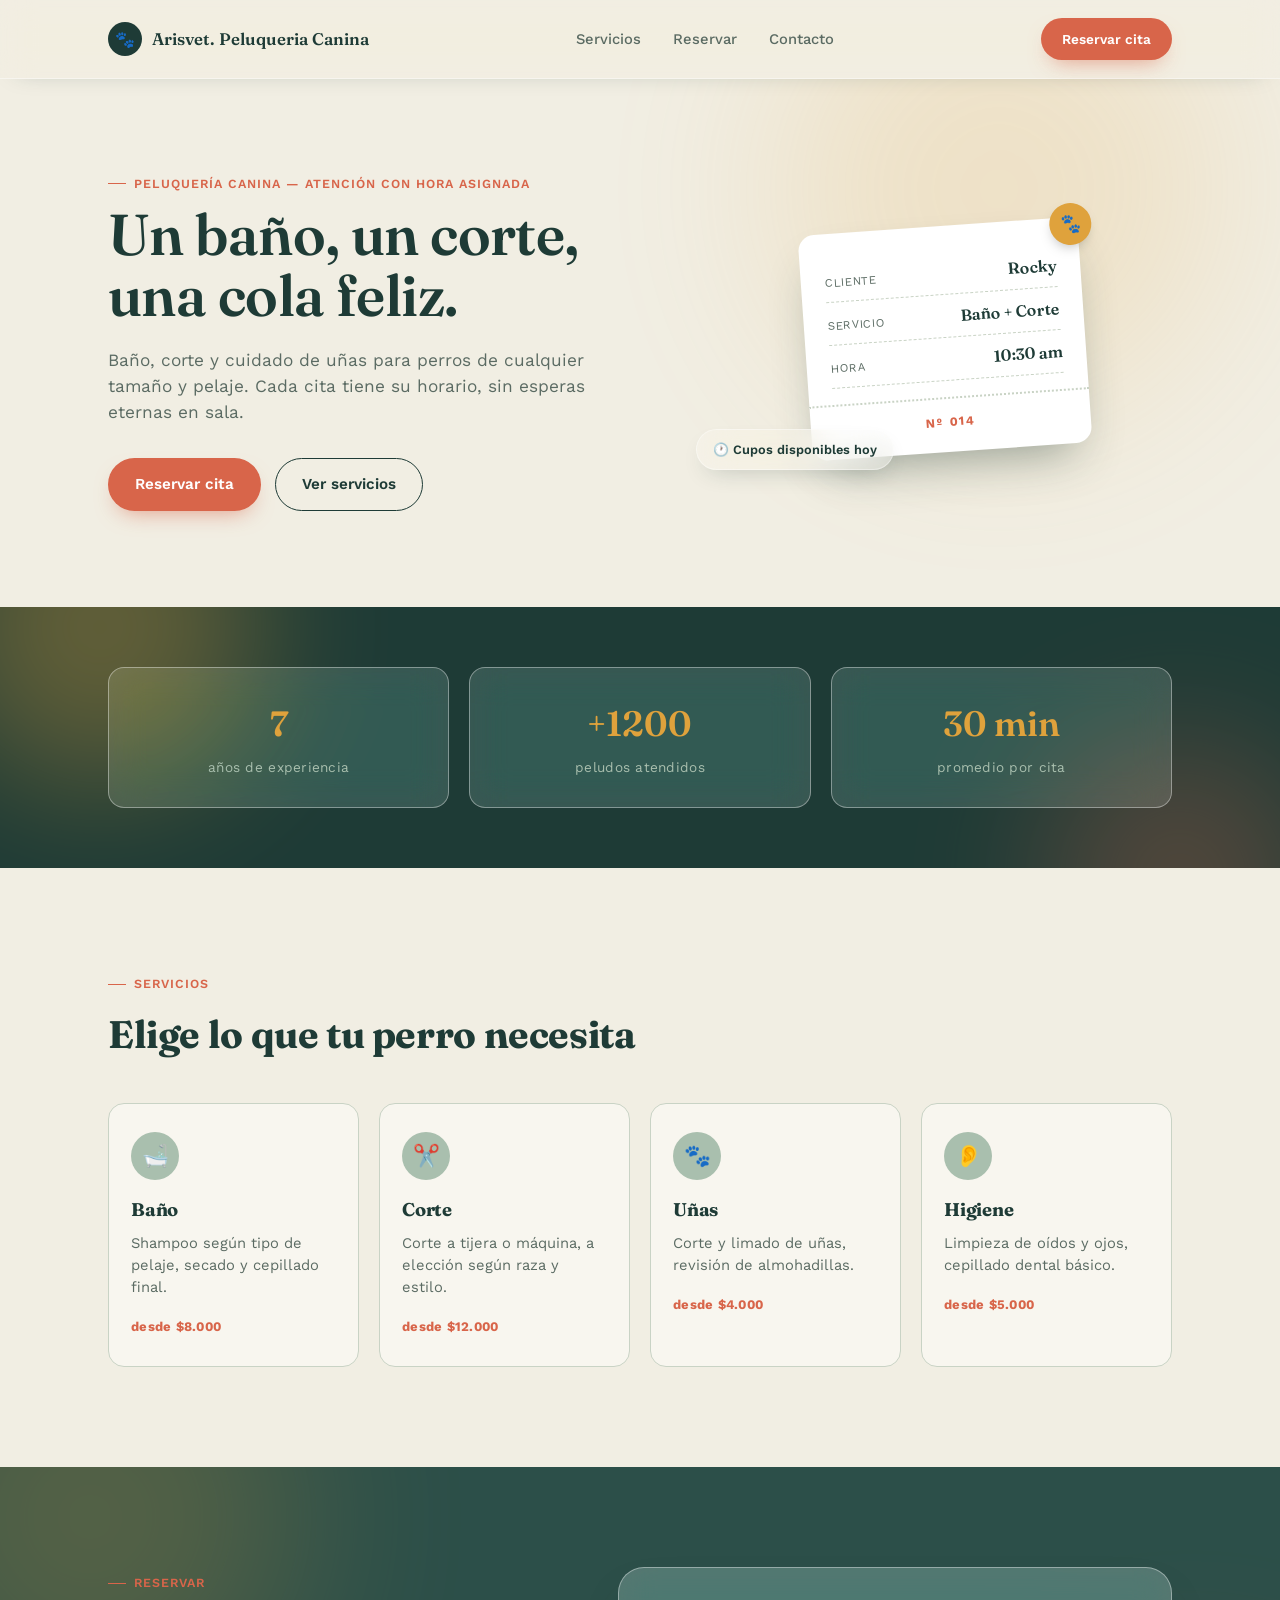
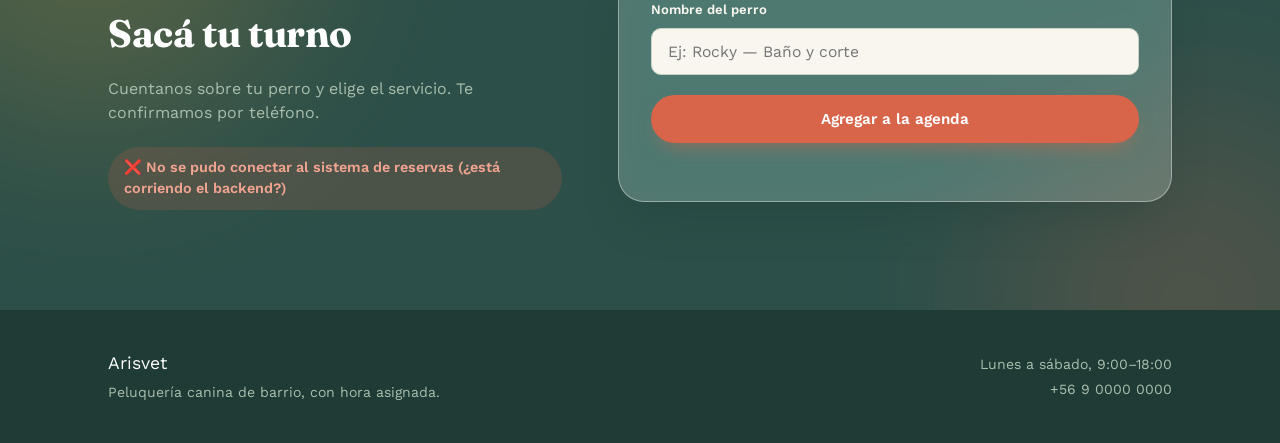
==== frontend/index.html @ 6b0df42b "Rediseño visual con glassmorphism" ====
<!DOCTYPE html>
<html lang="es">
<head>
  <meta charset="UTF-8" />
  <meta name="viewport" content="width=device-width, initial-scale=1.0" />
  <title>Arisvet — Peluquería Canina</title>
  <link rel="preconnect" href="https://fonts.googleapis.com">
  <link rel="preconnect" href="https://fonts.gstatic.com" crossorigin>
  <link href="https://fonts.googleapis.com/css2?family=Fraunces:opsz,wght@9..144,500;9..144,600;9..144,700&family=Work+Sans:wght@400;500;600&display=swap" rel="stylesheet">
  <link rel="stylesheet" href="style.css" />
</head>
<body>

  <header class="site-header">
    <div class="wrap header-inner">
      <a href="#" class="logo">
        <span class="logo-mark">🐾</span>
        <span class="logo-text">Arisvet. Peluqueria Canina</span>
      </a>
      <nav class="nav">
        <a href="#servicios">Servicios</a>
        <a href="#reservar">Reservar</a>
        <a href="#contacto">Contacto</a>
      </nav>
      <a href="#reservar" class="btn btn-primary btn-small">Reservar cita</a>
    </div>
  </header>

  <main>
    <!-- HERO -->
    <section class="hero">
      <div class="wrap hero-inner">
        <div class="hero-copy">
          <p class="eyebrow">Peluquería canina — atención con hora asignada</p>
          <h1>Un baño, un corte,<br>una cola feliz.</h1>
          <p class="hero-lead">
            Baño, corte y cuidado de uñas para perros de cualquier tamaño y pelaje.
            Cada cita tiene su horario, sin esperas eternas en sala.
          </p>
          <div class="hero-actions">
            <a href="#reservar" class="btn btn-primary">Reservar cita</a>
            <a href="#servicios" class="btn btn-ghost">Ver servicios</a>
          </div>
        </div>

        <div class="hero-ticket" aria-hidden="true">
          <div class="ticket">
            <div class="ticket-row">
              <span class="ticket-label">Cliente</span>
              <span class="ticket-value">Rocky</span>
            </div>
            <div class="ticket-row">
              <span class="ticket-label">Servicio</span>
              <span class="ticket-value">Baño + Corte</span>
            </div>
            <div class="ticket-row">
              <span class="ticket-label">Hora</span>
              <span class="ticket-value">10:30 am</span>
            </div>
            <div class="ticket-perf"></div>
            <div class="ticket-stub">Nº 014</div>
          </div>
          <span class="glass-badge">🕐 Cupos disponibles hoy</span>
        </div>
      </div>
    </section>

    <!-- STATS -->
    <section class="stats">
      <div class="wrap stats-grid">
        <div class="stat">
          <span class="stat-num">7</span>
          <span class="stat-label">años de experiencia</span>
        </div>
        <div class="stat">
          <span class="stat-num">+1200</span>
          <span class="stat-label">peludos atendidos</span>
        </div>
        <div class="stat">
          <span class="stat-num">30 min</span>
          <span class="stat-label">promedio por cita</span>
        </div>
      </div>
    </section>

    <!-- SERVICIOS -->
    <section id="servicios" class="servicios">
      <div class="wrap">
        <p class="eyebrow">Servicios</p>
        <h2>Elige lo que tu perro necesita</h2>

        <div class="servicios-grid">
          <article class="servicio-card">
            <span class="servicio-icon">🛁</span>
            <h3>Baño</h3>
            <p>Shampoo según tipo de pelaje, secado y cepillado final.</p>
            <span class="servicio-precio">desde $8.000</span>
          </article>

          <article class="servicio-card">
            <span class="servicio-icon">✂️</span>
            <h3>Corte</h3>
            <p>Corte a tijera o máquina, a elección según raza y estilo.</p>
            <span class="servicio-precio">desde $12.000</span>
          </article>

          <article class="servicio-card">
            <span class="servicio-icon">🐾</span>
            <h3>Uñas</h3>
            <p>Corte y limado de uñas, revisión de almohadillas.</p>
            <span class="servicio-precio">desde $4.000</span>
          </article>

          <article class="servicio-card">
            <span class="servicio-icon">👂</span>
            <h3>Higiene</h3>
            <p>Limpieza de oídos y ojos, cepillado dental básico.</p>
            <span class="servicio-precio">desde $5.000</span>
          </article>
        </div>
      </div>
    </section>

    <!-- RESERVAR -->
    <section id="reservar" class="reservar">
      <div class="wrap reservar-inner">
        <div class="reservar-copy">
          <p class="eyebrow">Reservar</p>
          <h2>Sacá tu turno</h2>
          <p>Cuentanos sobre tu perro y elige el servicio. Te confirmamos por teléfono.</p>
          <p id="estado" class="estado">Verificando conexión con el sistema de reservas...</p>
        </div>

        <div class="reservar-form-card">
          <form id="form-tarea">
            <label>
              Nombre del perro
              <input type="text" id="input-titulo" placeholder="Ej: Rocky — Baño y corte" required />
            </label>
            <button type="submit" class="btn btn-primary">Agregar a la agenda</button>
          </form>

          <ul id="lista-tareas" class="citas-lista"></ul>
        </div>
      </div>
    </section>
  </main>

  <footer id="contacto" class="site-footer">
    <div class="wrap footer-inner">
      <div>
        <span class="logo-text footer-logo">Arisvet</span>
        <p>Peluquería canina de barrio, con hora asignada.</p>
      </div>
      <div class="footer-info">
        <p>Lunes a sábado, 9:00–18:00</p>
        <p>+56 9 0000 0000</p>
      </div>
    </div>
  </footer>

  <script src="script.js"></script>
</body>
</html>
---- frontend/style.css ----
/* =========================================================
   Arisvet — Peluquería Canina
   Sistema de diseño: "el comprobante"
   ========================================================= */

:root {
  --paper: #F1EEE3;
  --paper-soft: #F8F6EF;
  --pine: #1E3B36;
  --pine-soft: #2C4F49;
  --marigold: #DFA23C;
  --coral: #D8654A;
  --sage: #A9BFAE;
  --sage-line: #C9D3C5;
  --ink: #22302B;
  --ink-soft: #5B6B63;
  --white: #FFFFFF;

  --font-display: "Fraunces", serif;
  --font-body: "Work Sans", sans-serif;

  --radius-sm: 10px;
  --radius-md: 16px;
  --radius-lg: 26px;

  --shadow-card: 0 12px 30px -14px rgba(30, 59, 54, 0.28);
  --shadow-ticket: 0 24px 48px -18px rgba(30, 59, 54, 0.45);

  --glass-bg: rgba(255, 255, 255, 0.14);
  --glass-bg-strong: rgba(255, 255, 255, 0.22);
  --glass-border: rgba(255, 255, 255, 0.38);
  --glass-blur: 18px;
}

* { box-sizing: border-box; }

html {
  scroll-behavior: smooth;
}

@media (prefers-reduced-motion: reduce) {
  html { scroll-behavior: auto; }
  *, *::before, *::after {
    animation-duration: 0.01ms !important;
    animation-iteration-count: 1 !important;
    transition-duration: 0.01ms !important;
    scroll-behavior: auto !important;
  }
}

body {
  margin: 0;
  font-family: var(--font-body);
  background: var(--paper);
  color: var(--ink);
  line-height: 1.5;
  -webkit-font-smoothing: antialiased;
}

.wrap {
  width: 100%;
  max-width: 1120px;
  margin: 0 auto;
  padding: 0 28px;
}

h1, h2, h3 {
  font-family: var(--font-display);
  color: var(--pine);
  margin: 0;
  letter-spacing: -0.01em;
}

p { margin: 0; }

a { color: inherit; text-decoration: none; }

.eyebrow {
  display: inline-flex;
  align-items: center;
  gap: 8px;
  font-family: var(--font-body);
  font-size: 0.78rem;
  font-weight: 600;
  letter-spacing: 0.08em;
  text-transform: uppercase;
  color: var(--coral);
  margin: 0 0 12px;
}

.eyebrow::before {
  content: "";
  width: 18px;
  height: 1px;
  background: var(--coral);
  display: inline-block;
}

/* -------------------- Buttons -------------------- */

.btn {
  display: inline-flex;
  align-items: center;
  justify-content: center;
  gap: 8px;
  font-family: var(--font-body);
  font-weight: 600;
  font-size: 0.95rem;
  padding: 14px 26px;
  border-radius: 999px;
  border: 1.5px solid transparent;
  cursor: pointer;
  transition: transform 0.18s ease, box-shadow 0.18s ease, background 0.18s ease, color 0.18s ease;
}

.btn-primary {
  background: var(--coral);
  color: var(--white);
  box-shadow: 0 10px 22px -10px rgba(216, 101, 74, 0.65);
}

.btn-primary:hover {
  transform: translateY(-2px);
  box-shadow: 0 14px 26px -10px rgba(216, 101, 74, 0.75);
}

.btn-ghost {
  background: transparent;
  color: var(--pine);
  border-color: var(--pine);
}

.btn-ghost:hover {
  background: var(--pine);
  color: var(--white);
}

.btn-small {
  padding: 10px 20px;
  font-size: 0.85rem;
}

.btn:focus-visible {
  outline: 3px solid var(--marigold);
  outline-offset: 2px;
}

/* -------------------- Header -------------------- */

.site-header {
  position: sticky;
  top: 0;
  z-index: 50;
  background: rgba(241, 238, 227, 0.58);
  backdrop-filter: blur(16px) saturate(160%);
  -webkit-backdrop-filter: blur(16px) saturate(160%);
  border-bottom: 1px solid rgba(255, 255, 255, 0.45);
  box-shadow: 0 8px 24px -18px rgba(30, 59, 54, 0.35);
}

.header-inner {
  display: flex;
  align-items: center;
  justify-content: space-between;
  gap: 24px;
  padding: 18px 28px;
}

.logo {
  display: flex;
  align-items: center;
  gap: 10px;
  font-family: var(--font-display);
  font-weight: 600;
  font-size: 1.05rem;
  color: var(--pine);
}

.logo-mark {
  display: inline-flex;
  align-items: center;
  justify-content: center;
  width: 34px;
  height: 34px;
  border-radius: 50%;
  background: var(--pine);
  font-size: 1rem;
}

.nav {
  display: flex;
  gap: 32px;
  font-size: 0.92rem;
  font-weight: 500;
  color: var(--ink-soft);
}

.nav a {
  position: relative;
  padding: 4px 0;
  transition: color 0.15s ease;
}

.nav a:hover { color: var(--coral); }

.nav a::after {
  content: "";
  position: absolute;
  left: 0;
  bottom: -2px;
  width: 0;
  height: 2px;
  background: var(--coral);
  transition: width 0.2s ease;
}

.nav a:hover::after { width: 100%; }

@media (max-width: 760px) {
  .nav { display: none; }
}

/* -------------------- Hero -------------------- */

.hero {
  position: relative;
  padding: 88px 0 96px;
  overflow: hidden;
}

.hero::before {
  content: "";
  position: absolute;
  width: 460px;
  height: 460px;
  border-radius: 50%;
  background: var(--marigold);
  opacity: 0.16;
  filter: blur(90px);
  top: -120px;
  right: 4%;
  z-index: 0;
  pointer-events: none;
}

.hero-inner {
  position: relative;
  z-index: 1;
}

.hero-inner {
  display: grid;
  grid-template-columns: 1.1fr 0.9fr;
  align-items: center;
  gap: 56px;
}

.hero-copy h1 {
  font-size: clamp(2.4rem, 4.6vw, 3.6rem);
  line-height: 1.05;
  font-weight: 600;
}

.hero-lead {
  display: block;
  margin: 22px 0 32px;
  font-size: 1.08rem;
  color: var(--ink-soft);
  max-width: 46ch;
}

.hero-actions {
  display: flex;
  gap: 14px;
  flex-wrap: wrap;
}

/* the signature: a claim-check ticket */

.hero-ticket {
  position: relative;
  display: flex;
  justify-content: center;
}

.ticket {
  position: relative;
  width: 280px;
  background: var(--white);
  border-radius: var(--radius-md);
  padding: 26px 24px 20px;
  box-shadow: var(--shadow-ticket);
  transform: rotate(-4deg);
  transition: transform 0.35s ease;
  font-family: var(--font-body);
}

.hero-ticket:hover .ticket {
  transform: rotate(-1deg) translateY(-4px);
}

.ticket::before {
  content: "🐾";
  position: absolute;
  top: -14px;
  right: -14px;
  width: 42px;
  height: 42px;
  border-radius: 50%;
  background: var(--marigold);
  display: flex;
  align-items: center;
  justify-content: center;
  font-size: 1.1rem;
  box-shadow: 0 6px 14px -6px rgba(0,0,0,0.35);
  transform: rotate(12deg);
}

.ticket-row {
  display: flex;
  justify-content: space-between;
  align-items: baseline;
  padding: 9px 0;
  border-bottom: 1px dashed var(--sage-line);
}

.ticket-row:last-of-type { border-bottom: none; }

.ticket-label {
  font-size: 0.72rem;
  text-transform: uppercase;
  letter-spacing: 0.06em;
  color: var(--ink-soft);
}

.ticket-value {
  font-family: var(--font-display);
  font-weight: 600;
  color: var(--pine);
  font-size: 1rem;
}

.ticket-perf {
  height: 0;
  border-bottom: 2px dotted var(--sage-line);
  margin: 16px -24px 14px;
}

.ticket-stub {
  text-align: center;
  font-size: 0.78rem;
  letter-spacing: 0.14em;
  color: var(--coral);
  font-weight: 700;
}

.glass-badge {
  position: absolute;
  bottom: -18px;
  left: -22px;
  display: inline-flex;
  align-items: center;
  gap: 8px;
  padding: 10px 16px;
  border-radius: 999px;
  background: var(--glass-bg-strong);
  border: 1px solid var(--glass-border);
  backdrop-filter: blur(var(--glass-blur)) saturate(160%);
  -webkit-backdrop-filter: blur(var(--glass-blur)) saturate(160%);
  box-shadow: 0 10px 24px -12px rgba(30, 59, 54, 0.3);
  font-size: 0.8rem;
  font-weight: 600;
  color: var(--pine);
}

@media (max-width: 860px) {
  .hero-inner { grid-template-columns: 1fr; }
  .hero-ticket { margin-top: 12px; }
  .glass-badge { left: 12px; }
}

/* -------------------- Stats band -------------------- */

.stats {
  position: relative;
  background: var(--pine);
  padding: 60px 0;
  overflow: hidden;
}

.stats::before,
.stats::after {
  content: "";
  position: absolute;
  border-radius: 50%;
  filter: blur(70px);
  z-index: 0;
  pointer-events: none;
}

.stats::before {
  width: 320px;
  height: 320px;
  background: var(--marigold);
  opacity: 0.35;
  top: -140px;
  left: -60px;
}

.stats::after {
  width: 280px;
  height: 280px;
  background: var(--coral);
  opacity: 0.28;
  bottom: -150px;
  right: -40px;
}

.stats-grid {
  position: relative;
  z-index: 1;
  display: grid;
  grid-template-columns: repeat(3, 1fr);
  gap: 20px;
  text-align: center;
}

.stat {
  background: var(--glass-bg);
  border: 1px solid var(--glass-border);
  border-radius: var(--radius-md);
  padding: 30px 20px;
  backdrop-filter: blur(var(--glass-blur)) saturate(160%);
  -webkit-backdrop-filter: blur(var(--glass-blur)) saturate(160%);
  transition: transform 0.2s ease, background 0.2s ease;
}

.stat:hover {
  transform: translateY(-4px);
  background: var(--glass-bg-strong);
}

.stat-num {
  display: block;
  font-family: var(--font-display);
  font-size: 2.2rem;
  font-weight: 600;
  color: var(--marigold);
}

.stat-label {
  display: block;
  margin-top: 6px;
  font-size: 0.85rem;
  color: var(--sage);
  letter-spacing: 0.02em;
}

@media (max-width: 640px) {
  .stats-grid { grid-template-columns: 1fr; gap: 28px; }
}

/* -------------------- Servicios -------------------- */

.servicios {
  padding: 100px 0;
}

.servicios h2 {
  font-size: clamp(1.9rem, 3vw, 2.5rem);
  margin-bottom: 40px;
  max-width: 20ch;
}

.servicios-grid {
  display: grid;
  grid-template-columns: repeat(4, 1fr);
  gap: 20px;
}

.servicio-card {
  background: var(--paper-soft);
  border: 1px solid var(--sage-line);
  border-radius: var(--radius-md);
  padding: 28px 22px;
  transition: transform 0.2s ease, box-shadow 0.2s ease, border-color 0.2s ease;
}

.servicio-card:hover {
  transform: translateY(-6px);
  box-shadow: var(--shadow-card);
  border-color: var(--marigold);
}

.servicio-icon {
  display: inline-flex;
  align-items: center;
  justify-content: center;
  width: 48px;
  height: 48px;
  border-radius: 50%;
  background: var(--sage);
  font-size: 1.35rem;
  margin-bottom: 16px;
}

.servicio-card h3 {
  font-size: 1.15rem;
  margin-bottom: 8px;
}

.servicio-card p {
  color: var(--ink-soft);
  font-size: 0.92rem;
  margin-bottom: 16px;
}

.servicio-precio {
  display: inline-block;
  font-size: 0.82rem;
  font-weight: 700;
  color: var(--coral);
  letter-spacing: 0.02em;
}

@media (max-width: 900px) {
  .servicios-grid { grid-template-columns: repeat(2, 1fr); }
}

@media (max-width: 560px) {
  .servicios-grid { grid-template-columns: 1fr; }
}

/* -------------------- Reservar -------------------- */

.reservar {
  position: relative;
  background: var(--pine-soft);
  padding: 100px 0;
  color: var(--paper-soft);
  overflow: hidden;
}

.reservar::before,
.reservar::after {
  content: "";
  position: absolute;
  border-radius: 50%;
  filter: blur(90px);
  z-index: 0;
  pointer-events: none;
}

.reservar::before {
  width: 420px;
  height: 420px;
  background: var(--marigold);
  opacity: 0.22;
  top: -160px;
  left: -120px;
}

.reservar::after {
  width: 380px;
  height: 380px;
  background: var(--coral);
  opacity: 0.2;
  bottom: -180px;
  right: -100px;
}

.reservar-inner {
  position: relative;
  z-index: 1;
  display: grid;
  grid-template-columns: 0.9fr 1.1fr;
  gap: 56px;
  align-items: start;
}

.reservar h2 {
  color: var(--white);
  font-size: clamp(1.9rem, 3vw, 2.5rem);
  margin-bottom: 14px;
}

.reservar-copy p:not(.eyebrow):not(.estado) {
  color: var(--sage);
  max-width: 40ch;
  margin-bottom: 22px;
}

.estado {
  display: inline-flex;
  align-items: center;
  gap: 8px;
  font-size: 0.9rem;
  font-weight: 600;
  padding: 10px 16px;
  border-radius: 999px;
  background: rgba(255, 255, 255, 0.08);
  color: var(--sage);
}

.estado.ok {
  background: rgba(223, 162, 60, 0.16);
  color: var(--marigold);
}

.estado.error {
  background: rgba(216, 101, 74, 0.18);
  color: #F0A38F;
}

.reservar-form-card {
  background: var(--glass-bg-strong);
  border: 1px solid var(--glass-border);
  border-radius: var(--radius-lg);
  padding: 32px;
  box-shadow: var(--shadow-ticket);
  color: var(--white);
  backdrop-filter: blur(var(--glass-blur)) saturate(160%);
  -webkit-backdrop-filter: blur(var(--glass-blur)) saturate(160%);
}

@supports not ((backdrop-filter: blur(1px)) or (-webkit-backdrop-filter: blur(1px))) {
  .reservar-form-card {
    background: var(--pine-soft);
  }
}

#form-tarea label {
  display: block;
  font-size: 0.82rem;
  font-weight: 600;
  color: var(--paper-soft);
  margin-bottom: 20px;
}

#form-tarea input {
  display: block;
  width: 100%;
  margin-top: 8px;
  padding: 13px 16px;
  font-family: var(--font-body);
  font-size: 0.98rem;
  border: 1.5px solid var(--sage-line);
  border-radius: var(--radius-sm);
  background: var(--paper-soft);
  color: var(--ink);
  transition: border-color 0.15s ease, box-shadow 0.15s ease;
}

#form-tarea input:focus {
  outline: none;
  border-color: var(--marigold);
  box-shadow: 0 0 0 4px rgba(223, 162, 60, 0.18);
}

#form-tarea .btn {
  width: 100%;
}

.citas-lista {
  list-style: none;
  margin: 26px 0 0;
  padding: 0;
  display: flex;
  flex-direction: column;
  gap: 10px;
}

.citas-lista li {
  display: flex;
  align-items: center;
  justify-content: space-between;
  gap: 12px;
  padding: 12px 16px;
  background: var(--paper-soft);
  border: 1px dashed var(--sage-line);
  border-radius: var(--radius-sm);
  font-size: 0.92rem;
}

.citas-lista button {
  border: none;
  background: transparent;
  color: var(--coral);
  font-weight: 600;
  font-size: 0.82rem;
  cursor: pointer;
  padding: 6px 10px;
  border-radius: 999px;
  transition: background 0.15s ease;
}

.citas-lista button:hover {
  background: rgba(216, 101, 74, 0.12);
}

@media (max-width: 860px) {
  .reservar-inner { grid-template-columns: 1fr; }
}

/* -------------------- Footer -------------------- */

.site-footer {
  background: var(--pine);
  color: var(--sage);
  padding: 40px 0;
}

.footer-inner {
  display: flex;
  justify-content: space-between;
  align-items: flex-start;
  gap: 24px;
  flex-wrap: wrap;
}

.footer-logo {
  color: var(--white);
  font-size: 1.1rem;
  display: block;
  margin-bottom: 6px;
}

.footer-inner p { margin-top: 4px; font-size: 0.88rem; }

.footer-info { text-align: right; }

@media (max-width: 560px) {
  .footer-info { text-align: left; }
}
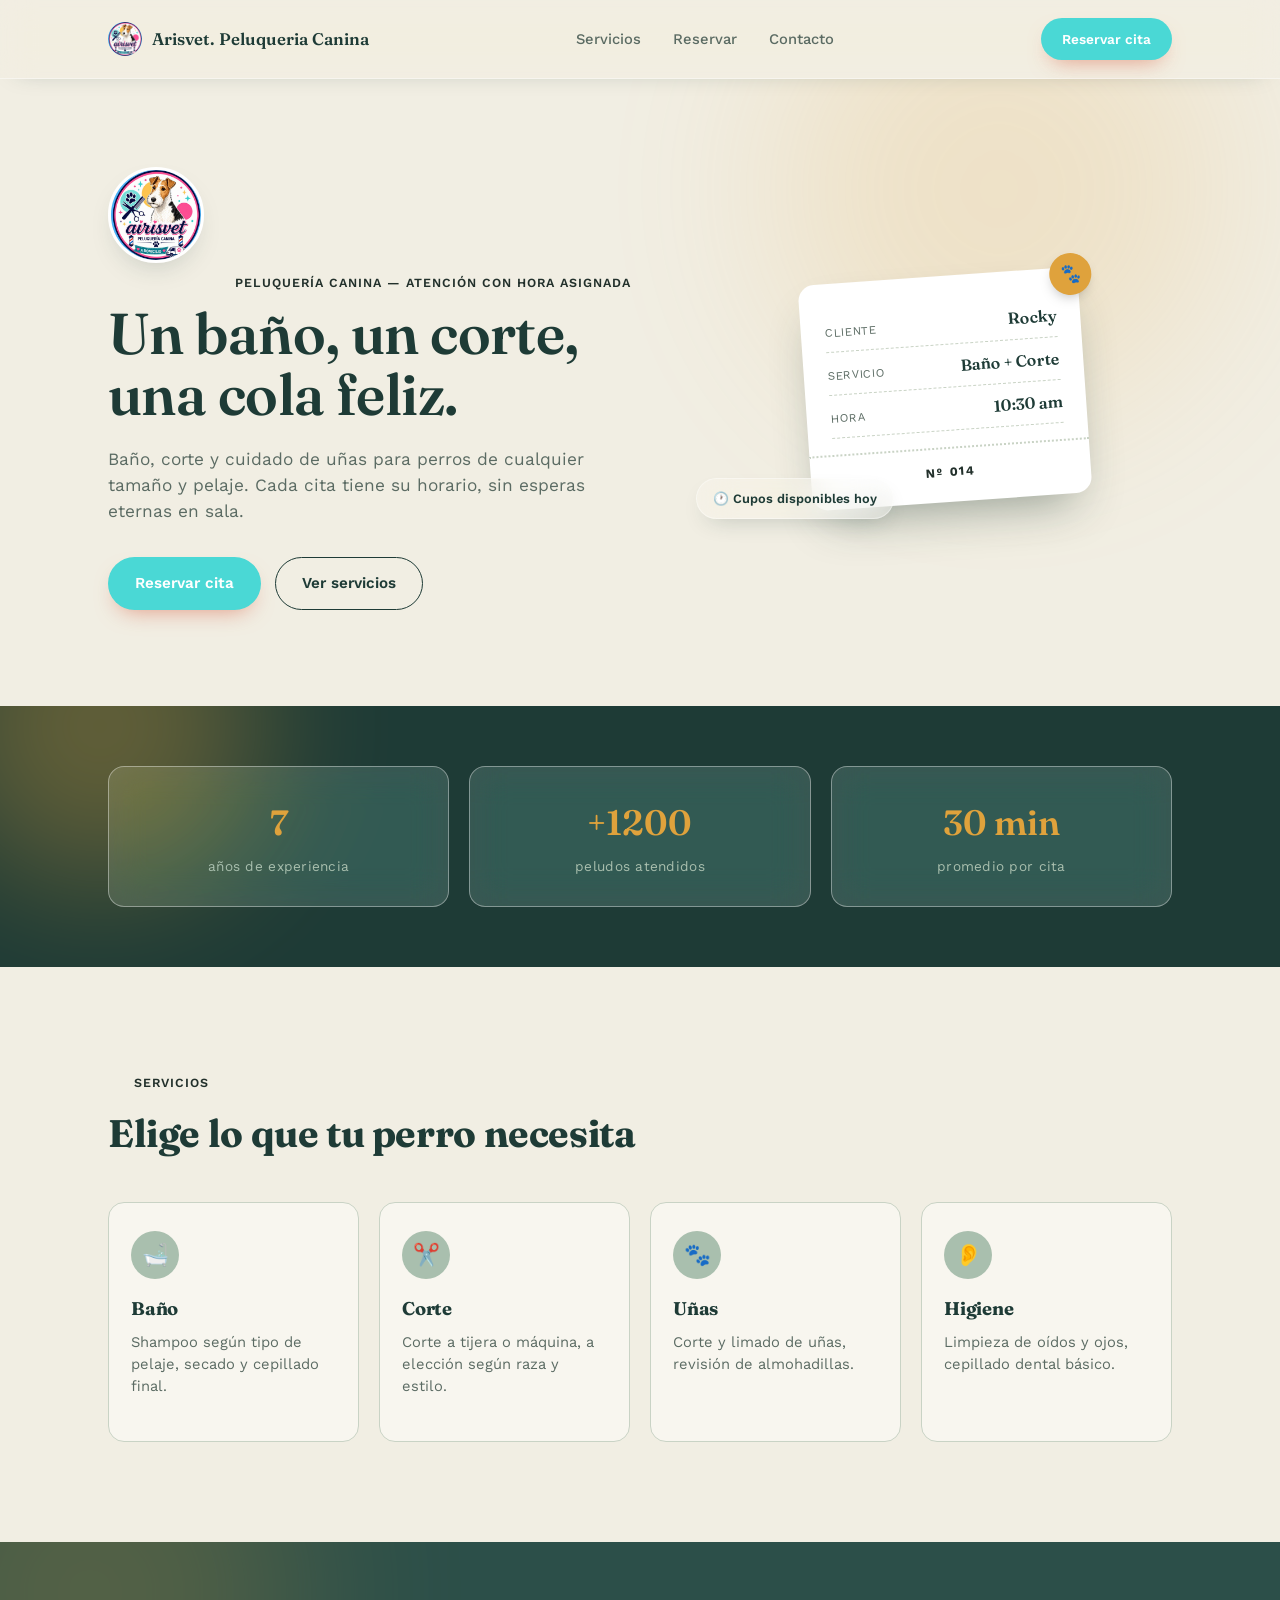
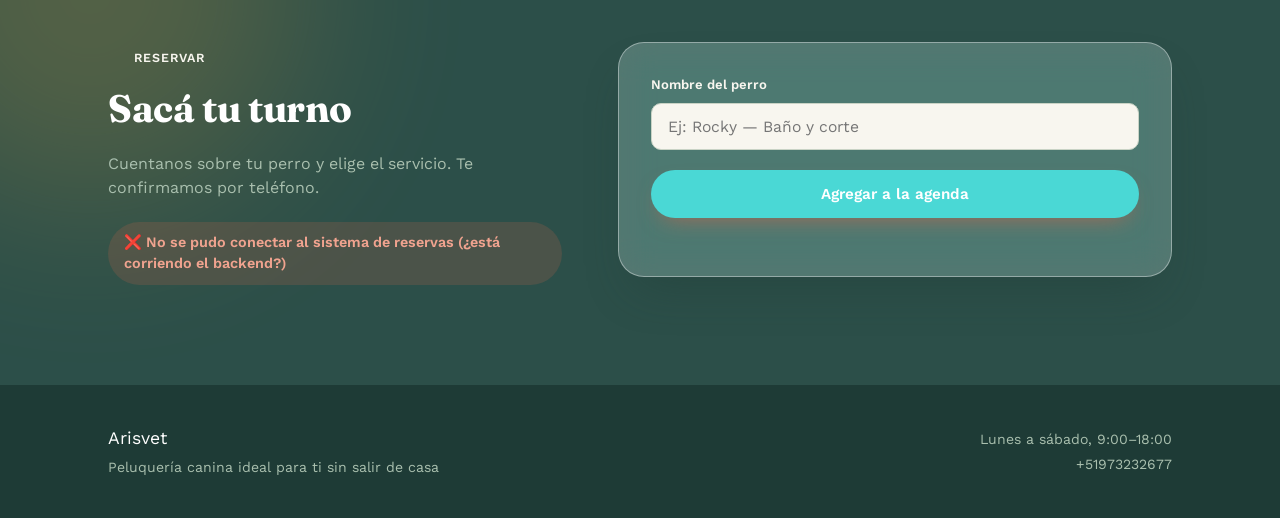
==== commit 3ac4b1c3: "logo" ====
--- a/frontend/index.html
+++ b/frontend/index.html
@@ -14,7 +14,7 @@
   <header class="site-header">
     <div class="wrap header-inner">
       <a href="#" class="logo">
-        <span class="logo-mark">🐾</span>
+        <img src="img/logo-arisvet.jpg.jpg" alt="Arisvet" class="logo-mark-img">
         <span class="logo-text">Arisvet. Peluqueria Canina</span>
       </a>
       <nav class="nav">
@@ -31,6 +31,7 @@
     <section class="hero">
       <div class="wrap hero-inner">
         <div class="hero-copy">
+          <img src="img/logo-arisvet.jpg.jpg" alt="Arisvet Peluquería Canina" class="hero-logo">
           <p class="eyebrow">Peluquería canina — atención con hora asignada</p>
           <h1>Un baño, un corte,<br>una cola feliz.</h1>
           <p class="hero-lead">
@@ -94,28 +95,28 @@
             <span class="servicio-icon">🛁</span>
             <h3>Baño</h3>
             <p>Shampoo según tipo de pelaje, secado y cepillado final.</p>
-            <span class="servicio-precio">desde $8.000</span>
+            
           </article>
 
           <article class="servicio-card">
             <span class="servicio-icon">✂️</span>
             <h3>Corte</h3>
             <p>Corte a tijera o máquina, a elección según raza y estilo.</p>
-            <span class="servicio-precio">desde $12.000</span>
+           
           </article>
 
           <article class="servicio-card">
             <span class="servicio-icon">🐾</span>
             <h3>Uñas</h3>
             <p>Corte y limado de uñas, revisión de almohadillas.</p>
-            <span class="servicio-precio">desde $4.000</span>
+            
           </article>
 
           <article class="servicio-card">
             <span class="servicio-icon">👂</span>
             <h3>Higiene</h3>
             <p>Limpieza de oídos y ojos, cepillado dental básico.</p>
-            <span class="servicio-precio">desde $5.000</span>
+           
           </article>
         </div>
       </div>
@@ -150,11 +151,11 @@
     <div class="wrap footer-inner">
       <div>
         <span class="logo-text footer-logo">Arisvet</span>
-        <p>Peluquería canina de barrio, con hora asignada.</p>
+        <p>Peluquería canina ideal para ti sin salir de casa </p>
       </div>
       <div class="footer-info">
         <p>Lunes a sábado, 9:00–18:00</p>
-        <p>+56 9 0000 0000</p>
+        <p>+51973232677</p>
       </div>
     </div>
   </footer>
--- a/frontend/style.css
+++ b/frontend/style.css
@@ -9,7 +9,7 @@
   --pine: #1E3B36;
   --pine-soft: #2C4F49;
   --marigold: #DFA23C;
-  --coral: #D8654A;
+  --hex: #4ad8d5;
   --sage: #A9BFAE;
   --sage-line: #C9D3C5;
   --ink: #22302B;
@@ -114,7 +114,7 @@
 }
 
 .btn-primary {
-  background: var(--coral);
+  background: var(--hex);
   color: var(--white);
   box-shadow: 0 10px 22px -10px rgba(216, 101, 74, 0.65);
 }
@@ -676,7 +676,7 @@
   justify-content: space-between;
   gap: 12px;
   padding: 12px 16px;
-  background: var(--paper-soft);
+  background: var(--hex);
   border: 1px dashed var(--sage-line);
   border-radius: var(--radius-sm);
   font-size: 0.92rem;
@@ -731,4 +731,29 @@
 
 @media (max-width: 560px) {
   .footer-info { text-align: left; }
+}
+/* -------------------- Logo (navbar + hero) -------------------- */
+
+.logo-mark-img {
+  width: 34px;
+  height: 34px;
+  object-fit: cover;
+  border-radius: 50%;
+}
+
+.hero-logo {
+  width: 96px;
+  height: 96px;
+  object-fit: cover;
+  border-radius: 50%;
+  border: 3px solid var(--white);
+  box-shadow: var(--shadow-card);
+  margin-bottom: 20px;
+}
+
+@media (max-width: 860px) {
+  .hero-logo {
+    width: 76px;
+    height: 76px;
+  }
 }
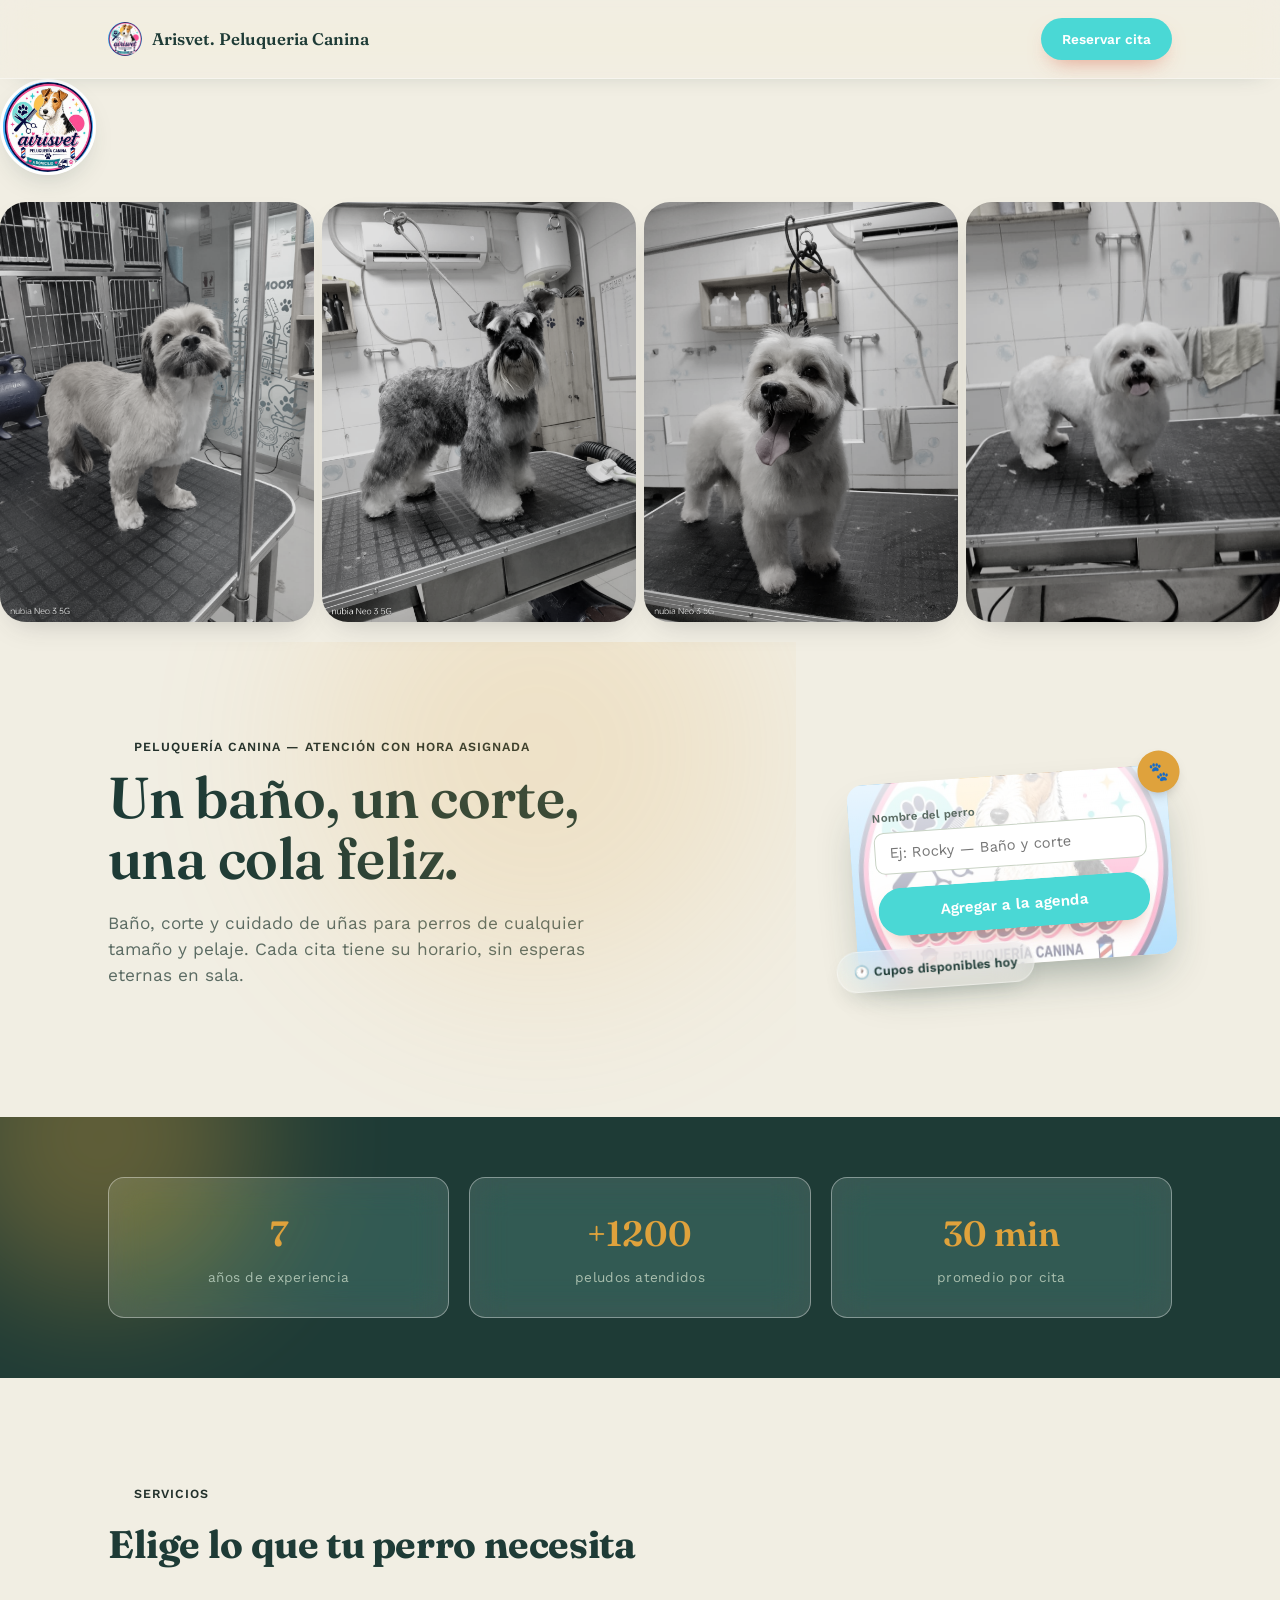
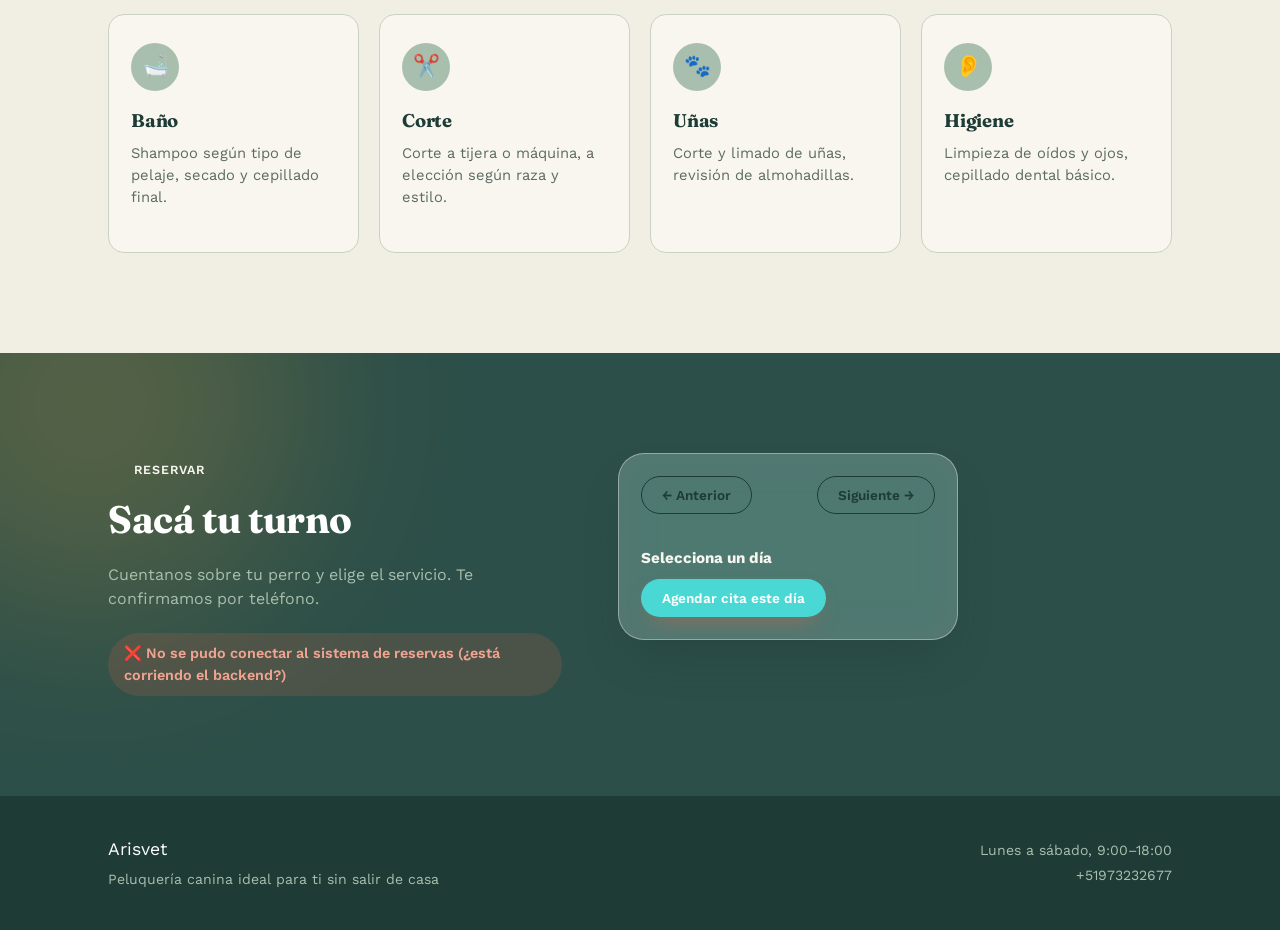
==== commit 1422758e: "arregle las imagenes" ====
--- a/frontend/index.html
+++ b/frontend/index.html
@@ -1,14 +1,18 @@
 <!DOCTYPE html>
 <html lang="es">
+
 <head>
   <meta charset="UTF-8" />
   <meta name="viewport" content="width=device-width, initial-scale=1.0" />
   <title>Arisvet — Peluquería Canina</title>
   <link rel="preconnect" href="https://fonts.googleapis.com">
   <link rel="preconnect" href="https://fonts.gstatic.com" crossorigin>
-  <link href="https://fonts.googleapis.com/css2?family=Fraunces:opsz,wght@9..144,500;9..144,600;9..144,700&family=Work+Sans:wght@400;500;600&display=swap" rel="stylesheet">
+  <link
+    href="https://fonts.googleapis.com/css2?family=Fraunces:opsz,wght@9..144,500;9..144,600;9..144,700&family=Work+Sans:wght@400;500;600&display=swap"
+    rel="stylesheet">
   <link rel="stylesheet" href="style.css" />
 </head>
+
 <body>
 
   <header class="site-header">
@@ -17,51 +21,53 @@
         <img src="img/logo-arisvet.jpg.jpg" alt="Arisvet" class="logo-mark-img">
         <span class="logo-text">Arisvet. Peluqueria Canina</span>
       </a>
-      <nav class="nav">
-        <a href="#servicios">Servicios</a>
-        <a href="#reservar">Reservar</a>
-        <a href="#contacto">Contacto</a>
-      </nav>
+
       <a href="#reservar" class="btn btn-primary btn-small">Reservar cita</a>
     </div>
   </header>
 
   <main>
+
+    <img src="img/logo-arisvet.jpg.jpg" alt="Arisvet Peluquería Canina" class="hero-logo">
+    <div class="hero-mini-galeria" aria-label="A">
+      <div class="mini-card gc1"></div>
+      <div class="mini-card gc2"></div>
+      <div class="mini-card gc3"></div>
+      <div class="mini-card gc4"></div>
+    </div>
+
     <!-- HERO -->
-    <section class="hero">
-      <div class="wrap hero-inner">
-        <div class="hero-copy">
-          <img src="img/logo-arisvet.jpg.jpg" alt="Arisvet Peluquería Canina" class="hero-logo">
+    <div class="wrap hero-inner">
+      <div class="hero-copy">
+        <div class="hero-logo-row"></div>
+        <section class="hero">
+
           <p class="eyebrow">Peluquería canina — atención con hora asignada</p>
           <h1>Un baño, un corte,<br>una cola feliz.</h1>
           <p class="hero-lead">
             Baño, corte y cuidado de uñas para perros de cualquier tamaño y pelaje.
             Cada cita tiene su horario, sin esperas eternas en sala.
           </p>
-          <div class="hero-actions">
-            <a href="#reservar" class="btn btn-primary">Reservar cita</a>
-            <a href="#servicios" class="btn btn-ghost">Ver servicios</a>
+          <div class="hero-actions"></div>
+        </div>
+
+        <div class="hero-ticket" aria-hidden="true">
+          <div class="hero-ticket">
+            <div class="ticket">
+              <span class="glass-badge">🕐 Cupos disponibles hoy</span>
+              <div class="ticket-row">
+                <form id="form-tarea">
+                  <label>
+                    Nombre del perro
+                    <input type="text" id="input-titulo" placeholder="Ej: Rocky — Baño y corte" required />
+                  </label>
+                  <button type="submit" class="btn btn-primary">Agregar a la agenda</button>
+                </form>
+                <ul id="lista-tareas" class="citas-lista"></ul>
+              </div>
+            </div>
           </div>
-        </div>
-
-        <div class="hero-ticket" aria-hidden="true">
-          <div class="ticket">
-            <div class="ticket-row">
-              <span class="ticket-label">Cliente</span>
-              <span class="ticket-value">Rocky</span>
-            </div>
-            <div class="ticket-row">
-              <span class="ticket-label">Servicio</span>
-              <span class="ticket-value">Baño + Corte</span>
-            </div>
-            <div class="ticket-row">
-              <span class="ticket-label">Hora</span>
-              <span class="ticket-value">10:30 am</span>
-            </div>
-            <div class="ticket-perf"></div>
-            <div class="ticket-stub">Nº 014</div>
-          </div>
-          <span class="glass-badge">🕐 Cupos disponibles hoy</span>
+
         </div>
       </div>
     </section>
@@ -95,36 +101,33 @@
             <span class="servicio-icon">🛁</span>
             <h3>Baño</h3>
             <p>Shampoo según tipo de pelaje, secado y cepillado final.</p>
-            
           </article>
 
           <article class="servicio-card">
             <span class="servicio-icon">✂️</span>
             <h3>Corte</h3>
             <p>Corte a tijera o máquina, a elección según raza y estilo.</p>
-           
           </article>
 
           <article class="servicio-card">
             <span class="servicio-icon">🐾</span>
             <h3>Uñas</h3>
             <p>Corte y limado de uñas, revisión de almohadillas.</p>
-            
           </article>
 
           <article class="servicio-card">
             <span class="servicio-icon">👂</span>
             <h3>Higiene</h3>
             <p>Limpieza de oídos y ojos, cepillado dental básico.</p>
-           
-          </article>
-        </div>
-      </div>
-    </section>
-
-    <!-- RESERVAR -->
+          </article>
+        </div>
+      </div>
+    </section>
+
+    <!-- RESERVAR + CALENDARIO -->
     <section id="reservar" class="reservar">
       <div class="wrap reservar-inner">
+
         <div class="reservar-copy">
           <p class="eyebrow">Reservar</p>
           <h2>Sacá tu turno</h2>
@@ -132,20 +135,29 @@
           <p id="estado" class="estado">Verificando conexión con el sistema de reservas...</p>
         </div>
 
-        <div class="reservar-form-card">
-          <form id="form-tarea">
-            <label>
-              Nombre del perro
-              <input type="text" id="input-titulo" placeholder="Ej: Rocky — Baño y corte" required />
-            </label>
-            <button type="submit" class="btn btn-primary">Agregar a la agenda</button>
-          </form>
-
-          <ul id="lista-tareas" class="citas-lista"></ul>
-        </div>
-      </div>
-    </section>
+        <div class="reservar-form-card calendario-card">
+          <div class="calendario-nav">
+            <button type="button" id="mes-anterior" class="btn btn-ghost btn-small">&larr; Anterior</button>
+            <span id="mes-actual" class="mes-actual"></span>
+            <button type="button" id="mes-siguiente" class="btn btn-ghost btn-small">Siguiente &rarr;</button>
+          </div>
+
+          <div class="calendario-grid" id="calendario-grid"></div>
+
+          <div class="citas-dia-panel">
+            <h4 id="citas-dia-titulo">Selecciona un día</h4>
+            <ul id="citas-dia-lista" class="perfiles-lista"></ul>
+            <button type="button" id="btn-agendar-dia" class="btn btn-primary btn-small hidden">
+              Agendar cita este día
+            </button>
+          </div>
+        </div>
+
+      </div>
+    </section>
+
   </main>
+
 
   <footer id="contacto" class="site-footer">
     <div class="wrap footer-inner">
@@ -160,6 +172,64 @@
     </div>
   </footer>
 
+  <div id="panel-overlay" class="panel-overlay hidden">
+    <div class="panel-perfil">
+      <button type="button" id="btn-cerrar-panel" class="btn-cerrar" aria-label="Cerrar">&times;</button>
+      <h3>Perfil de la mascota</h3>
+      <form id="form-perfil">
+        <input type="hidden" id="perfil-id" value="">
+        <label>Nombre del perro
+          <input type="text" id="perfil-perro" required>
+        </label>
+        <label>Raza
+          <input type="text" id="perfil-raza" placeholder="Ej: Golden Retriever">
+        </label>
+        <label>Tamaño
+          <select id="perfil-tamano">
+            <option value="Pequeño">Pequeño</option>
+            <option value="Mediano">Mediano</option>
+            <option value="Grande">Grande</option>
+          </select>
+        </label>
+        <label>Nombre del dueño
+          <input type="text" id="perfil-dueno" required>
+        </label>
+        <label>Teléfono del dueño
+          <input type="tel" id="perfil-telefono" placeholder="+56 9 1234 5678">
+        </label>
+        <fieldset class="servicios-fieldset">
+          <legend>Servicios</legend>
+          <label class="check-label">
+            <input type="checkbox" name="perfil-servicio" value="Baño"> Baño
+          </label>
+          <label class="check-label">
+            <input type="checkbox" name="perfil-servicio" value="Corte"> Corte
+          </label>
+          <label class="check-label">
+            <input type="checkbox" name="perfil-servicio" value="Uñas"> Uñas
+          </label>
+          <label class="check-label">
+            <input type="checkbox" name="perfil-servicio" value="Higiene"> Higiene
+          </label>
+        </fieldset>
+        <label>Fecha
+          <input type="date" id="perfil-fecha" required>
+        </label>
+        <label>Hora
+          <input type="time" id="perfil-hora" required>
+        </label>
+
+        <button type="submit" class="btn btn-primary" id="btn-guardar-perfil">Guardar perfil</button>
+      </form>
+
+      <hr class="panel-divider">
+
+      <h4>Perfiles guardados</h4>
+      <ul id="lista-perfiles" class="perfiles-lista"></ul>
+    </div>
+  </div>
+
   <script src="script.js"></script>
 </body>
+
 </html>
--- a/frontend/style.css
+++ b/frontend/style.css
@@ -84,7 +84,6 @@
   font-weight: 600;
   letter-spacing: 0.08em;
   text-transform: uppercase;
-  color: var(--coral);
   margin: 0 0 12px;
 }
 
@@ -92,7 +91,6 @@
   content: "";
   width: 18px;
   height: 1px;
-  background: var(--coral);
   display: inline-block;
 }
 
@@ -201,8 +199,6 @@
   transition: color 0.15s ease;
 }
 
-.nav a:hover { color: var(--coral); }
-
 .nav a::after {
   content: "";
   position: absolute;
@@ -210,7 +206,6 @@
   bottom: -2px;
   width: 0;
   height: 2px;
-  background: var(--coral);
   transition: width 0.2s ease;
 }
 
@@ -250,7 +245,7 @@
 
 .hero-inner {
   display: grid;
-  grid-template-columns: 1.1fr 0.9fr;
+  grid-template-columns: 7fr 3fr;
   align-items: center;
   gap: 56px;
 }
@@ -282,11 +277,14 @@
   display: flex;
   justify-content: center;
 }
-
 .ticket {
   position: relative;
-  width: 280px;
-  background: var(--white);
+  width: 320px;
+  background:
+    linear-gradient(rgba(255, 255, 255, 0.88), rgba(255, 255, 255, 0.6)),
+    url('img/logo-arisvet.jpg.jpg');
+  background-size: cover;
+  background-position: center;
   border-radius: var(--radius-md);
   padding: 26px 24px 20px;
   box-shadow: var(--shadow-ticket);
@@ -350,7 +348,6 @@
   text-align: center;
   font-size: 0.78rem;
   letter-spacing: 0.14em;
-  color: var(--coral);
   font-weight: 700;
 }
 
@@ -410,7 +407,6 @@
 .stats::after {
   width: 280px;
   height: 280px;
-  background: var(--coral);
   opacity: 0.28;
   bottom: -150px;
   right: -40px;
@@ -519,7 +515,6 @@
   display: inline-block;
   font-size: 0.82rem;
   font-weight: 700;
-  color: var(--coral);
   letter-spacing: 0.02em;
 }
 
@@ -529,6 +524,78 @@
 
 @media (max-width: 560px) {
   .servicios-grid { grid-template-columns: 1fr; }
+}
+
+/* -------------------- Mini-galería junto al logo (Hero) -------------------- */
+
+.hero-logo-row {
+  display: flex;
+  align-items: flex-start;
+  gap: 18px;
+  margin-bottom: 20px;
+}
+
+.hero-logo-row .hero-logo {
+  margin-bottom: 0;
+  flex-shrink: 0;
+}
+
+.hero-mini-galeria {
+  display: flex;
+  gap: 8px;
+  height: 420px;
+  flex: 1;
+  min-width: 0;
+}
+
+.mini-card {
+  position: relative;
+  flex: 1;
+  min-width: 0;
+  border-radius: var(--radius-lg);
+  overflow: hidden;
+  cursor: pointer;
+  background-color: var(--pine);
+  background-size: cover;
+  background-position: center;
+  box-shadow: var(--shadow-card);
+  filter: grayscale(85%) brightness(0.88);
+  transition: flex 0.7s cubic-bezier(.25, 1, .5, 1),
+              filter 0.7s cubic-bezier(.25, 1, .5, 1);
+}
+
+.mini-card:hover,
+.mini-card.activa {
+  flex: 3;
+  filter: grayscale(0%) brightness(1);
+}
+
+/* Reemplazá estas URLs por las fotos reales de los perros atendidos.
+   Podés usar rutas relativas, ej: url('img/galeria/1.jpg') */
+.gc1 { background-image: url('img/esta-sirve2.jpg'); }
+.gc2 { background-image: url('img/esta-sirve.jpg'); }
+.gc3 { background-image: url('img/IMG-20251102-WA0000.jpg'); }
+.gc4 { background-image: url('img/remplazo.jpg'); }
+
+
+@media (max-width: 640px) {
+  .hero-logo-row {
+    flex-direction: column;
+  }
+  .hero-mini-galeria {
+    flex-direction: column;
+    height: auto;
+    width: 100%;
+  }
+  .mini-card {
+    height: 90px;
+    flex: none;
+  }
+  .mini-card:hover,
+  .mini-card.activa {
+    height: 260px;
+    flex: none;
+  }
 }
 
 /* -------------------- Reservar -------------------- */
@@ -563,7 +630,6 @@
 .reservar::after {
   width: 380px;
   height: 380px;
-  background: var(--coral);
   opacity: 0.2;
   bottom: -180px;
   right: -100px;
@@ -685,7 +751,6 @@
 .citas-lista button {
   border: none;
   background: transparent;
-  color: var(--coral);
   font-weight: 600;
   font-size: 0.82rem;
   cursor: pointer;
@@ -756,4 +821,311 @@
     width: 76px;
     height: 76px;
   }
+}
+/* -------------------- Form dentro del ticket -------------------- */
+
+.hero-ticket .ticket-row {
+  display: block;
+  border-bottom: none;
+  padding: 0;
+}
+
+.ticket #form-tarea label {
+  display: block;
+  font-size: 0.72rem;
+  font-weight: 600;
+  color: var(--ink-soft);
+  margin-bottom: 14px;
+}
+
+.ticket #form-tarea input {
+  display: block;
+  width: 100%;
+  margin-top: 6px;
+  padding: 11px 14px;
+  font-family: var(--font-body);
+  font-size: 0.92rem;
+  border: 1.5px solid var(--sage-line);
+  border-radius: var(--radius-sm);
+  background: var(--white);
+  color: var(--ink);
+  transition: border-color 0.15s ease, box-shadow 0.15s ease;
+}
+
+.ticket #form-tarea input:focus {
+  outline: none;
+  border-color: var(--marigold);
+  box-shadow: 0 0 0 4px rgba(223, 162, 60, 0.18);
+}
+
+.ticket #form-tarea .btn {
+  width: 100%;
+}
+
+.ticket .citas-lista {
+  list-style: none;
+  margin: 16px 0 0;
+  padding: 0;
+  display: flex;
+  flex-direction: column;
+  gap: 8px;
+}
+
+.ticket .citas-lista li {
+  display: flex;
+  align-items: center;
+  justify-content: space-between;
+  gap: 10px;
+  padding: 10px 12px;
+  background: var(--paper-soft);
+  border: 1px dashed var(--sage-line);
+  border-radius: var(--radius-sm);
+  font-size: 0.85rem;
+  color: var(--ink);
+}
+/* -------------------- Panel de perfiles -------------------- */
+
+.panel-overlay {
+  position: fixed;
+  inset: 0;
+  background: rgba(30, 59, 54, 0.55);
+  display: flex;
+  align-items: center;
+  justify-content: center;
+  z-index: 100;
+  padding: 20px;
+}
+
+.panel-overlay.hidden {
+  display: none;
+}
+
+.panel-perfil {
+  position: relative;
+  width: 100%;
+  max-width: 420px;
+  max-height: 85vh;
+  overflow-y: auto;
+  background: var(--paper-soft);
+  border-radius: var(--radius-lg);
+  padding: 32px 28px;
+  box-shadow: var(--shadow-ticket);
+}
+
+.btn-cerrar {
+  position: absolute;
+  top: 16px;
+  right: 16px;
+  background: transparent;
+  border: none;
+  font-size: 1.4rem;
+  line-height: 1;
+  color: var(--ink-soft);
+  cursor: pointer;
+}
+
+.panel-perfil h3 {
+  margin-bottom: 18px;
+}
+
+#form-perfil label {
+  display: block;
+  font-size: 0.78rem;
+  font-weight: 600;
+  color: var(--ink-soft);
+  margin-bottom: 14px;
+}
+
+#form-perfil input,
+#form-perfil select {
+  display: block;
+  width: 100%;
+  margin-top: 6px;
+  padding: 11px 14px;
+  font-family: var(--font-body);
+  font-size: 0.92rem;
+  border: 1.5px solid var(--sage-line);
+  border-radius: var(--radius-sm);
+  background: var(--white);
+  color: var(--ink);
+}
+
+#form-perfil input:focus,
+#form-perfil select:focus {
+  outline: none;
+  border-color: var(--marigold);
+  box-shadow: 0 0 0 4px rgba(223, 162, 60, 0.18);
+}
+
+#form-perfil .btn {
+  width: 100%;
+  margin-top: 6px;
+}
+
+.panel-divider {
+  border: none;
+  border-top: 1px dashed var(--sage-line);
+  margin: 26px 0 18px;
+}
+
+.perfiles-lista {
+  list-style: none;
+  margin: 0;
+  padding: 0;
+  display: flex;
+  flex-direction: column;
+  gap: 10px;
+}
+
+.perfiles-lista li {
+  display: flex;
+  align-items: center;
+  justify-content: space-between;
+  gap: 10px;
+  padding: 12px 14px;
+  background: var(--white);
+  border: 1px dashed var(--sage-line);
+  border-radius: var(--radius-sm);
+  font-size: 0.85rem;
+  color: var(--ink);
+}
+
+.perfiles-lista .acciones {
+  display: flex;
+  gap: 6px;
+  flex-shrink: 0;
+}
+
+.perfiles-lista button {
+  border: none;
+  background: transparent;
+  font-weight: 600;
+  font-size: 0.78rem;
+  cursor: pointer;
+  padding: 5px 9px;
+  border-radius: 999px;
+}
+
+.perfiles-lista button:first-child {
+  color: var(--pine);
+}
+
+.perfiles-lista button:last-child {
+  color: var(--marigold);
+}
+
+.perfiles-lista button:hover {
+  background: rgba(30, 59, 54, 0.08);
+}
+/* -------------------- Calendario -------------------- */
+/* -------------------- Calendario -------------------- */
+
+.calendario {
+  padding: 40px 0;
+}
+
+.calendario .wrap {
+  max-width: 380px;
+}
+
+.calendario h2 {
+  font-size: clamp(1.5rem, 2.4vw, 1.9rem);
+  margin-bottom: 18px;
+}
+
+.calendario-nav {
+  display: flex;
+  align-items: center;
+  justify-content: space-between;
+  margin-bottom: 12px;
+}
+
+.mes-actual {
+  font-family: var(--font-display);
+  font-weight: 600;
+  font-size: 0.85rem;
+  color: var(--pine);
+}
+
+.calendario-grid {
+  display: grid;
+  grid-template-columns: repeat(7, 1fr);
+  gap: 3px;
+  margin-bottom: 16px;
+}
+
+.dia-cabecera {
+  text-align: center;
+  font-size: 0.62rem;
+  font-weight: 600;
+  color: var(--ink-soft);
+  padding-bottom: 3px;
+}
+
+.dia-celda {
+  position: relative;
+  aspect-ratio: 1;
+  max-height: 28px;
+  border: 1px solid var(--sage-line);
+  border-radius: 6px;
+  background: var(--paper-soft);
+  cursor: pointer;
+  font-family: var(--font-body);
+  font-size: 0.64rem;
+  color: var(--ink);
+  display: flex;
+  align-items: center;
+  justify-content: center;
+  transition: border-color 0.15s ease, background 0.15s ease;
+}
+
+.dia-celda:hover {
+  border-color: var(--marigold);
+}
+
+.dia-celda.seleccionado {
+  background: var(--pine);
+  color: var(--white);
+  border-color: var(--pine);
+}
+
+.dia-punto {
+  position: absolute;
+  bottom: 1px;
+  right: 1px;
+  min-width: 10px;
+  height: 10px;
+  padding: 0 2px;
+  border-radius: 999px;
+  background: var(--marigold);
+  color: var(--white);
+  font-size: 0.46rem;
+  font-weight: 700;
+  display: flex;
+  align-items: center;
+  justify-content: center;
+}
+
+.citas-dia-panel h4 {
+  font-size: 0.95rem;
+  margin-bottom: 10px;
+}
+/* -------------------- Reservar + Calendario (fusión) -------------------- */
+
+.calendario-card {
+  color: var(--ink);
+  max-width: 340px;
+  padding: 22px;
+}
+
+.calendario-card .mes-actual {
+  color: var(--pine);
+}
+
+.calendario-card .citas-dia-panel h4 {
+  color: var(--paper-soft);
+}
+
+.calendario-card .perfiles-lista li {
+  color: var(--ink);
 }
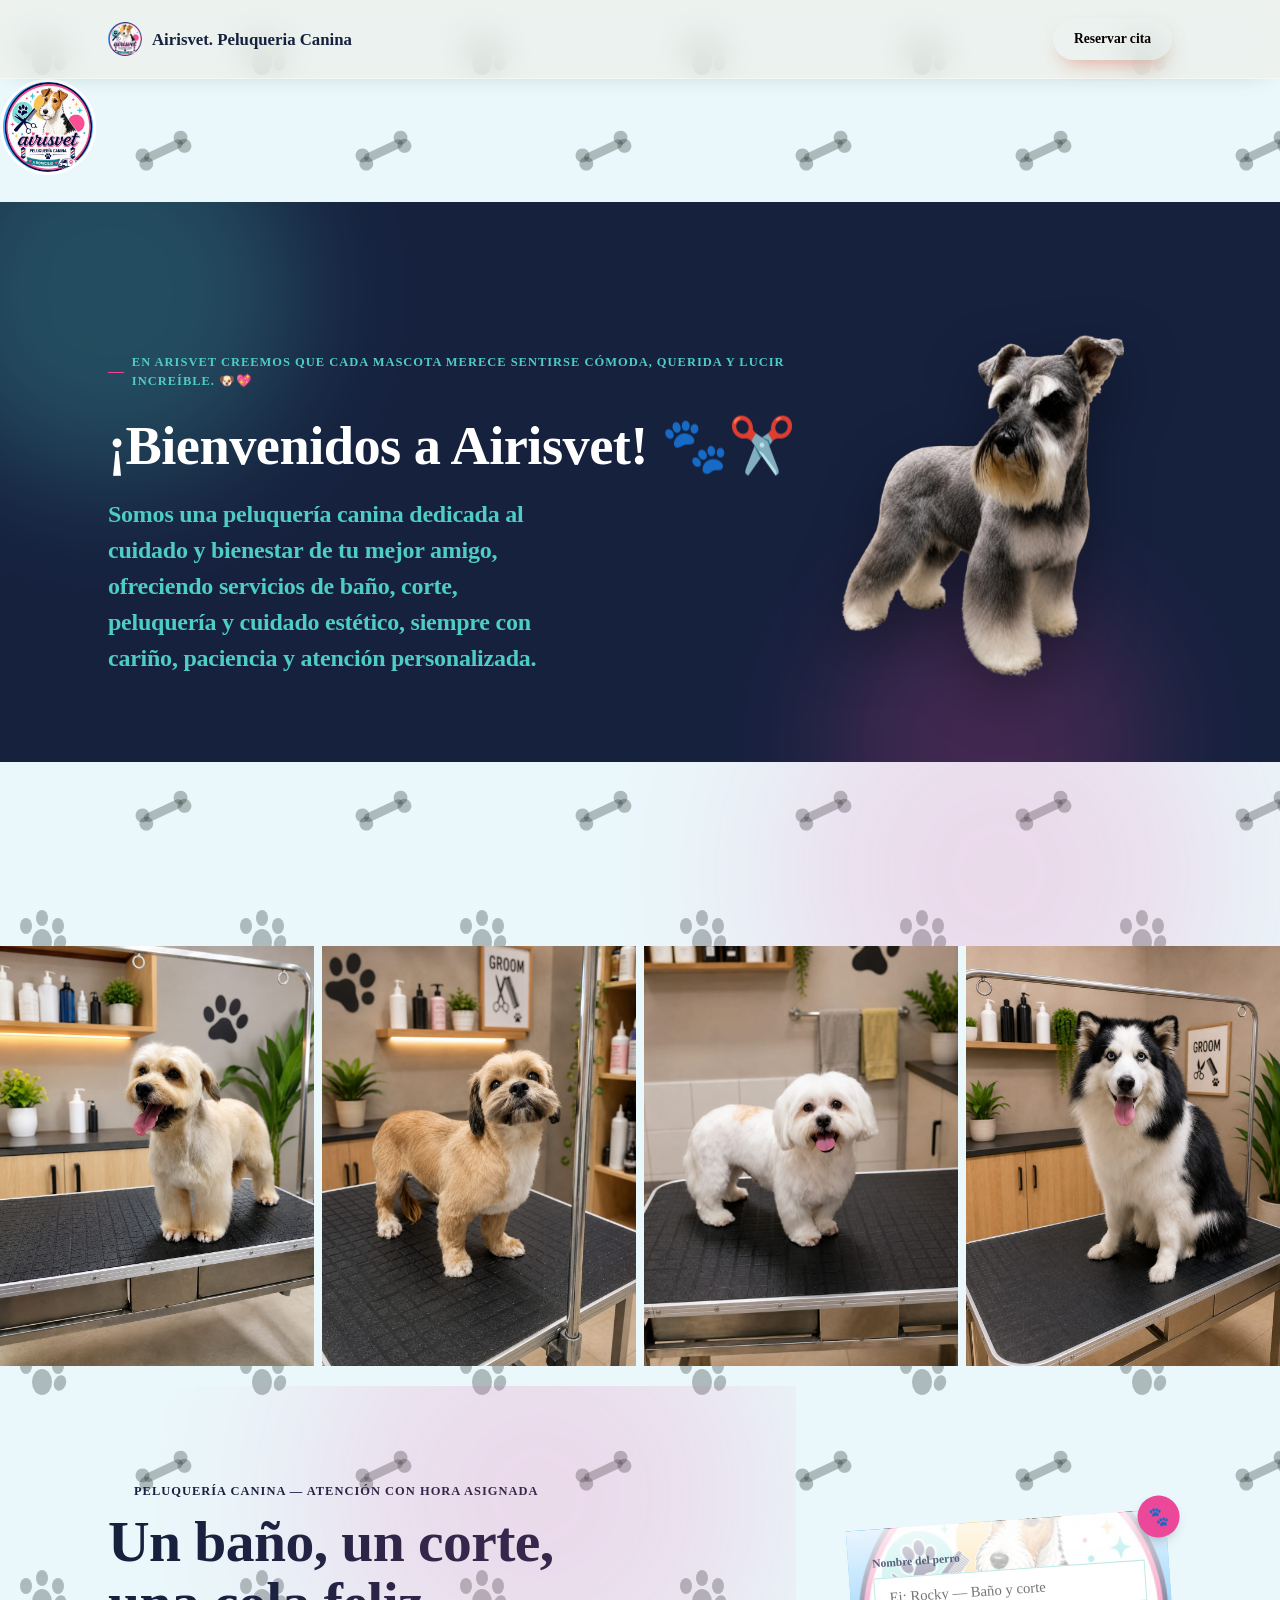
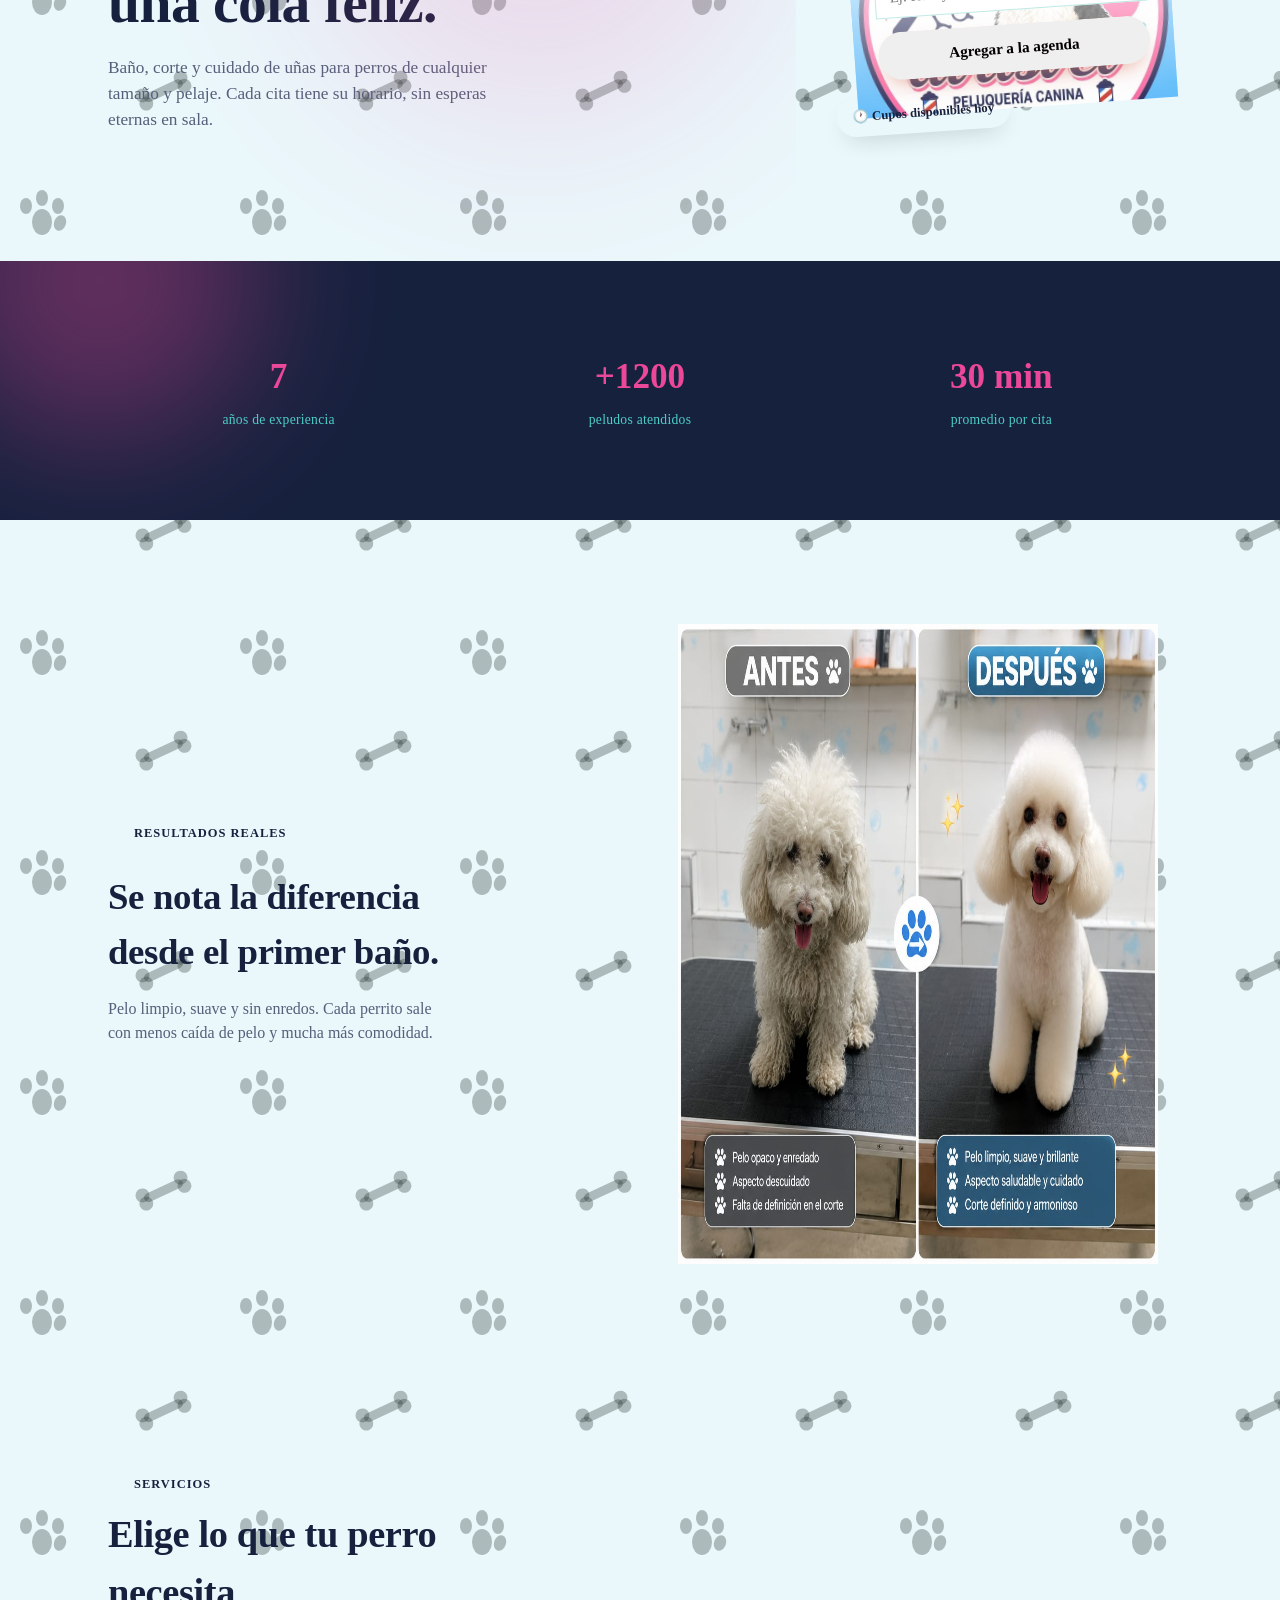
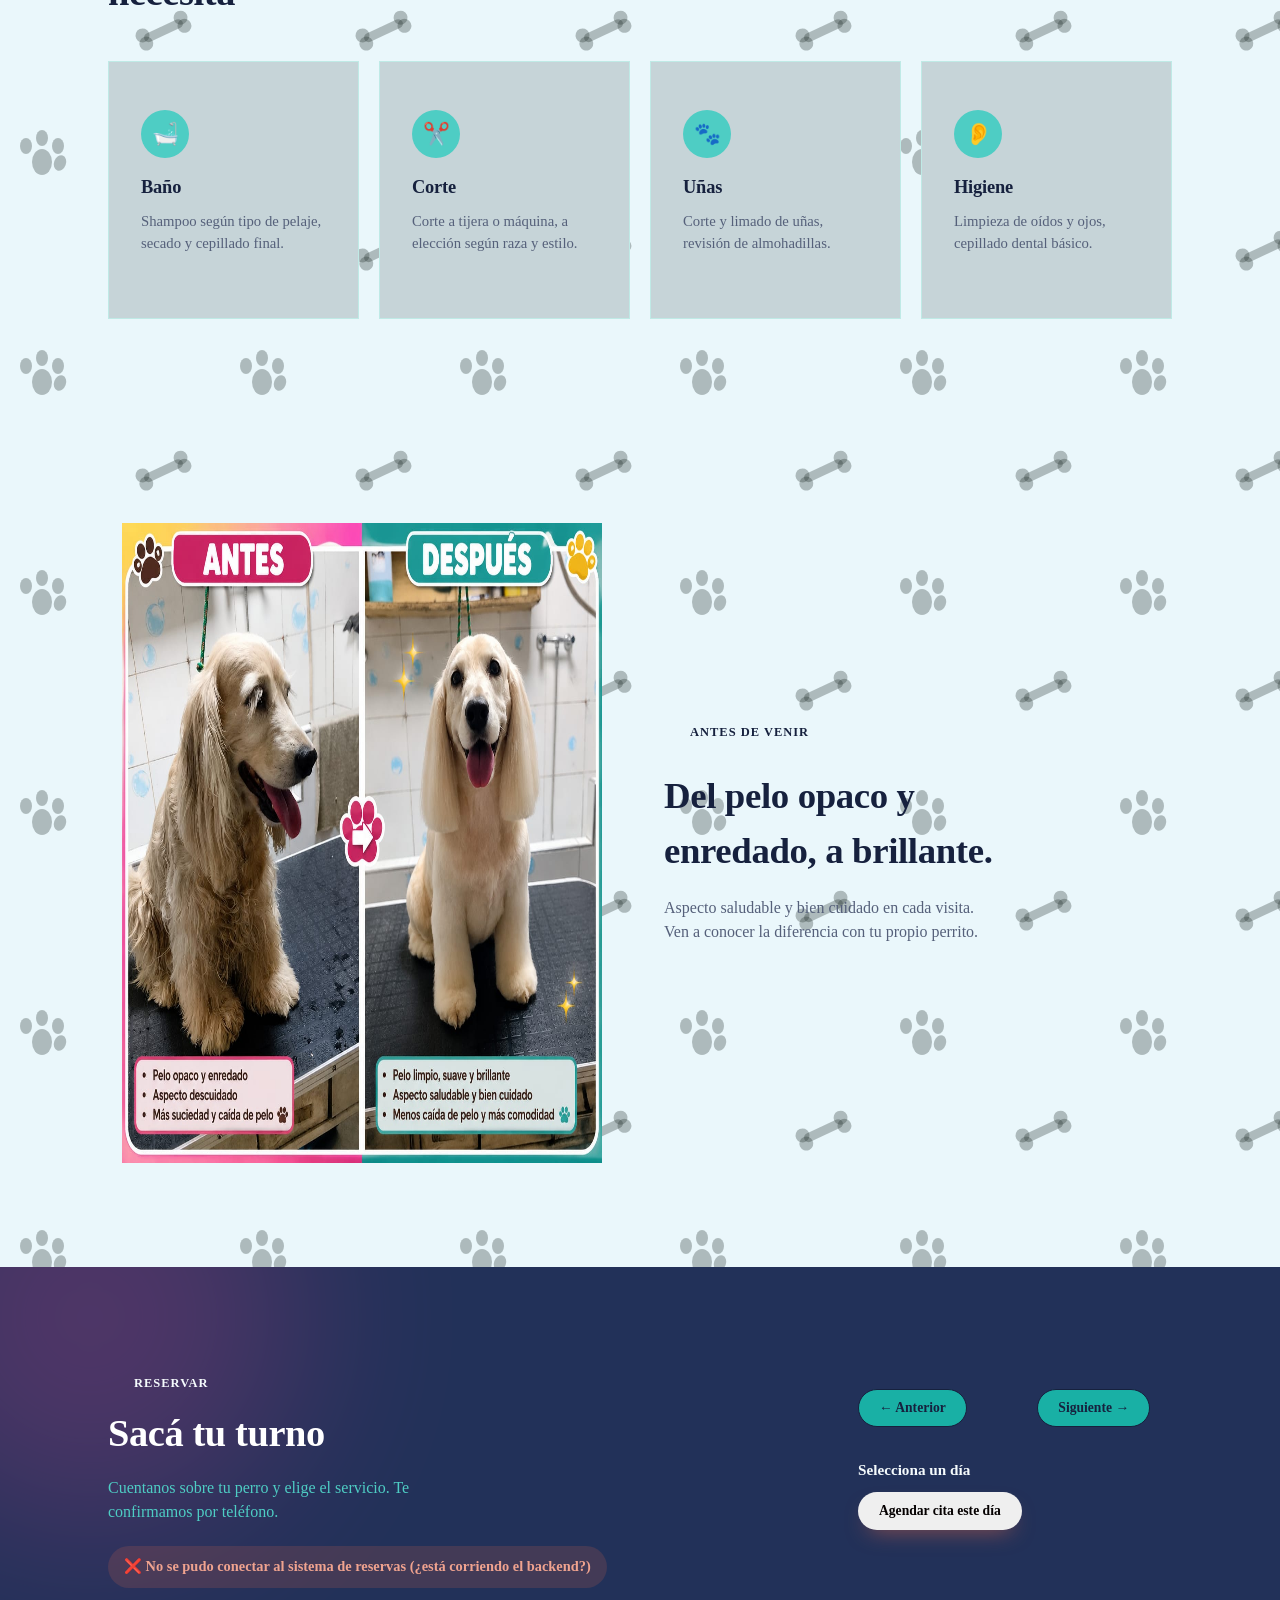
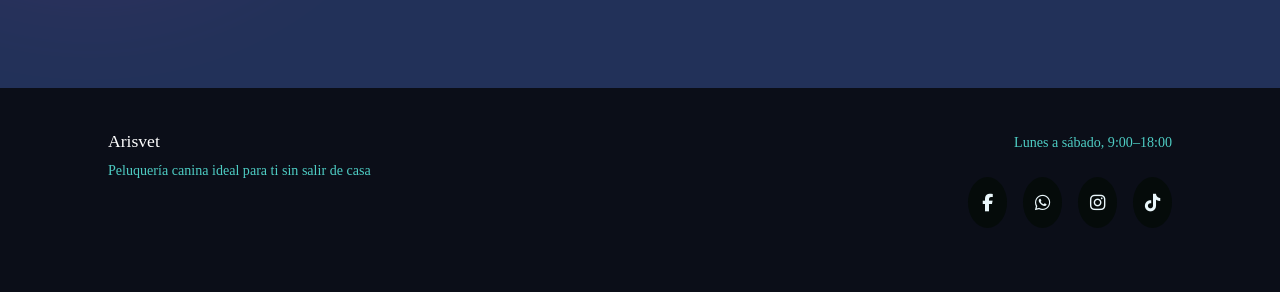
==== commit 600b2b49: "Actualiza frontend y agrega imágenes de galería" ====
--- a/frontend/index.html
+++ b/frontend/index.html
@@ -4,8 +4,9 @@
 <head>
   <meta charset="UTF-8" />
   <meta name="viewport" content="width=device-width, initial-scale=1.0" />
-  <title>Arisvet — Peluquería Canina</title>
+  <title>Airisvet — Peluquería Canina</title>
   <link rel="preconnect" href="https://fonts.googleapis.com">
+  <link rel="stylesheet" href="https://cdnjs.cloudflare.com/ajax/libs/font-awesome/6.5.1/css/all.min.css">
   <link rel="preconnect" href="https://fonts.gstatic.com" crossorigin>
   <link
     href="https://fonts.googleapis.com/css2?family=Fraunces:opsz,wght@9..144,500;9..144,600;9..144,700&family=Work+Sans:wght@400;500;600&display=swap"
@@ -19,16 +20,45 @@
     <div class="wrap header-inner">
       <a href="#" class="logo">
         <img src="img/logo-arisvet.jpg.jpg" alt="Arisvet" class="logo-mark-img">
-        <span class="logo-text">Arisvet. Peluqueria Canina</span>
+        <span class="logo-text">Airisvet. Peluqueria Canina</span>
       </a>
 
       <a href="#reservar" class="btn btn-primary btn-small">Reservar cita</a>
     </div>
   </header>
-
+  
+  <img src="img/logo-arisvet.jpg.jpg" alt="Arisvet Peluquería Canina" class="hero-logo">
   <main>
 
-    <img src="img/logo-arisvet.jpg.jpg" alt="Arisvet Peluquería Canina" class="hero-logo">
+    <main>
+
+  <!-- NUEVA sección de bienvenida (primera cosa que se ve) -->
+  <section class="hero-cutout">
+    <div class="hero-cutout-blob hero-cutout-blob-1"></div>
+    <div class="hero-cutout-blob hero-cutout-blob-2"></div>
+
+    <div class="wrap hero-cutout-inner ">
+      <div class="hero-cutout-copy">
+        <p class="eyebrow">En Arisvet creemos que cada mascota merece sentirse cómoda, querida y lucir increíble. 🐶💖</p>
+        <h1>¡Bienvenidos a Airisvet! 🐾✂️</h1>
+        <h2 class="hero-cutout-note">
+        Somos una peluquería canina dedicada al cuidado y bienestar de tu mejor amigo, ofreciendo servicios de baño, corte, peluquería y cuidado estético, siempre con cariño, paciencia y atención personalizada.
+        </h2>
+       
+      </div>
+      <img src="img/marcosiap-removebg-preview.png" alt="Perro recién bañado en Arisvet" class="hero-cutout-img">
+    </div>
+  </section>
+
+
+  <section class="hero">
+  
+  </section>
+
+  <!-- STATS, TRANSFORMACIÓN, SERVICIOS, etc. — todo igual -->
+
+</main>
+
     <div class="hero-mini-galeria" aria-label="A">
       <div class="mini-card gc1"></div>
       <div class="mini-card gc2"></div>
@@ -49,27 +79,27 @@
             Cada cita tiene su horario, sin esperas eternas en sala.
           </p>
           <div class="hero-actions"></div>
-        </div>
-
-        <div class="hero-ticket" aria-hidden="true">
-          <div class="hero-ticket">
-            <div class="ticket">
-              <span class="glass-badge">🕐 Cupos disponibles hoy</span>
-              <div class="ticket-row">
-                <form id="form-tarea">
-                  <label>
-                    Nombre del perro
-                    <input type="text" id="input-titulo" placeholder="Ej: Rocky — Baño y corte" required />
-                  </label>
-                  <button type="submit" class="btn btn-primary">Agregar a la agenda</button>
-                </form>
-                <ul id="lista-tareas" class="citas-lista"></ul>
-              </div>
+      </div>
+
+      <div class="hero-ticket" aria-hidden="true">
+        <div class="hero-ticket">
+          <div class="ticket">
+            <span class="glass-badge">🕐 Cupos disponibles hoy</span>
+            <div class="ticket-row">
+              <form id="form-tarea">
+                <label>
+                  Nombre del perro
+                  <input type="text" id="input-titulo" placeholder="Ej: Rocky — Baño y corte" required />
+                </label>
+                <button type="submit" class="btn btn-primary">Agregar a la agenda</button>
+              </form>
+              <ul id="lista-tareas" class="citas-lista"></ul>
             </div>
           </div>
-
-        </div>
-      </div>
+        </div>
+
+      </div>
+    </div>
     </section>
 
     <!-- STATS -->
@@ -90,6 +120,30 @@
       </div>
     </section>
 
+    <!-- TRANSFORMACIÓN 1 (imagen a la derecha) -->
+    <section class="transformacion">
+      <div class="wrap transformacion-inner">
+        <div class="transformacion-copy">
+          <p class="eyebrow">Resultados reales</p>
+          <h2>Se nota la diferencia<br>desde el primer baño.</h2>
+          <p class="transformacion-lead">
+            Pelo limpio, suave y sin enredos. Cada perrito sale con menos caída de pelo
+            y mucha más comodidad.
+          </p>
+          
+        </div>
+        <div class="transformacion-imagen">
+          <div class="antes-despues-card">
+            <div class="ad-foto">
+              <img src="img/antesdespues2.jpg" alt="Perro antes del baño y corte">
+             
+            </div>
+            
+          </div>
+        </div>
+      </div>
+    </section>
+
     <!-- SERVICIOS -->
     <section id="servicios" class="servicios">
       <div class="wrap">
@@ -124,6 +178,30 @@
       </div>
     </section>
 
+    <!-- TRANSFORMACIÓN 2 (imagen a la izquierda) -->
+    <section class="transformacion transformacion--izquierda">
+      <div class="wrap transformacion-inner">
+        <div class="transformacion-imagen">
+          <div class="antes-despues-card">
+            <div class="ad-foto">
+              <img src="img/antesdespues.jpg" alt="Perro antes del baño y corte">
+              
+            </div>
+           
+          </div>
+        </div>
+        <div class="transformacion-copy">
+          <p class="eyebrow">Antes de venir</p>
+          <h2>Del pelo opaco y<br>enredado, a brillante.</h2>
+          <p class="transformacion-lead">
+            Aspecto saludable y bien cuidado en cada visita. Ven a conocer la diferencia
+            con tu propio perrito.
+          </p>
+         
+        </div>
+      </div>
+    </section>
+
     <!-- RESERVAR + CALENDARIO -->
     <section id="reservar" class="reservar">
       <div class="wrap reservar-inner">
@@ -167,7 +245,25 @@
       </div>
       <div class="footer-info">
         <p>Lunes a sábado, 9:00–18:00</p>
-        <p>+51973232677</p>
+        <div class="social-icons">
+          <a href="https://facebook.com/Moises Flores" target="_blank" rel="noopener noreferrer" class="social-icon"
+            aria-label="Facebook">
+            <i class="fab fa-facebook-f"></i>
+          </a>
+          <a href="https://wa.me/51973232677" target="_blank" rel="noopener noreferrer" class="social-icon"
+            aria-label="WhatsApp">
+            <i class="fab fa-whatsapp"></i>
+          </a>
+          <a href="https://instagram.com/moises71120" target="_blank" rel="noopener noreferrer" class="social-icon"
+            aria-label="Instagram">
+            <i class="fab fa-instagram"></i>
+          </a>
+          <a href="https://tiktok.com/@moises.flores48" target="_blank" rel="noopener noreferrer" class="social-icon"
+            aria-label="TikTok">
+            <i class="fab fa-tiktok"></i>
+          </a>
+        </div>
+        
       </div>
     </div>
   </footer>
--- a/frontend/style.css
+++ b/frontend/style.css
@@ -3,33 +3,26 @@
    Sistema de diseño: "el comprobante"
    ========================================================= */
 
+
 :root {
-  --paper: #F1EEE3;
-  --paper-soft: #F8F6EF;
-  --pine: #1E3B36;
-  --pine-soft: #2C4F49;
-  --marigold: #DFA23C;
-  --hex: #4ad8d5;
-  --sage: #A9BFAE;
-  --sage-line: #C9D3C5;
-  --ink: #22302B;
-  --ink-soft: #5B6B63;
+  --paper: #EAF7FB;
+  --paper-soft: #F5FBFD;
+  --pine: #16213E;
+  --pine-soft: #223159;
+
+  --marigold: #EC4899;
+  --marigold-soft: rgba(236, 72, 153, 0.16);
   --white: #FFFFFF;
-
-  --font-display: "Fraunces", serif;
-  --font-body: "Work Sans", sans-serif;
-
-  --radius-sm: 10px;
-  --radius-md: 16px;
-  --radius-lg: 26px;
-
-  --shadow-card: 0 12px 30px -14px rgba(30, 59, 54, 0.28);
-  --shadow-ticket: 0 24px 48px -18px rgba(30, 59, 54, 0.45);
-
-  --glass-bg: rgba(255, 255, 255, 0.14);
-  --glass-bg-strong: rgba(255, 255, 255, 0.22);
-  --glass-border: rgba(255, 255, 255, 0.38);
-  --glass-blur: 18px;
+  --sage: #4ECDC4;
+  --sage-line: #BFEAE6;
+  --ink: #16213E;
+  --ink-soft: #55607A;
+
+  --mostaza: #F4B93E;
+
+  /* el resto de variables (fuentes, radios, sombras) se quedan igual */
+
+
 }
 
 * { box-sizing: border-box; }
@@ -51,7 +44,10 @@
 body {
   margin: 0;
   font-family: var(--font-body);
-  background: var(--paper);
+  background-color: var(--paper);
+  background-image: url("data:image/svg+xml,%3Csvg xmlns='http://www.w3.org/2000/svg' width='220' height='220' viewBox='0 0 220 220'%3E%3Cg fill='%2322302B' fill-opacity='0.3'%3E%3Cellipse cx='42' cy='62' rx='10' ry='13'/%3E%3Cellipse cx='26' cy='46' rx='6' ry='8'/%3E%3Cellipse cx='42' cy='38' rx='6' ry='8'/%3E%3Cellipse cx='58' cy='46' rx='6' ry='8'/%3E%3Cellipse cx='60' cy='63' rx='6' ry='8' transform='rotate(20 60 63)'/%3E%3Cg transform='translate(140,150) rotate(-25)'%3E%3Crect x='0' y='6' width='42' height='9' rx='4.5'/%3E%3Ccircle cx='0' cy='6' r='7'/%3E%3Ccircle cx='0' cy='15' r='7'/%3E%3Ccircle cx='42' cy='6' r='7'/%3E%3Ccircle cx='42' cy='15' r='7'/%3E%3C/g%3E%3C/g%3E%3C/svg%3E");
+  background-repeat: repeat;
+  background-size: 220px 220px;
   color: var(--ink);
   line-height: 1.5;
   -webkit-font-smoothing: antialiased;
@@ -112,8 +108,8 @@
 }
 
 .btn-primary {
-  background: var(--hex);
-  color: var(--white);
+  
+  color: #050000;
   box-shadow: 0 10px 22px -10px rgba(216, 101, 74, 0.65);
 }
 
@@ -123,7 +119,7 @@
 }
 
 .btn-ghost {
-  background: transparent;
+  background: #19b0a5;
   color: var(--pine);
   border-color: var(--pine);
 }
@@ -281,7 +277,7 @@
   position: relative;
   width: 320px;
   background:
-    linear-gradient(rgba(255, 255, 255, 0.88), rgba(255, 255, 255, 0.6)),
+    linear-gradient(rgba(255, 255, 255, 0.88), rgba(255, 255, 255, 0.157)),
     url('img/logo-arisvet.jpg.jpg');
   background-size: cover;
   background-position: center;
@@ -475,10 +471,10 @@
 }
 
 .servicio-card {
-  background: var(--paper-soft);
+  background: #c6d4d8;
   border: 1px solid var(--sage-line);
   border-radius: var(--radius-md);
-  padding: 28px 22px;
+  padding:48px 32px;
   transition: transform 0.2s ease, box-shadow 0.2s ease, border-color 0.2s ease;
 }
 
@@ -559,7 +555,7 @@
   background-size: cover;
   background-position: center;
   box-shadow: var(--shadow-card);
-  filter: grayscale(85%) brightness(0.88);
+  
   transition: flex 0.7s cubic-bezier(.25, 1, .5, 1),
               filter 0.7s cubic-bezier(.25, 1, .5, 1);
 }
@@ -572,10 +568,10 @@
 
 /* Reemplazá estas URLs por las fotos reales de los perros atendidos.
    Podés usar rutas relativas, ej: url('img/galeria/1.jpg') */
-.gc1 { background-image: url('img/esta-sirve2.jpg'); }
-.gc2 { background-image: url('img/esta-sirve.jpg'); }
-.gc3 { background-image: url('img/IMG-20251102-WA0000.jpg'); }
-.gc4 { background-image: url('img/remplazo.jpg'); }
+.gc1 { background-image: url('img/marcosia3.jpg'); }
+.gc2 { background-image: url('img/marcosia2.jpg'); }
+.gc3 { background-image: url('img/marcosia4.jpg'); }
+.gc4 { background-image: url('img/marcosia5.jpg'); }
 
 
 @media (max-width: 640px) {
@@ -639,7 +635,7 @@
   position: relative;
   z-index: 1;
   display: grid;
-  grid-template-columns: 0.9fr 1.1fr;
+  grid-template-columns: 2fr 1fr;
   gap: 56px;
   align-items: start;
 }
@@ -770,7 +766,7 @@
 /* -------------------- Footer -------------------- */
 
 .site-footer {
-  background: var(--pine);
+  background:#0b0e18 ;
   color: var(--sage);
   padding: 40px 0;
 }
@@ -1128,4 +1124,187 @@
 
 .calendario-card .perfiles-lista li {
   color: var(--ink);
+}
+.social-icons {
+  display: flex;
+  gap: 1rem;
+  justify-content: center;
+  margin: 1.5rem 0;
+}
+
+.social-icon {
+  display: flex;
+  align-items: center;
+  justify-content: center;
+  width: 39px;
+  height: 51px;
+  border-radius: 50%;
+  background: #050b0a;
+  color: var(--paper);
+  font-size: 1.1rem;
+  text-decoration: none;
+  transition: transform 0.3s cubic-bezier(0.34, 1.56, 0.64, 1), background 0.3s ease;
+}
+
+.social-icon:hover {
+  background: var(--marigold);
+  transform: translateY(-4px) scale(1.08);
+}
+/* -------------------- Transformación (Antes/Después) -------------------- */
+
+.transformacion {
+  padding: 90px 0;
+}
+
+.transformacion-inner {
+  display: grid;
+  grid-template-columns: 1fr 1fr;
+  gap: 48px;
+  align-items: center;
+}
+
+/* Variante "izquierda": la imagen pasa al primer lugar */
+.transformacion--izquierda .transformacion-imagen {
+  order: -1;
+}
+
+.transformacion-copy h2 {
+  font-size: clamp(1.8rem, 3vw, 2.3rem);
+  margin: 14px 0 18px;
+}
+
+.transformacion-lead {
+  display: block;
+  color: var(--ink-soft);
+  max-width: 42ch;
+  margin-bottom: 26px;
+}
+
+.antes-despues-card {
+  display: flex;
+  gap: 10px;
+  background: var(--glass-bg-strong);
+  border: 1px solid var(--glass-border);
+  border-radius: var(--radius-lg);
+  padding: 14px;
+  box-shadow: var(--shadow-ticket);
+  backdrop-filter: blur(var(--glass-blur)) saturate(160%);
+  -webkit-backdrop-filter: blur(var(--glass-blur)) saturate(160%);
+}
+
+.ad-foto {
+  position: relative;
+  flex: 1;
+  min-width: 0;
+  width: 100%;
+  border-radius: var(--radius-md);
+  overflow: hidden;
+  aspect-ratio: 3 / 4;
+  display: block;
+}
+
+.ad-foto img {
+  position: absolute;
+  top: 0;
+  left: 0;
+  width: 100%;
+  height: 100%;
+  
+  object-position: center;
+  display: block;
+}
+
+.ad-tag {
+  position: absolute;
+  top: 12px;
+  left: 12px;
+  padding: 6px 14px;
+  border-radius: 999px;
+  font-size: 0.72rem;
+  font-weight: 700;
+  text-transform: uppercase;
+  letter-spacing: 0.04em;
+  color: var(--paper-soft);
+}
+
+.ad-tag-antes {
+  background: var(--ink-soft);
+}
+
+.ad-tag-despues {
+  background: var(--pine);
+}
+
+@media (max-width: 860px) {
+  .transformacion-inner {
+    grid-template-columns: 1fr;
+  }
+  .transformacion--izquierda .transformacion-imagen {
+    order: 0;
+  }
+}
+.hero-cutout {
+  position: relative;
+  background: var(--pine);
+  padding: 90px 0 0;
+  overflow: hidden;
+  min-height: 560px;
+}
+
+.hero-cutout-blob {
+  position: absolute;
+  border-radius: 50%;
+  filter: blur(60px);
+  pointer-events: none;
+}
+
+.hero-cutout-blob-1 {
+  width: 380px; height: 380px;
+  background: var(--sage);
+  opacity: 0.25;
+  top: -100px; left: -80px;
+}
+
+.hero-cutout-blob-2 {
+  width: 320px; height: 320px;
+  background: var(--marigold);
+  opacity: 0.2;
+  bottom: -140px; right: 10%;
+}
+
+.hero-cutout-inner {
+  position: relative;
+  z-index: 1;
+  display: grid;
+  grid-template-columns: 2fr 1fr;
+  align-items: end;
+}
+
+.hero-cutout-copy .eyebrow { color: var(--sage); }
+.hero-cutout-copy .eyebrow::before { background: var(--marigold); }
+
+.hero-cutout-copy h1 {
+  color: var(--white);
+  font-size: clamp(2.2rem, 4.4vw, 3.4rem);
+  line-height: 1.08;
+  margin: 14px 0 20px;
+}
+
+.hero-cutout-note {
+  color: var(--sage);
+  max-width: 38ch;
+  margin-bottom: 28px;
+}
+
+.hero-cutout-img {
+  width: 100%;
+  max-width: 480px;
+  align-items:end;
+  filter: drop-shadow(0 20px 30px rgba(0,0,0,0.35));
+}
+
+@media (max-width: 860px) {
+  .hero-cutout-inner { grid-template-columns: 1fr; text-align: center; }
+  .hero-cutout-copy .eyebrow, .hero-cutout-note { margin-left: auto; margin-right: auto; }
+  .hero-cutout-img { justify-self: center; max-width: 300px; margin-top: 20px; }
 }
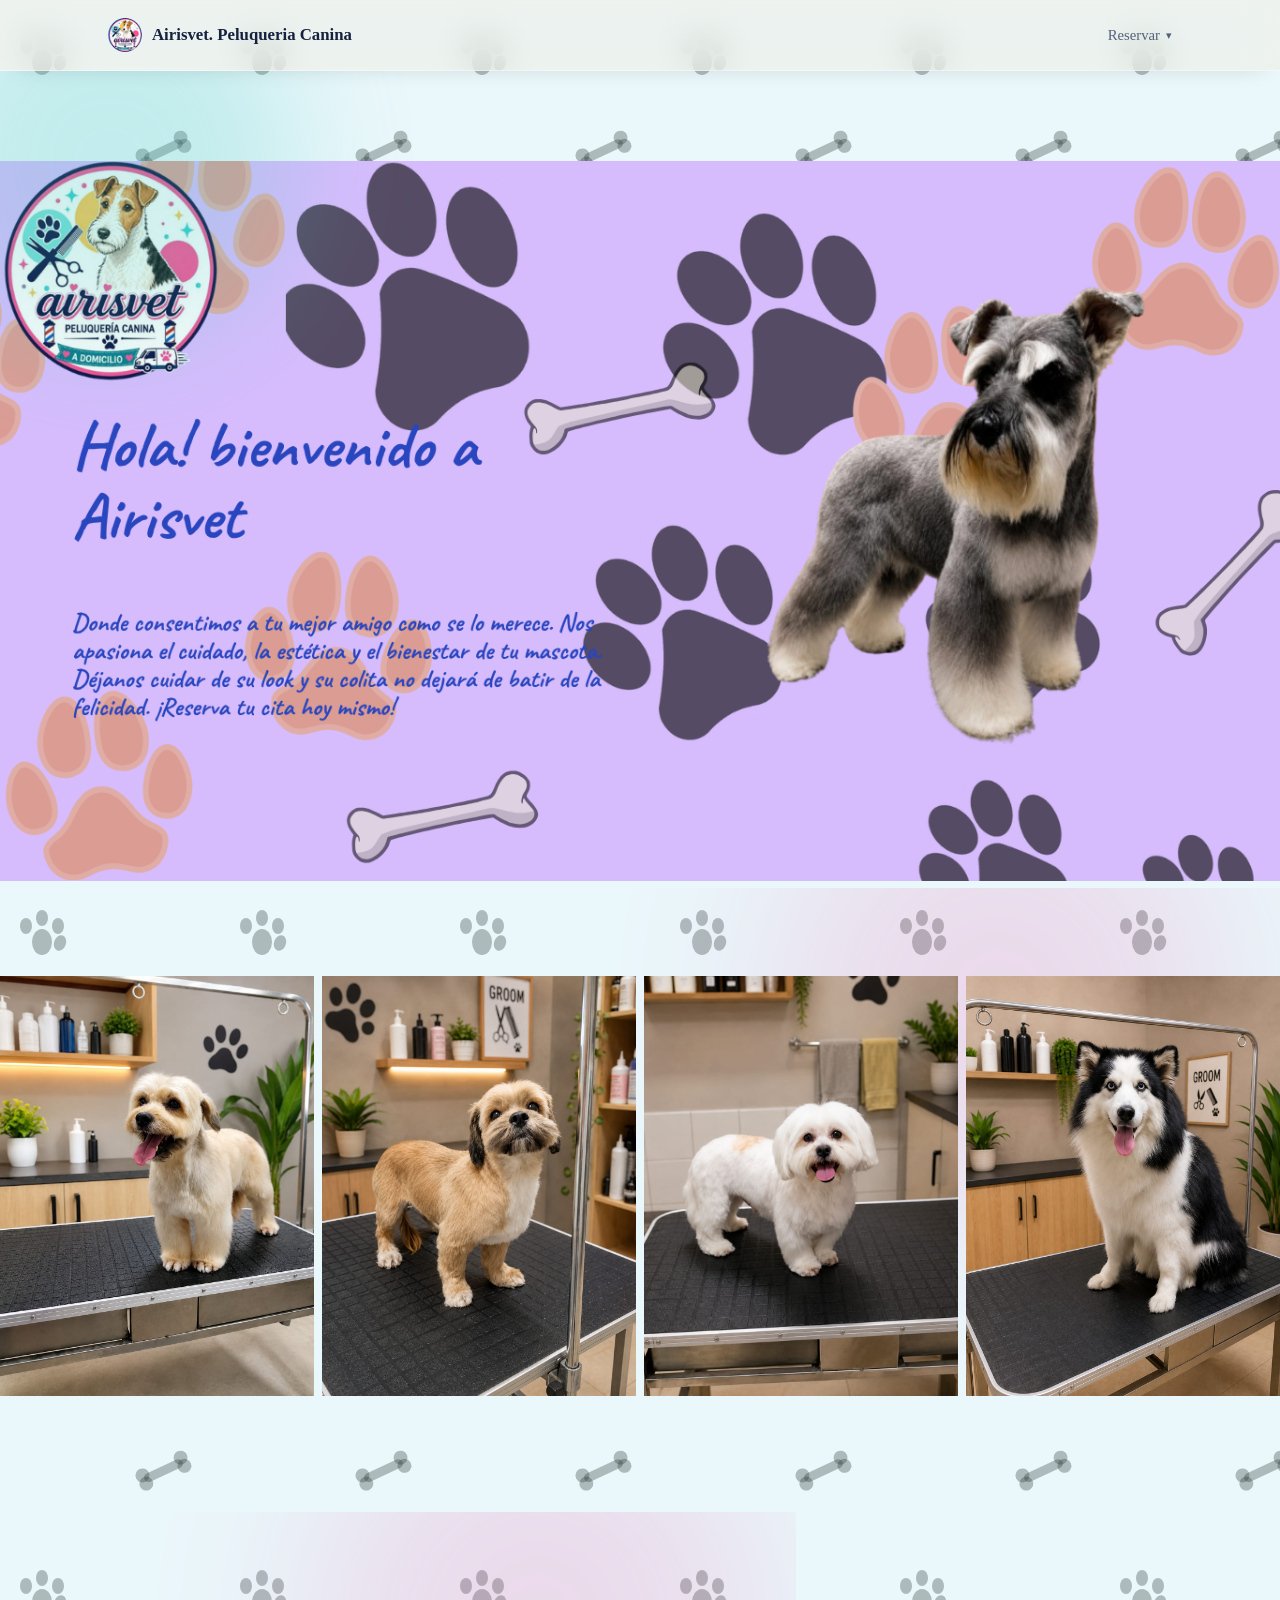
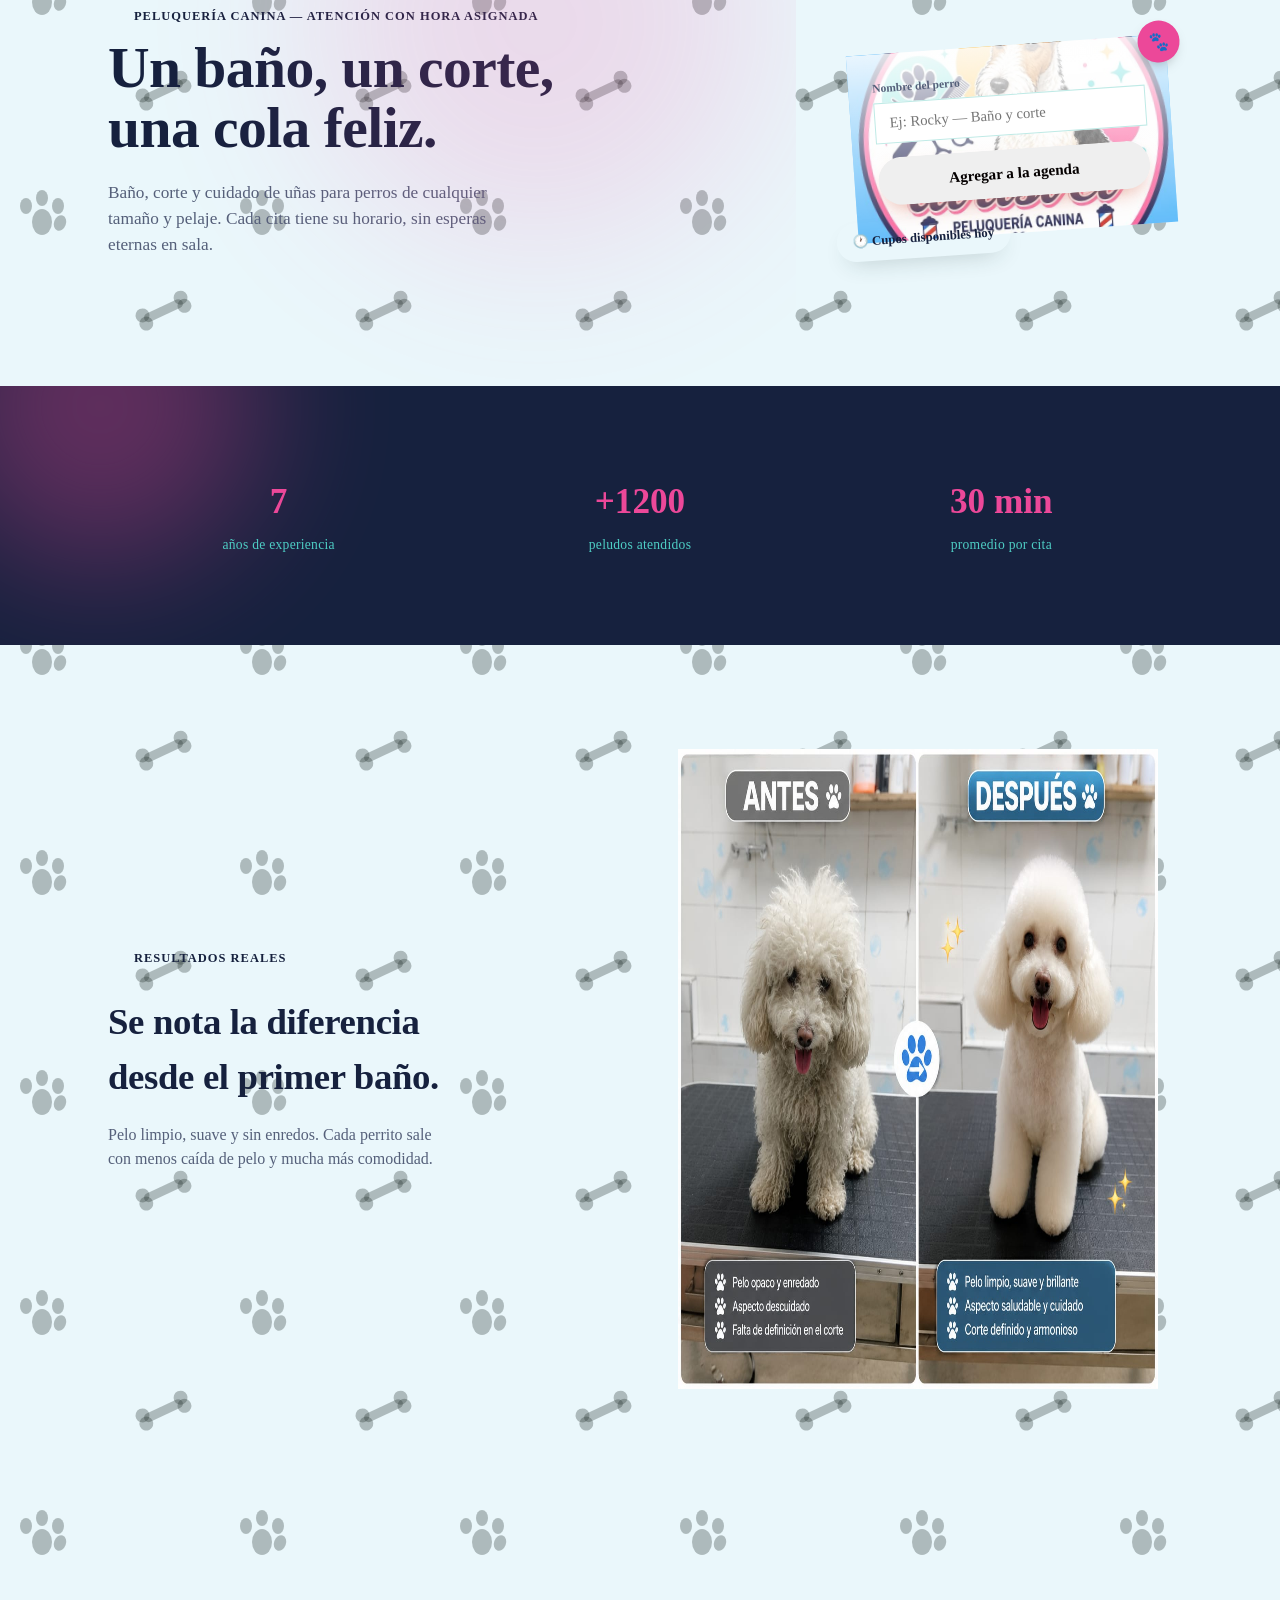
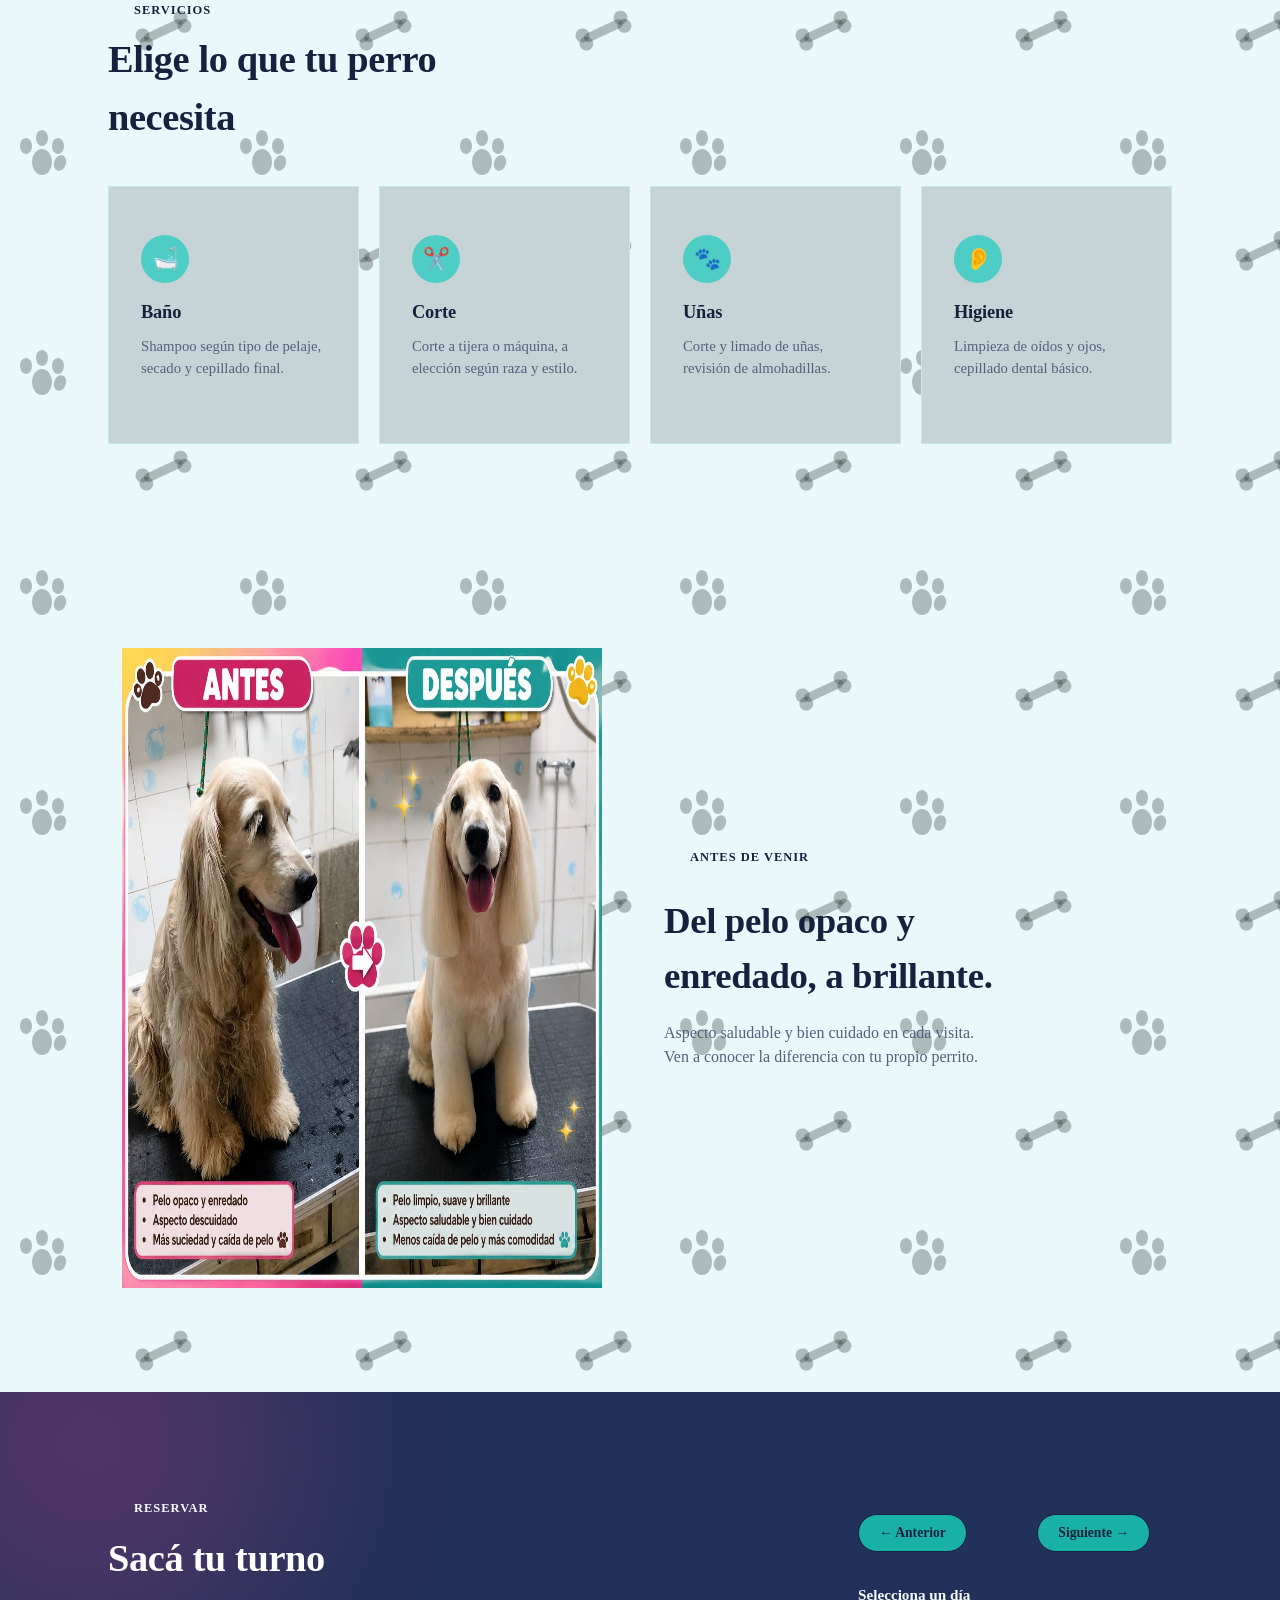
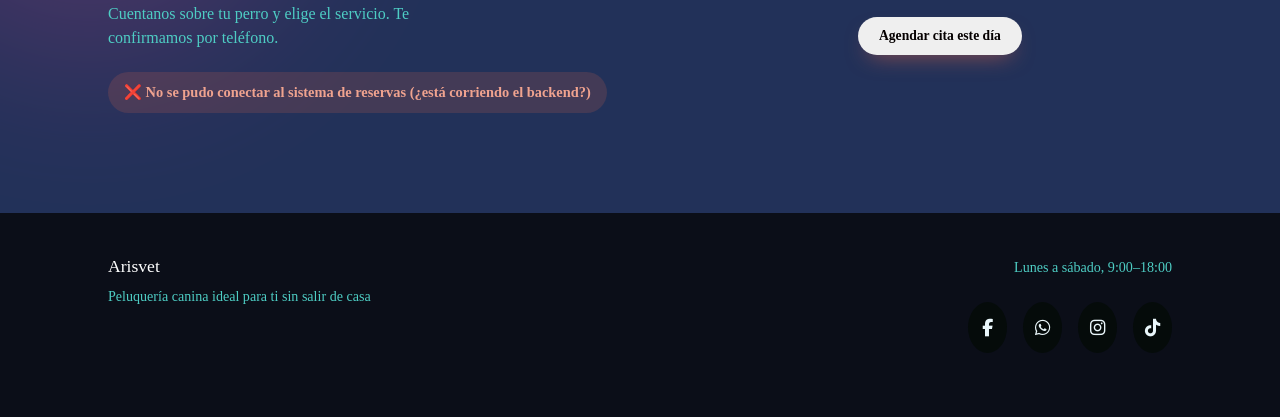
==== commit 4db42c40: "dropdown" ====
--- a/frontend/index.html
+++ b/frontend/index.html
@@ -21,50 +21,51 @@
       <a href="#" class="logo">
         <img src="img/logo-arisvet.jpg.jpg" alt="Arisvet" class="logo-mark-img">
         <span class="logo-text">Airisvet. Peluqueria Canina</span>
-      </a>
-
-      <a href="#reservar" class="btn btn-primary btn-small">Reservar cita</a>
-    </div>
+        <nav class="nav" id="nav-menu">
+
+          <div class="nav-dropdown">
+            <button type="button" class="nav-dropdown-toggle" id="dropdown-toggle" aria-expanded="false">
+              Reservar
+              <span class="nav-dropdown-arrow">▾</span>
+            </button>
+            <div class="nav-dropdown-menu" id="dropdown-menu">
+              <a href="#servicios">Ver servicios</a>
+              <a href="#reservar">Calendario de citas</a>
+              <a href="#contacto">Contacto</a>
+            </div>
+          </div>
+
+        </nav>
   </header>
-  
-  <img src="img/logo-arisvet.jpg.jpg" alt="Arisvet Peluquería Canina" class="hero-logo">
+
+
   <main>
 
     <main>
 
-  <!-- NUEVA sección de bienvenida (primera cosa que se ve) -->
-  <section class="hero-cutout">
-    <div class="hero-cutout-blob hero-cutout-blob-1"></div>
-    <div class="hero-cutout-blob hero-cutout-blob-2"></div>
-
-    <div class="wrap hero-cutout-inner ">
-      <div class="hero-cutout-copy">
-        <p class="eyebrow">En Arisvet creemos que cada mascota merece sentirse cómoda, querida y lucir increíble. 🐶💖</p>
-        <h1>¡Bienvenidos a Airisvet! 🐾✂️</h1>
-        <h2 class="hero-cutout-note">
-        Somos una peluquería canina dedicada al cuidado y bienestar de tu mejor amigo, ofreciendo servicios de baño, corte, peluquería y cuidado estético, siempre con cariño, paciencia y atención personalizada.
-        </h2>
-       
-      </div>
-      <img src="img/marcosiap-removebg-preview.png" alt="Perro recién bañado en Arisvet" class="hero-cutout-img">
-    </div>
-  </section>
-
-
-  <section class="hero">
-  
-  </section>
-
-  <!-- STATS, TRANSFORMACIÓN, SERVICIOS, etc. — todo igual -->
-
-</main>
-
-    <div class="hero-mini-galeria" aria-label="A">
-      <div class="mini-card gc1"></div>
-      <div class="mini-card gc2"></div>
-      <div class="mini-card gc3"></div>
-      <div class="mini-card gc4"></div>
-    </div>
+      <!-- NUEVA sección de bienvenida (primera cosa que se ve) -->
+      <section class="hero-cutout">
+        <div class="hero-cutout-blob hero-cutout-blob-1"></div>
+
+        <img src="img/Hola! bienvenido a Airisvet.png" alt="Perro recién bañado en Arisvet" class="hero-cutout-img">
+        </div>
+      </section>
+
+
+      <section class="hero">
+        <div class="hero-mini-galeria" aria-label="A">
+          <div class="mini-card gc1"></div>
+          <div class="mini-card gc2"></div>
+          <div class="mini-card gc3"></div>
+          <div class="mini-card gc4"></div>
+        </div>
+
+      </section>
+
+      <!-- STATS, TRANSFORMACIÓN, SERVICIOS, etc. — todo igual -->
+
+    </main>
+
 
     <!-- HERO -->
     <div class="wrap hero-inner">
@@ -130,15 +131,15 @@
             Pelo limpio, suave y sin enredos. Cada perrito sale con menos caída de pelo
             y mucha más comodidad.
           </p>
-          
+
         </div>
         <div class="transformacion-imagen">
           <div class="antes-despues-card">
             <div class="ad-foto">
               <img src="img/antesdespues2.jpg" alt="Perro antes del baño y corte">
-             
+
             </div>
-            
+
           </div>
         </div>
       </div>
@@ -185,9 +186,9 @@
           <div class="antes-despues-card">
             <div class="ad-foto">
               <img src="img/antesdespues.jpg" alt="Perro antes del baño y corte">
-              
+
             </div>
-           
+
           </div>
         </div>
         <div class="transformacion-copy">
@@ -197,7 +198,7 @@
             Aspecto saludable y bien cuidado en cada visita. Ven a conocer la diferencia
             con tu propio perrito.
           </p>
-         
+
         </div>
       </div>
     </section>
@@ -263,7 +264,7 @@
             <i class="fab fa-tiktok"></i>
           </a>
         </div>
-        
+
       </div>
     </div>
   </footer>
--- a/frontend/style.css
+++ b/frontend/style.css
@@ -1054,7 +1054,7 @@
   text-align: center;
   font-size: 0.62rem;
   font-weight: 600;
-  color: var(--ink-soft);
+  color: white;
   padding-bottom: 3px;
 }
 
@@ -1115,7 +1115,7 @@
 }
 
 .calendario-card .mes-actual {
-  color: var(--pine);
+  color: white;
 }
 
 .calendario-card .citas-dia-panel h4 {
@@ -1209,7 +1209,6 @@
   left: 0;
   width: 100%;
   height: 100%;
-  
   object-position: center;
   display: block;
 }
@@ -1245,7 +1244,7 @@
 }
 .hero-cutout {
   position: relative;
-  background: var(--pine);
+  
   padding: 90px 0 0;
   overflow: hidden;
   min-height: 560px;
@@ -1298,13 +1297,111 @@
 
 .hero-cutout-img {
   width: 100%;
-  max-width: 480px;
   align-items:end;
-  filter: drop-shadow(0 20px 30px rgba(0,0,0,0.35));
+
 }
 
 @media (max-width: 860px) {
   .hero-cutout-inner { grid-template-columns: 1fr; text-align: center; }
   .hero-cutout-copy .eyebrow, .hero-cutout-note { margin-left: auto; margin-right: auto; }
   .hero-cutout-img { justify-self: center; max-width: 300px; margin-top: 20px; }
+}
+/* -------------------- Dropdown navbar -------------------- */
+
+.nav-dropdown {
+  position: relative;
+}
+
+.nav-dropdown-toggle {
+  display: inline-flex;
+  align-items: center;
+  gap: 6px;
+  background: transparent;
+  border: none;
+  font-family: var(--font-body);
+  font-size: 0.92rem;
+  font-weight: 500;
+  color: var(--ink-soft);
+  cursor: pointer;
+  padding: 4px 0;
+}
+
+.nav-dropdown-arrow {
+  font-size: 0.7rem;
+  transition: transform 0.2s ease;
+}
+
+.nav-dropdown.active .nav-dropdown-arrow {
+  transform: rotate(180deg);
+}
+
+.nav-dropdown-menu {
+  position: absolute;
+  top: calc(100% + 14px);
+  left: 50%;
+  transform: translateX(-50%) translateY(-8px);
+  min-width: 200px;
+  display: flex;
+  flex-direction: column;
+  padding: 10px;
+  background:#00ffff42;
+  border: 1px solid var(--glass-border);
+  border-radius: var(--radius-md);
+  box-shadow: var(--shadow-ticket);
+  backdrop-filter: blur(var(--glass-blur)) saturate(160%);
+  -webkit-backdrop-filter: blur(var(--glass-blur)) saturate(160%);
+  opacity: 0;
+  pointer-events: none;
+  transition: opacity 0.2s ease, transform 0.2s ease;
+  z-index: 60;
+}
+
+.nav-dropdown.active .nav-dropdown-menu {
+  opacity: 1;
+  pointer-events: auto;
+  transform: translateX(-50%) translateY(0);
+}
+
+.nav-dropdown-menu a {
+  padding: 10px 14px;
+  border-radius: var(--radius-sm);
+  font-size: 0.88rem;
+  color: var(--pine);
+  transition: background 0.15s ease, color 0.15s ease;
+}
+
+.nav-dropdown-menu a:hover {
+  background: var(--marigold-soft);
+  color: var(--marigold);
+}
+
+@media (max-width: 760px) {
+  .nav-dropdown-menu {
+    position: static;
+    transform: none;
+    opacity: 1;
+    pointer-events: auto;
+    box-shadow: none;
+    border: none;
+    background: transparent;
+    backdrop-filter: none;
+    -webkit-backdrop-filter: none;
+    max-height: 0;
+    padding: 0 0 0 14px;
+    overflow: hidden;
+    transition: max-height 0.25s ease;
+  }
+
+  .nav-dropdown.active .nav-dropdown-menu {
+    max-height: 200px;
+    padding-top: 6px;
+  }
+
+  .nav-dropdown-arrow {
+    transform: none;
+  }
+
+  .nav-dropdown.active .nav-dropdown-arrow {
+    transform: rotate(180deg);
+  }
 }
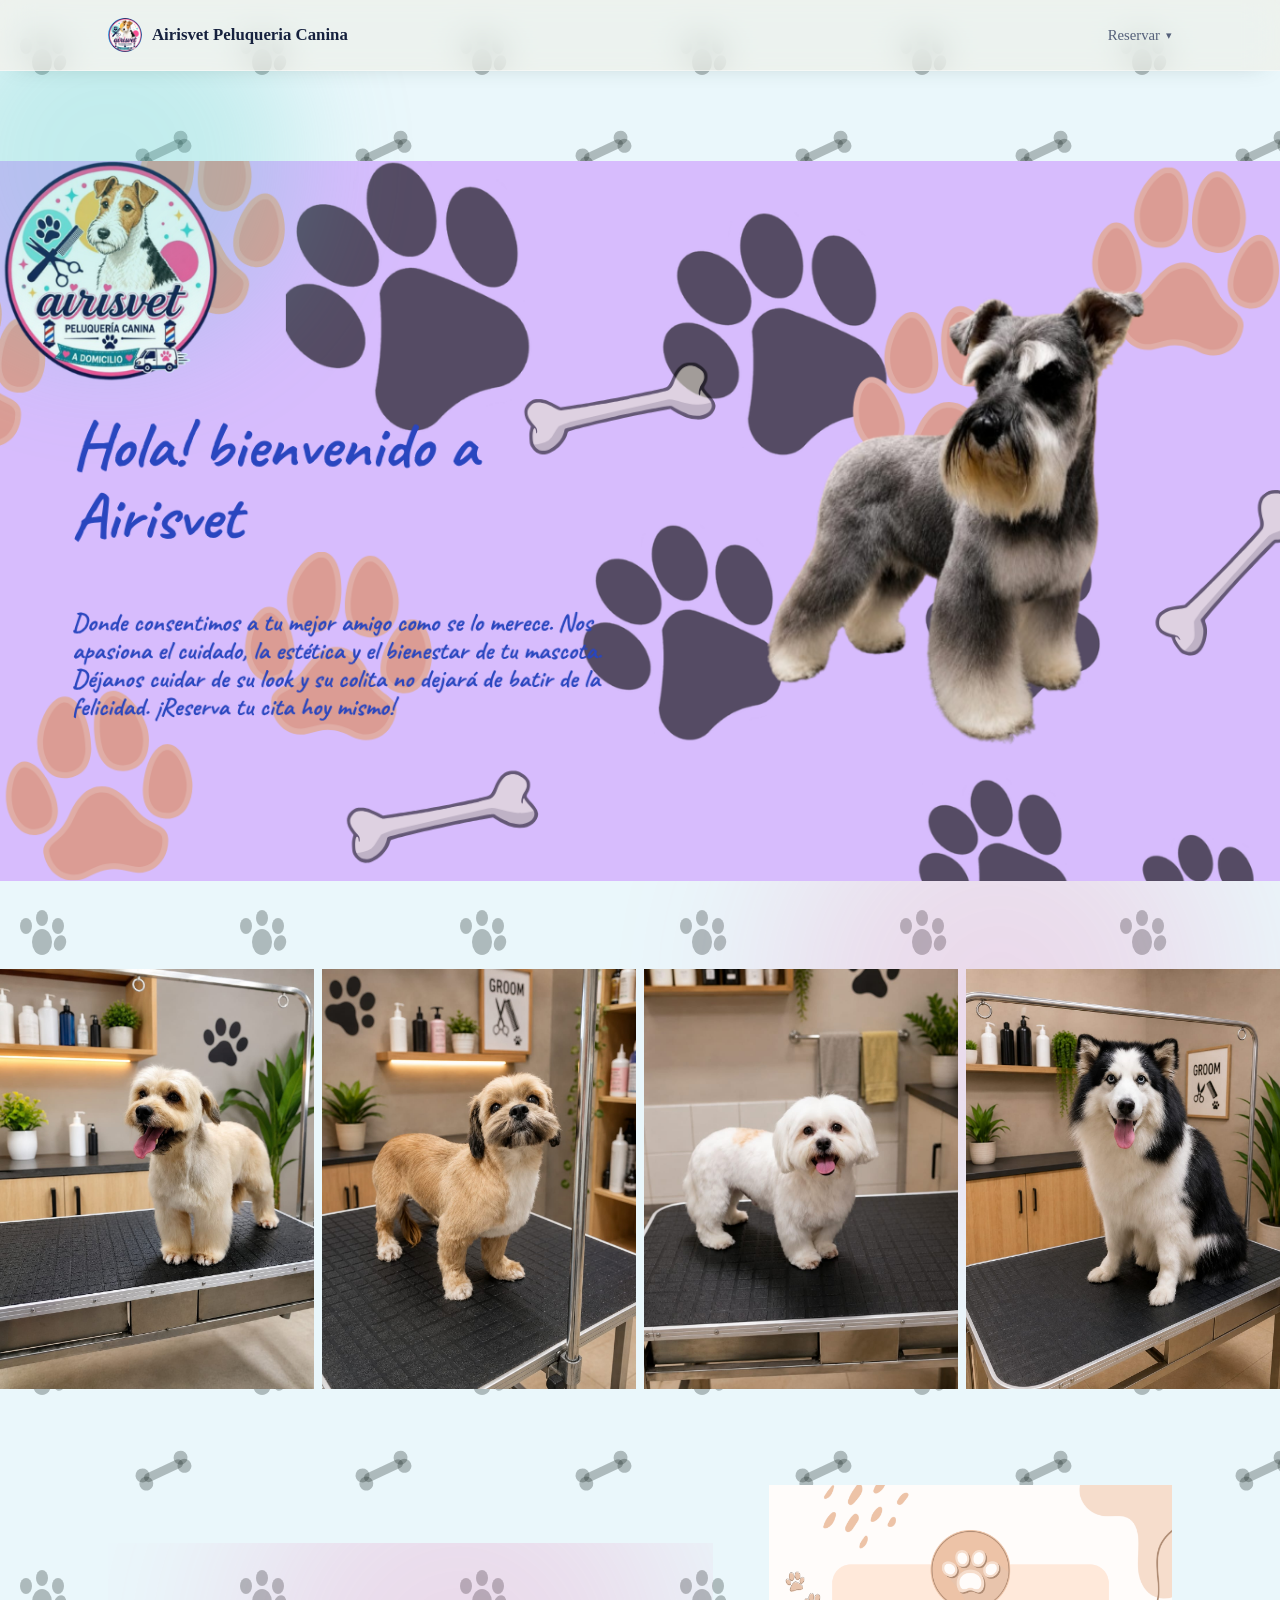
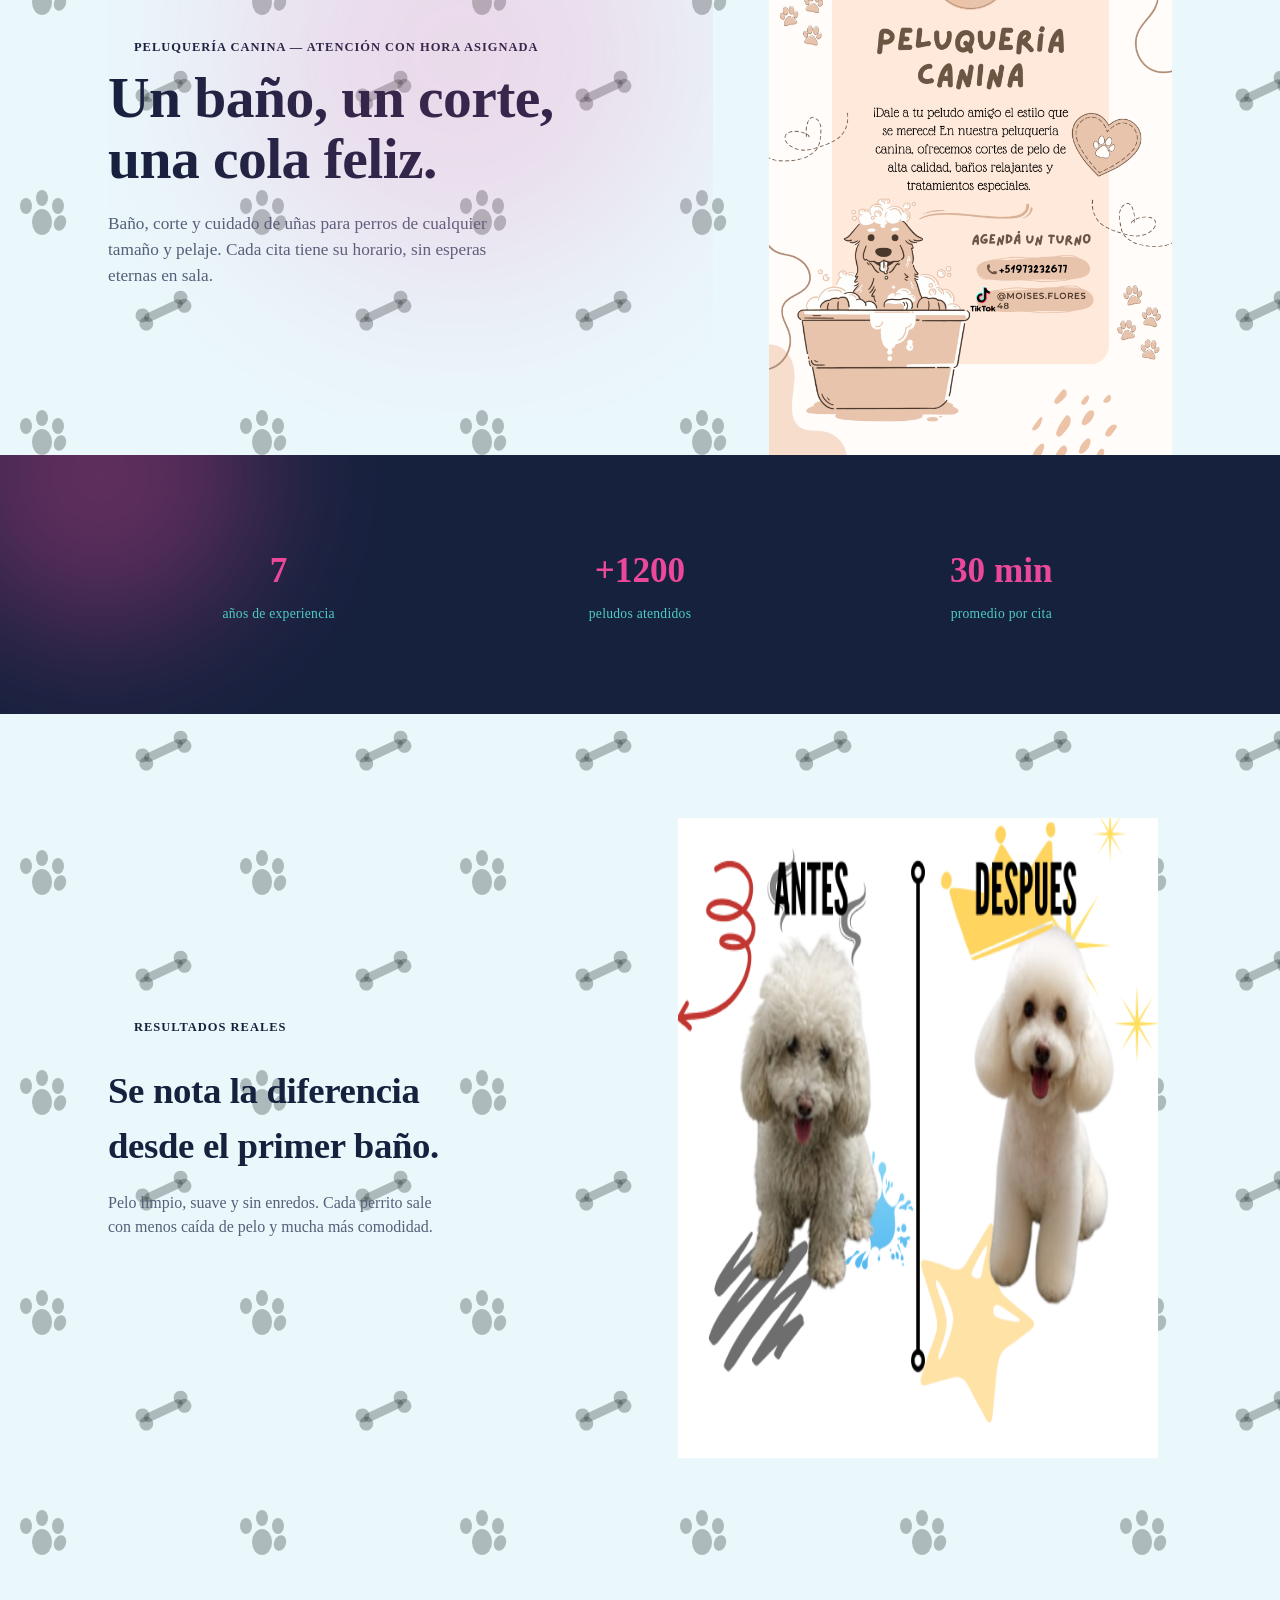
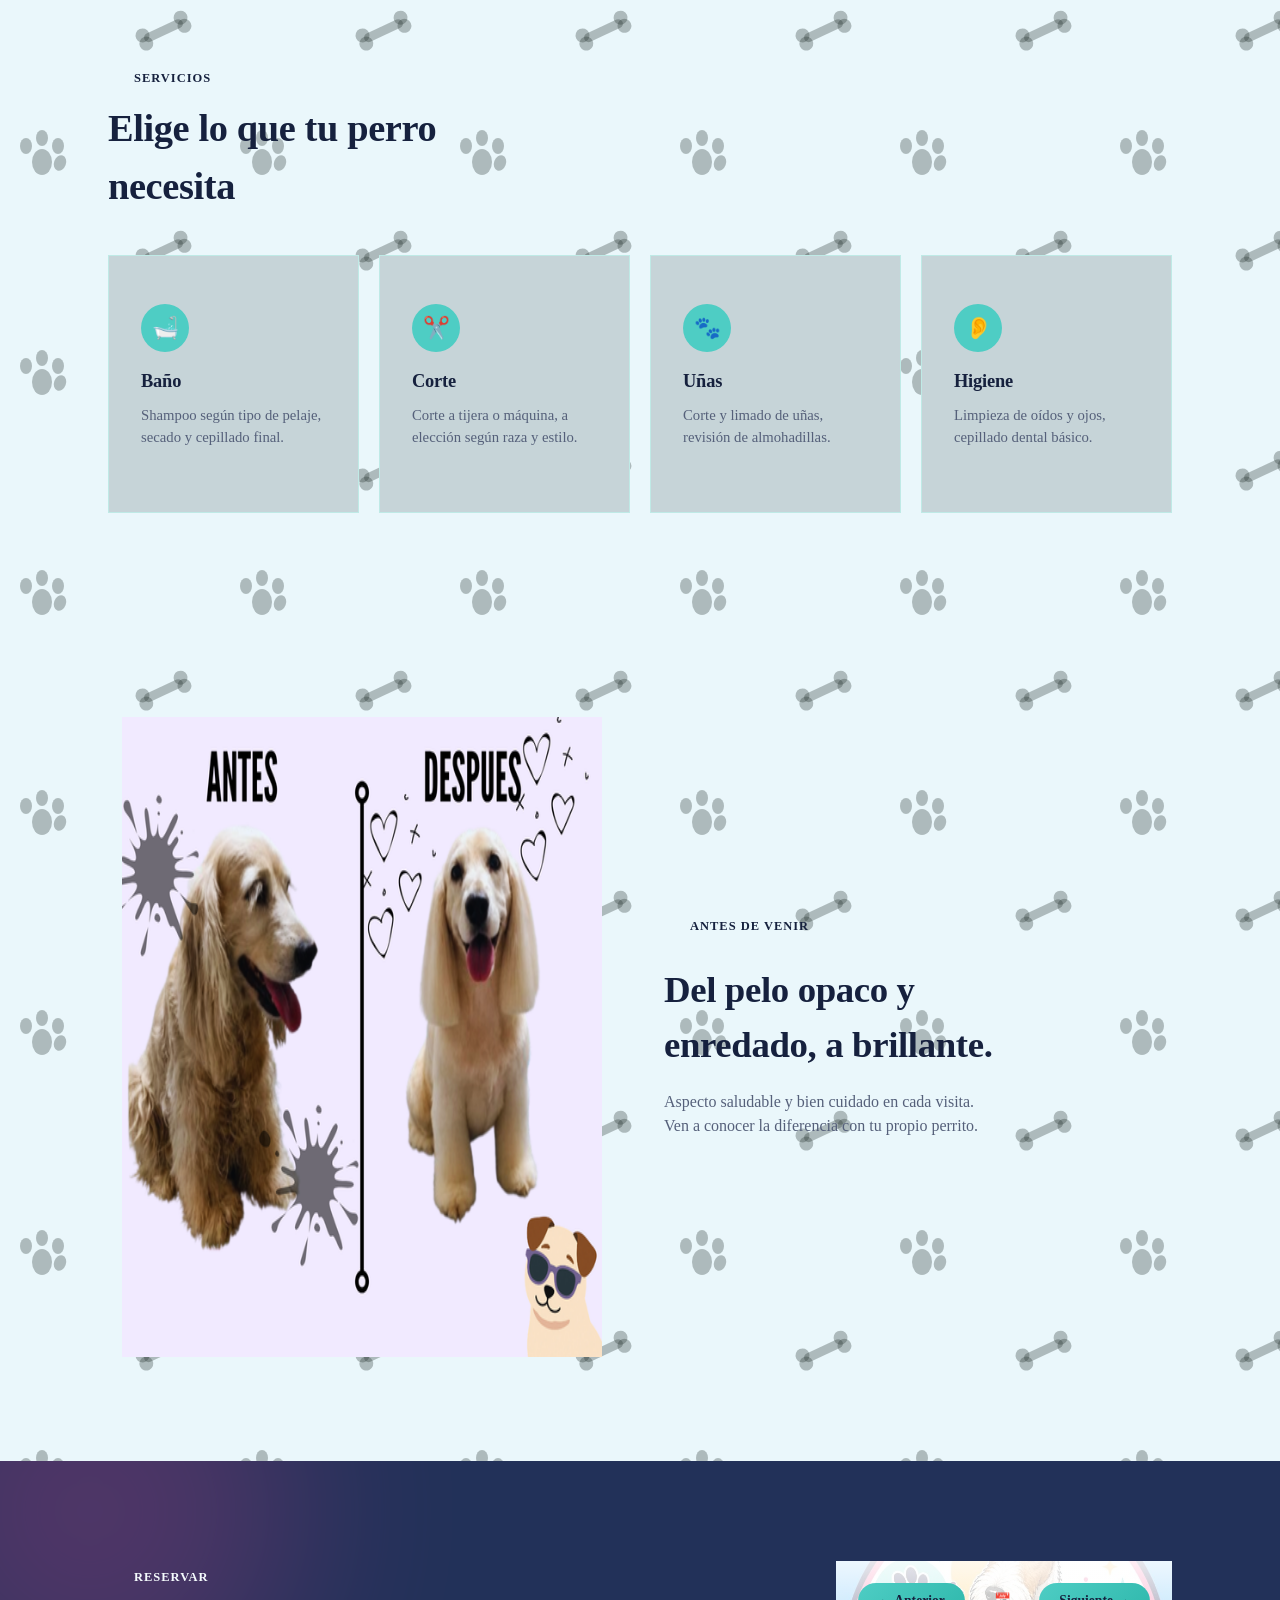
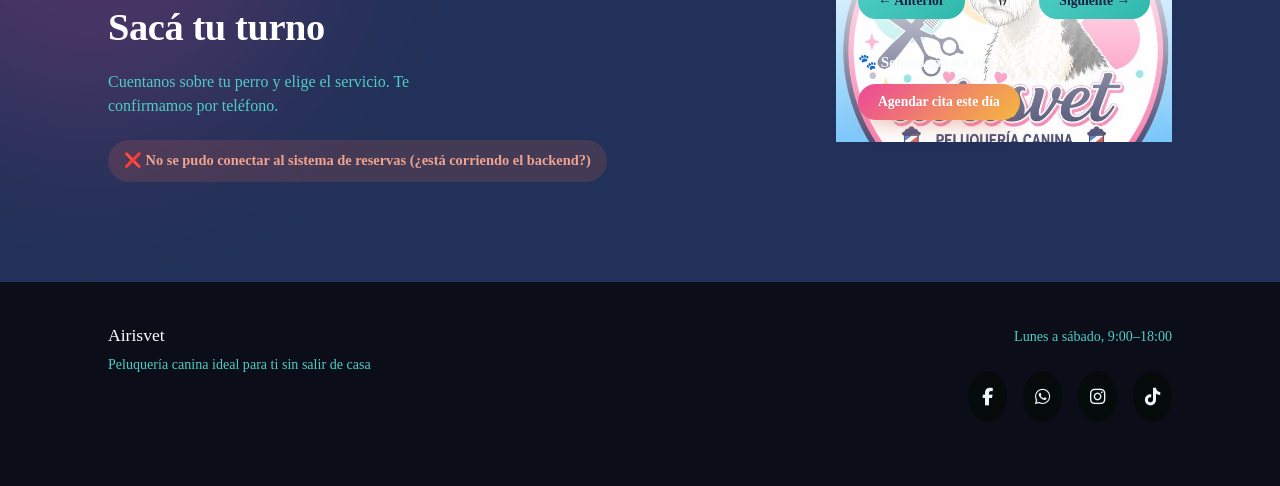
==== commit 573c2211: "actualice y borre fotos viejas" ====
--- a/frontend/index.html
+++ b/frontend/index.html
@@ -20,7 +20,7 @@
     <div class="wrap header-inner">
       <a href="#" class="logo">
         <img src="img/logo-arisvet.jpg.jpg" alt="Arisvet" class="logo-mark-img">
-        <span class="logo-text">Airisvet. Peluqueria Canina</span>
+        <span class="logo-text">Airisvet Peluqueria Canina</span>
         <nav class="nav" id="nav-menu">
 
           <div class="nav-dropdown">
@@ -81,25 +81,11 @@
           </p>
           <div class="hero-actions"></div>
       </div>
-
-      <div class="hero-ticket" aria-hidden="true">
-        <div class="hero-ticket">
-          <div class="ticket">
-            <span class="glass-badge">🕐 Cupos disponibles hoy</span>
-            <div class="ticket-row">
-              <form id="form-tarea">
-                <label>
-                  Nombre del perro
-                  <input type="text" id="input-titulo" placeholder="Ej: Rocky — Baño y corte" required />
-                </label>
-                <button type="submit" class="btn btn-primary">Agregar a la agenda</button>
-              </form>
-              <ul id="lista-tareas" class="citas-lista"></ul>
-            </div>
-          </div>
-        </div>
-
-      </div>
+      <div class="hero-flyer-wrap">
+        <img src="img/Flyer Anuncio Peluquería Canina Orgánico Beige.png" alt="Flyer Arisvet peluquería canina"
+          class="hero-flyer-img">
+      </div>
+    </div>
     </div>
     </section>
 
@@ -136,7 +122,7 @@
         <div class="transformacion-imagen">
           <div class="antes-despues-card">
             <div class="ad-foto">
-              <img src="img/antesdespues2.jpg" alt="Perro antes del baño y corte">
+              <img src="img/Antes.png" alt="Perro antes del baño y corte">
 
             </div>
 
@@ -185,7 +171,7 @@
         <div class="transformacion-imagen">
           <div class="antes-despues-card">
             <div class="ad-foto">
-              <img src="img/antesdespues.jpg" alt="Perro antes del baño y corte">
+              <img src="img/Directora en Funciones (1).png" alt="Perro antes del baño y corte">
 
             </div>
 
@@ -241,7 +227,7 @@
   <footer id="contacto" class="site-footer">
     <div class="wrap footer-inner">
       <div>
-        <span class="logo-text footer-logo">Arisvet</span>
+        <span class="logo-text footer-logo">Airisvet</span>
         <p>Peluquería canina ideal para ti sin salir de casa </p>
       </div>
       <div class="footer-info">
--- a/frontend/style.css
+++ b/frontend/style.css
@@ -241,7 +241,7 @@
 
 .hero-inner {
   display: grid;
-  grid-template-columns: 7fr 3fr;
+  grid-template-columns: 6fr 4fr;
   align-items: center;
   gap: 56px;
 }
@@ -1115,7 +1115,8 @@
 }
 
 .calendario-card .mes-actual {
-  color: white;
+
+  color: #ec4899;;
 }
 
 .calendario-card .citas-dia-panel h4 {
@@ -1404,4 +1405,168 @@
   .nav-dropdown.active .nav-dropdown-arrow {
     transform: rotate(180deg);
   }
+}
+/* =========================================================
+   Rediseño calendario "medium" — gradientes, hover animado, iconos
+   ========================================================= */
+
+.calendario-grid .dia-celda {
+  background: linear-gradient(145deg, var(--paper-soft), #c75c5c);
+  border: 1px solid var(--sage-line);
+  box-shadow: 0 2px 6px -3px rgba(22, 33, 62, 0.25);
+  transition: transform 0.22s cubic-bezier(.34,1.56,.64,1),
+              box-shadow 0.22s ease,
+              background 0.22s ease,
+              border-color 0.22s ease;
+}
+
+.calendario-grid .dia-celda:hover {
+  transform: translateY(-3px) scale(1.08);
+  background: linear-gradient(145deg, var(--marigold-soft), #ffffff);
+  border-color: var(--marigold);
+  box-shadow: 0 8px 16px -6px rgba(236, 72, 153, 0.45);
+  z-index: 2;
+}
+
+.calendario-grid .dia-celda.seleccionado {
+  background: linear-gradient(145deg, var(--pine), var(--pine-soft));
+  border-color: var(--mostaza);
+  color: var(--white);
+  box-shadow: 0 6px 14px -6px rgba(22, 33, 62, 0.55);
+}
+
+.calendario-grid .dia-punto {
+  background: linear-gradient(135deg, var(--mostaza), var(--marigold));
+  box-shadow: 0 2px 6px -2px rgba(244, 185, 62, 0.7);
+  animation: dia-punto-pulso 2.4s ease-in-out infinite;
+}
+
+@keyframes dia-punto-pulso {
+  0%, 100% { transform: scale(1); }
+  50%      { transform: scale(1.15); }
+}
+
+.calendario-nav .btn-ghost {
+  background: linear-gradient(135deg, var(--sage), #2fb8ac);
+  border: none;
+  color: var(--pine);
+  font-weight: 700;
+  transition: background 0.2s ease, color 0.2s ease, transform 0.2s ease;
+}
+
+.calendario-nav .btn-ghost:hover {
+  background: linear-gradient(135deg, var(--pine), var(--pine-soft));
+  color: #ec4899;
+  transform: translateY(-1px);
+}
+
+.calendario-card .mes-actual::before {
+  content: "  📅  ";
+}
+
+.citas-dia-panel h4::before {
+  content: "🐾 ";
+}
+
+#btn-agendar-dia {
+  background: linear-gradient(135deg, var(--marigold), var(--mostaza));
+  border: none;
+  color: var(--white);
+  transition: transform 0.2s ease, box-shadow 0.2s ease;
+}
+
+#btn-agendar-dia:hover {
+  transform: translateY(-2px);
+  box-shadow: 0 10px 18px -8px rgba(236, 72, 153, 0.55);
+}
+
+.panel-perfil {
+  background: linear-gradient(160deg, var(--paper-soft), #ffffff);
+}
+
+.panel-perfil h3::before {
+  content: "🐾 ";
+}
+/* -------------------- Calendario con fondo logo Arisvet -------------------- */
+
+.calendario-card {
+  position: relative;
+  background:
+    linear-gradient(rgba(255, 255, 255, 0.90), rgba(255, 255, 255, 0.28)),
+    url('img/logo-arisvet.jpg.jpg');
+  background-size: cover;
+  background-position: center;
+}
+/* -------------------- Fix alineación checkboxes de servicios -------------------- */
+
+.servicios-fieldset .check-label {
+  display: flex;
+  align-items: center;
+  justify-content: flex-start;
+  gap: 10px;
+  margin-bottom: 12px;
+  font-weight: 500;
+  color: var(--ink);
+}
+
+.servicios-fieldset .check-label:last-child {
+  margin-bottom: 0;
+}
+
+.servicios-fieldset .check-label input[type="checkbox"] {
+  width: auto;
+  flex-shrink: 0;
+  margin: 0;
+  accent-color: var(--marigold);
+  cursor: pointer;
+}
+/* -------------------- Fix alineación checkboxes de servicios -------------------- */
+
+#form-perfil .servicios-fieldset .check-label {
+  display: flex;
+  align-items: center;
+  justify-content: flex-start;
+  gap: 10px;
+  margin-bottom: 12px;
+  font-weight: 500;
+  color: var(--ink);
+}
+
+#form-perfil .servicios-fieldset .check-label:last-child {
+  margin-bottom: 0;
+}
+
+#form-perfil .servicios-fieldset .check-label input[type="checkbox"] {
+  display: inline-block;
+  width: auto;
+  flex-shrink: 0;
+  margin: 0;
+  accent-color: var(--marigold);
+  cursor: pointer;
+}
+img {
+  max-width: 100%;
+  height: auto;
+  display: block;
+}
+.hero-flyer-wrap {
+  width: 100%;
+  max-width: 420px;
+  margin: 0 auto;
+}
+
+.hero-flyer-img {
+  width: 100%;
+  height: auto;
+}
+
+@media (max-width: 640px) {
+  .hero-flyer-wrap {
+    max-width: 280px;
+  }
+}
+@media (max-width: 900px) and (min-width: 641px) {
+  .hero-mini-galeria {
+    height: 300px;
+  }
 }
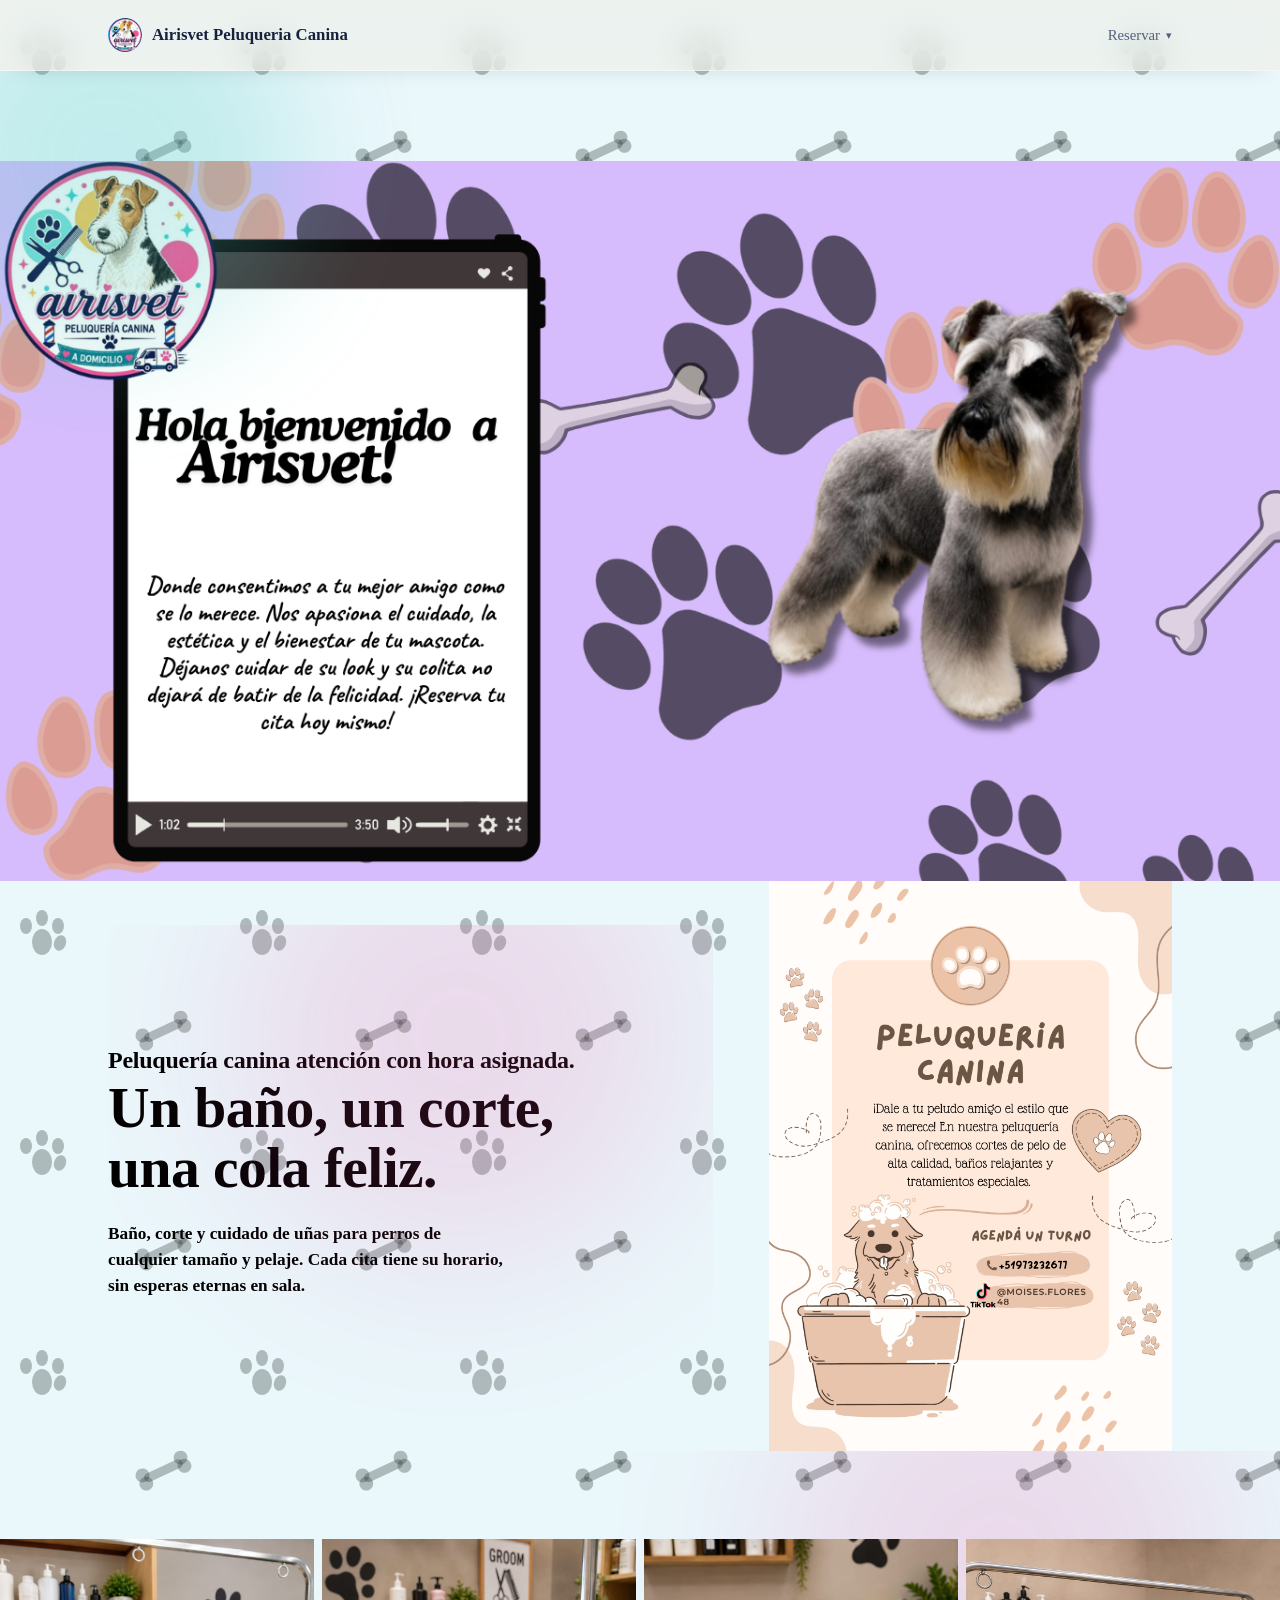
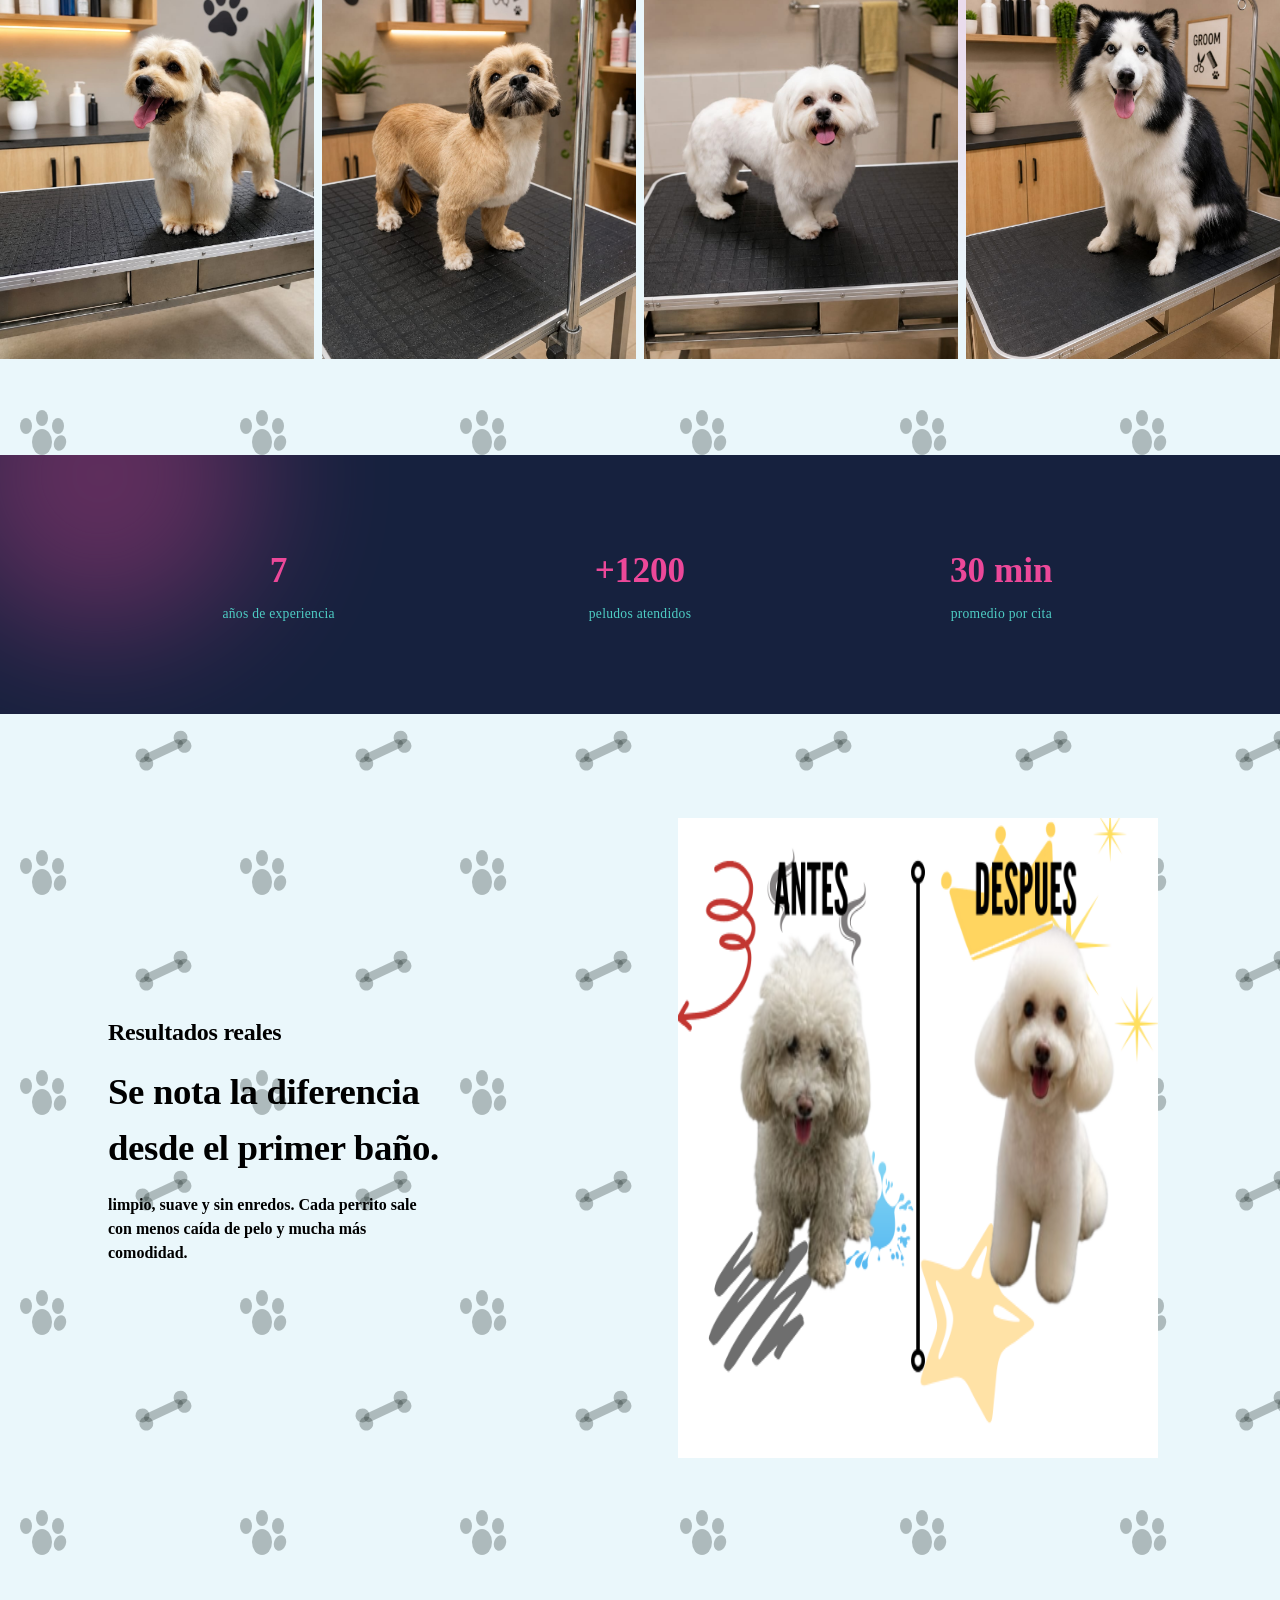
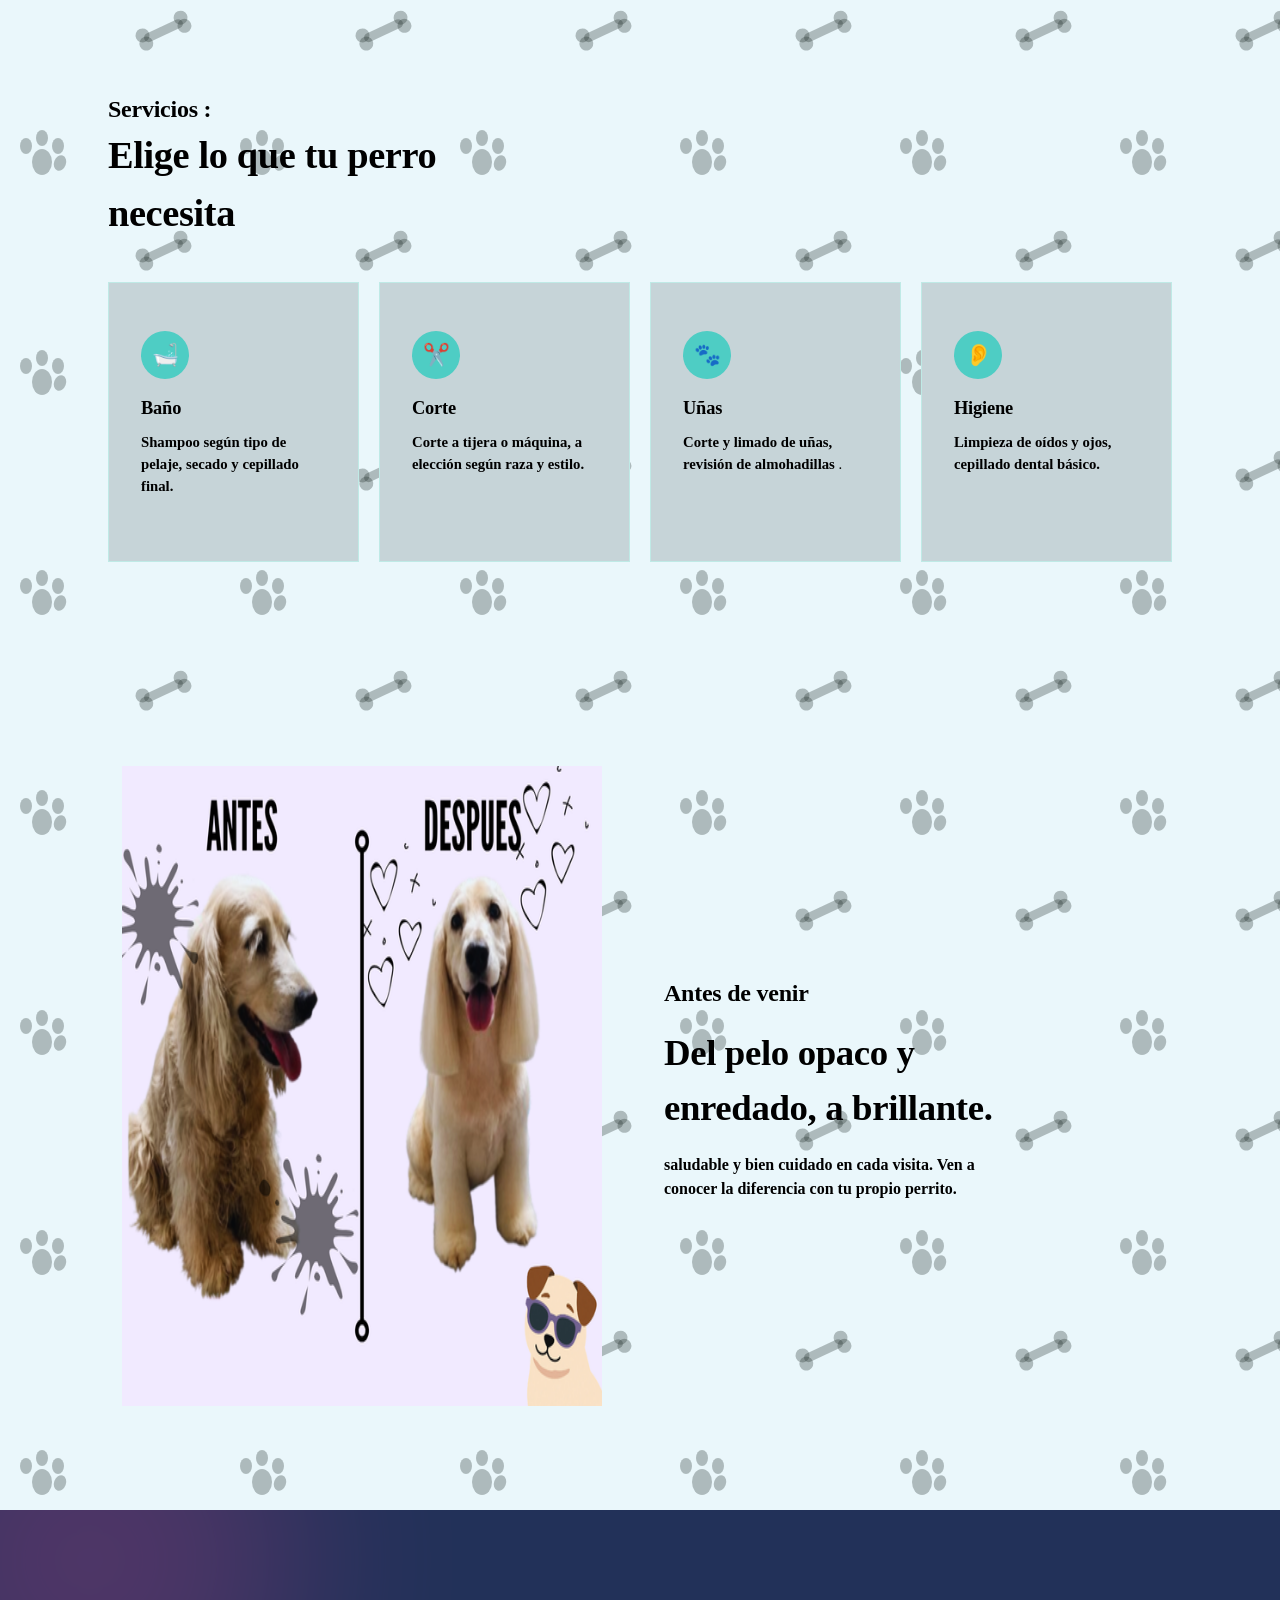
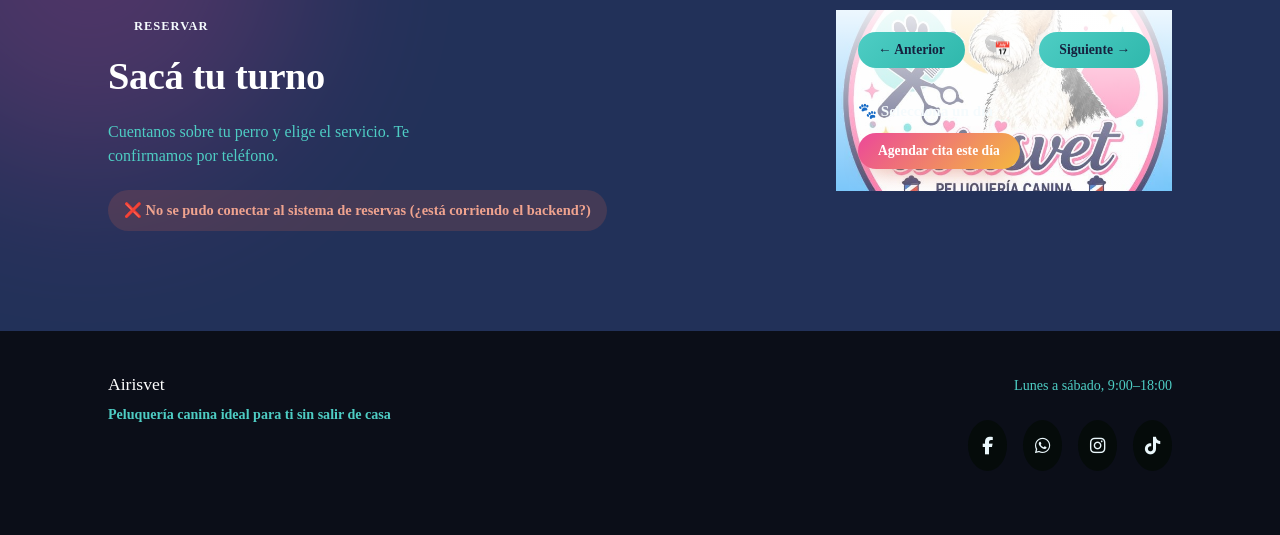
==== commit d2f3016f: "aplique gitignore" ====
--- a/frontend/index.html
+++ b/frontend/index.html
@@ -47,11 +47,33 @@
       <section class="hero-cutout">
         <div class="hero-cutout-blob hero-cutout-blob-1"></div>
 
-        <img src="img/Hola! bienvenido a Airisvet.png" alt="Perro recién bañado en Arisvet" class="hero-cutout-img">
+        <img src="img/bienvenia-airisvet.png" alt="Perro recién bañado en Arisvet" class="hero-cutout-img">
         </div>
       </section>
 
 
+      <!-- HERO -->
+      <div class="wrap hero-inner">
+        <div class="hero-copy">
+          <div class="hero-logo-row"></div>
+          <section class="hero">
+  
+            <p class="eyebrow">  </p>
+            <h2> <b> Peluquería canina atención con hora asignada.</b> </h2>
+            <h1>Un baño, un corte,<br>una cola feliz.</h1>
+            <p class="hero-lead">
+              <b>Baño, corte y cuidado de uñas para perros de cualquier tamaño y pelaje.</b>
+              <b>Cada cita tiene su horario, sin esperas eternas en sala.</b>
+            </p>
+            <div class="hero-actions"></div>
+        </div>
+        <div class="hero-flyer-wrap">
+          <img src="img/Flyer Anuncio Peluquería Canina Orgánico Beige.png" alt="Flyer Arisvet peluquería canina"
+            class="hero-flyer-img">
+        </div>
+      </div>
+      </div>
+      </section>
       <section class="hero">
         <div class="hero-mini-galeria" aria-label="A">
           <div class="mini-card gc1"></div>
@@ -67,27 +89,6 @@
     </main>
 
 
-    <!-- HERO -->
-    <div class="wrap hero-inner">
-      <div class="hero-copy">
-        <div class="hero-logo-row"></div>
-        <section class="hero">
-
-          <p class="eyebrow">Peluquería canina — atención con hora asignada</p>
-          <h1>Un baño, un corte,<br>una cola feliz.</h1>
-          <p class="hero-lead">
-            Baño, corte y cuidado de uñas para perros de cualquier tamaño y pelaje.
-            Cada cita tiene su horario, sin esperas eternas en sala.
-          </p>
-          <div class="hero-actions"></div>
-      </div>
-      <div class="hero-flyer-wrap">
-        <img src="img/Flyer Anuncio Peluquería Canina Orgánico Beige.png" alt="Flyer Arisvet peluquería canina"
-          class="hero-flyer-img">
-      </div>
-    </div>
-    </div>
-    </section>
 
     <!-- STATS -->
     <section class="stats">
@@ -111,11 +112,12 @@
     <section class="transformacion">
       <div class="wrap transformacion-inner">
         <div class="transformacion-copy">
-          <p class="eyebrow">Resultados reales</p>
+          <p class="eyebrow"></p>
+          <h1> <b>Resultados reales</b> </h1>
           <h2>Se nota la diferencia<br>desde el primer baño.</h2>
           <p class="transformacion-lead">
-            Pelo limpio, suave y sin enredos. Cada perrito sale con menos caída de pelo
-            y mucha más comodidad.
+            <b> limpio, suave y sin enredos. Cada perrito sale con menos caída de pelo
+            y mucha más comodidad.</b>
           </p>
 
         </div>
@@ -130,36 +132,36 @@
         </div>
       </div>
     </section>
-
     <!-- SERVICIOS -->
     <section id="servicios" class="servicios">
       <div class="wrap">
-        <p class="eyebrow">Servicios</p>
+        <p class="eyebrow"></p>
+        <h1><b>Servicios :</b> </h1>
         <h2>Elige lo que tu perro necesita</h2>
 
         <div class="servicios-grid">
           <article class="servicio-card">
             <span class="servicio-icon">🛁</span>
             <h3>Baño</h3>
-            <p>Shampoo según tipo de pelaje, secado y cepillado final.</p>
+            <p><b>Shampoo según tipo de pelaje, secado y cepillado final.</b></p>
           </article>
 
           <article class="servicio-card">
             <span class="servicio-icon">✂️</span>
             <h3>Corte</h3>
-            <p>Corte a tijera o máquina, a elección según raza y estilo.</p>
+            <p> <b> Corte a tijera o máquina, a elección según raza y estilo.</b></p>
           </article>
 
           <article class="servicio-card">
             <span class="servicio-icon">🐾</span>
             <h3>Uñas</h3>
-            <p>Corte y limado de uñas, revisión de almohadillas.</p>
+            <p> <b>Corte y limado de uñas, revisión de almohadillas</b> .</p>
           </article>
 
           <article class="servicio-card">
             <span class="servicio-icon">👂</span>
             <h3>Higiene</h3>
-            <p>Limpieza de oídos y ojos, cepillado dental básico.</p>
+            <p> <b>Limpieza de oídos y ojos, cepillado dental básico.</b> </p>
           </article>
         </div>
       </div>
@@ -178,11 +180,12 @@
           </div>
         </div>
         <div class="transformacion-copy">
-          <p class="eyebrow">Antes de venir</p>
+          <p class="eyebrow">  </p>
+          <h1><b>Antes de venir</b> </h1>
           <h2>Del pelo opaco y<br>enredado, a brillante.</h2>
           <p class="transformacion-lead">
-            Aspecto saludable y bien cuidado en cada visita. Ven a conocer la diferencia
-            con tu propio perrito.
+            <b>saludable y bien cuidado en cada visita. Ven a conocer la diferencia
+            con tu propio perrito.</b> 
           </p>
 
         </div>
@@ -228,7 +231,7 @@
     <div class="wrap footer-inner">
       <div>
         <span class="logo-text footer-logo">Airisvet</span>
-        <p>Peluquería canina ideal para ti sin salir de casa </p>
+        <p> <b>Peluquería canina ideal para ti sin salir de casa </b> </p>
       </div>
       <div class="footer-info">
         <p>Lunes a sábado, 9:00–18:00</p>
--- a/frontend/style.css
+++ b/frontend/style.css
@@ -62,7 +62,7 @@
 
 h1, h2, h3 {
   font-family: var(--font-display);
-  color: var(--pine);
+  color: black;
   margin: 0;
   letter-spacing: -0.01em;
 }
@@ -75,7 +75,7 @@
   display: inline-flex;
   align-items: center;
   gap: 8px;
-  font-family: var(--font-body);
+  font-family: black;
   font-size: 0.78rem;
   font-weight: 600;
   letter-spacing: 0.08em;
@@ -256,7 +256,7 @@
   display: block;
   margin: 22px 0 32px;
   font-size: 1.08rem;
-  color: var(--ink-soft);
+  color: black;
   max-width: 46ch;
 }
 
@@ -502,7 +502,7 @@
 }
 
 .servicio-card p {
-  color: var(--ink-soft);
+  color: black;
   font-size: 0.92rem;
   margin-bottom: 16px;
 }
@@ -666,7 +666,7 @@
 
 .estado.ok {
   background: rgba(223, 162, 60, 0.16);
-  color: var(--marigold);
+  color: black;
 }
 
 .estado.error {
@@ -1176,7 +1176,7 @@
 
 .transformacion-lead {
   display: block;
-  color: var(--ink-soft);
+  color: black;
   max-width: 42ch;
   margin-bottom: 26px;
 }
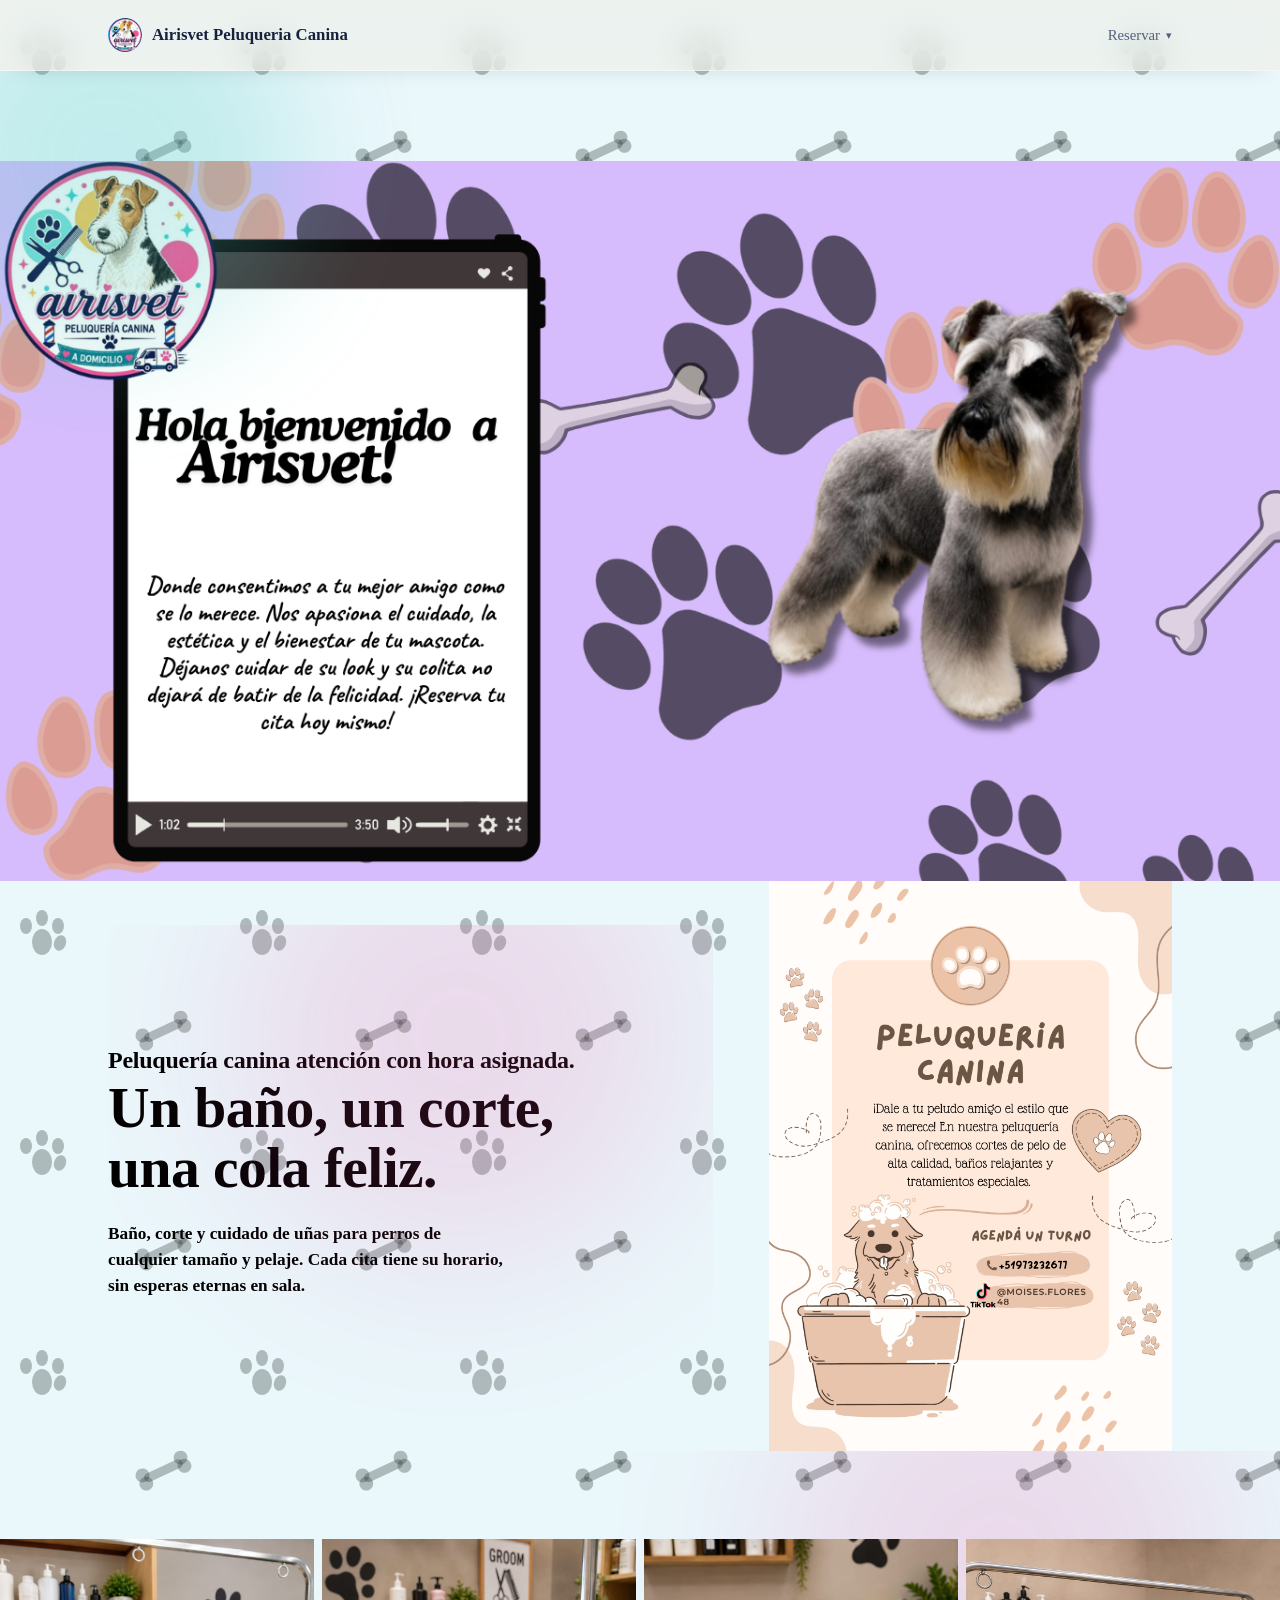
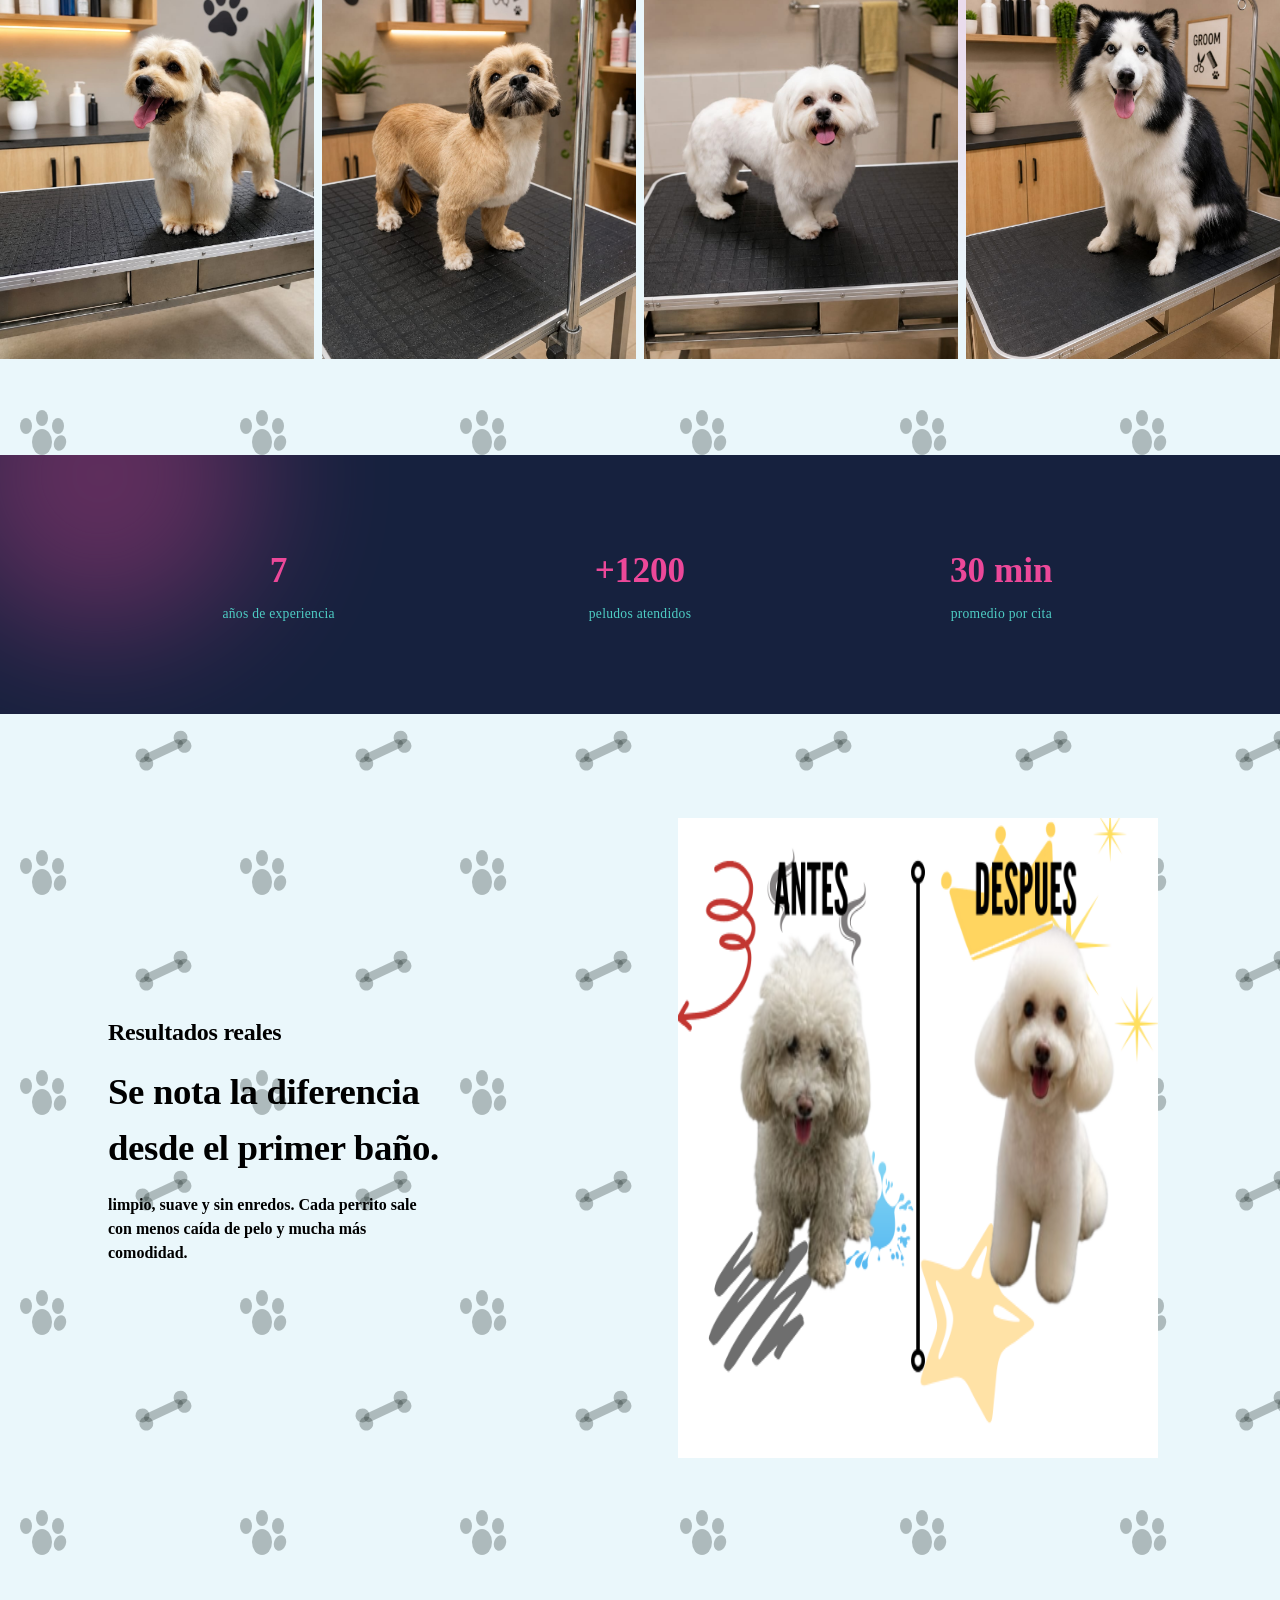
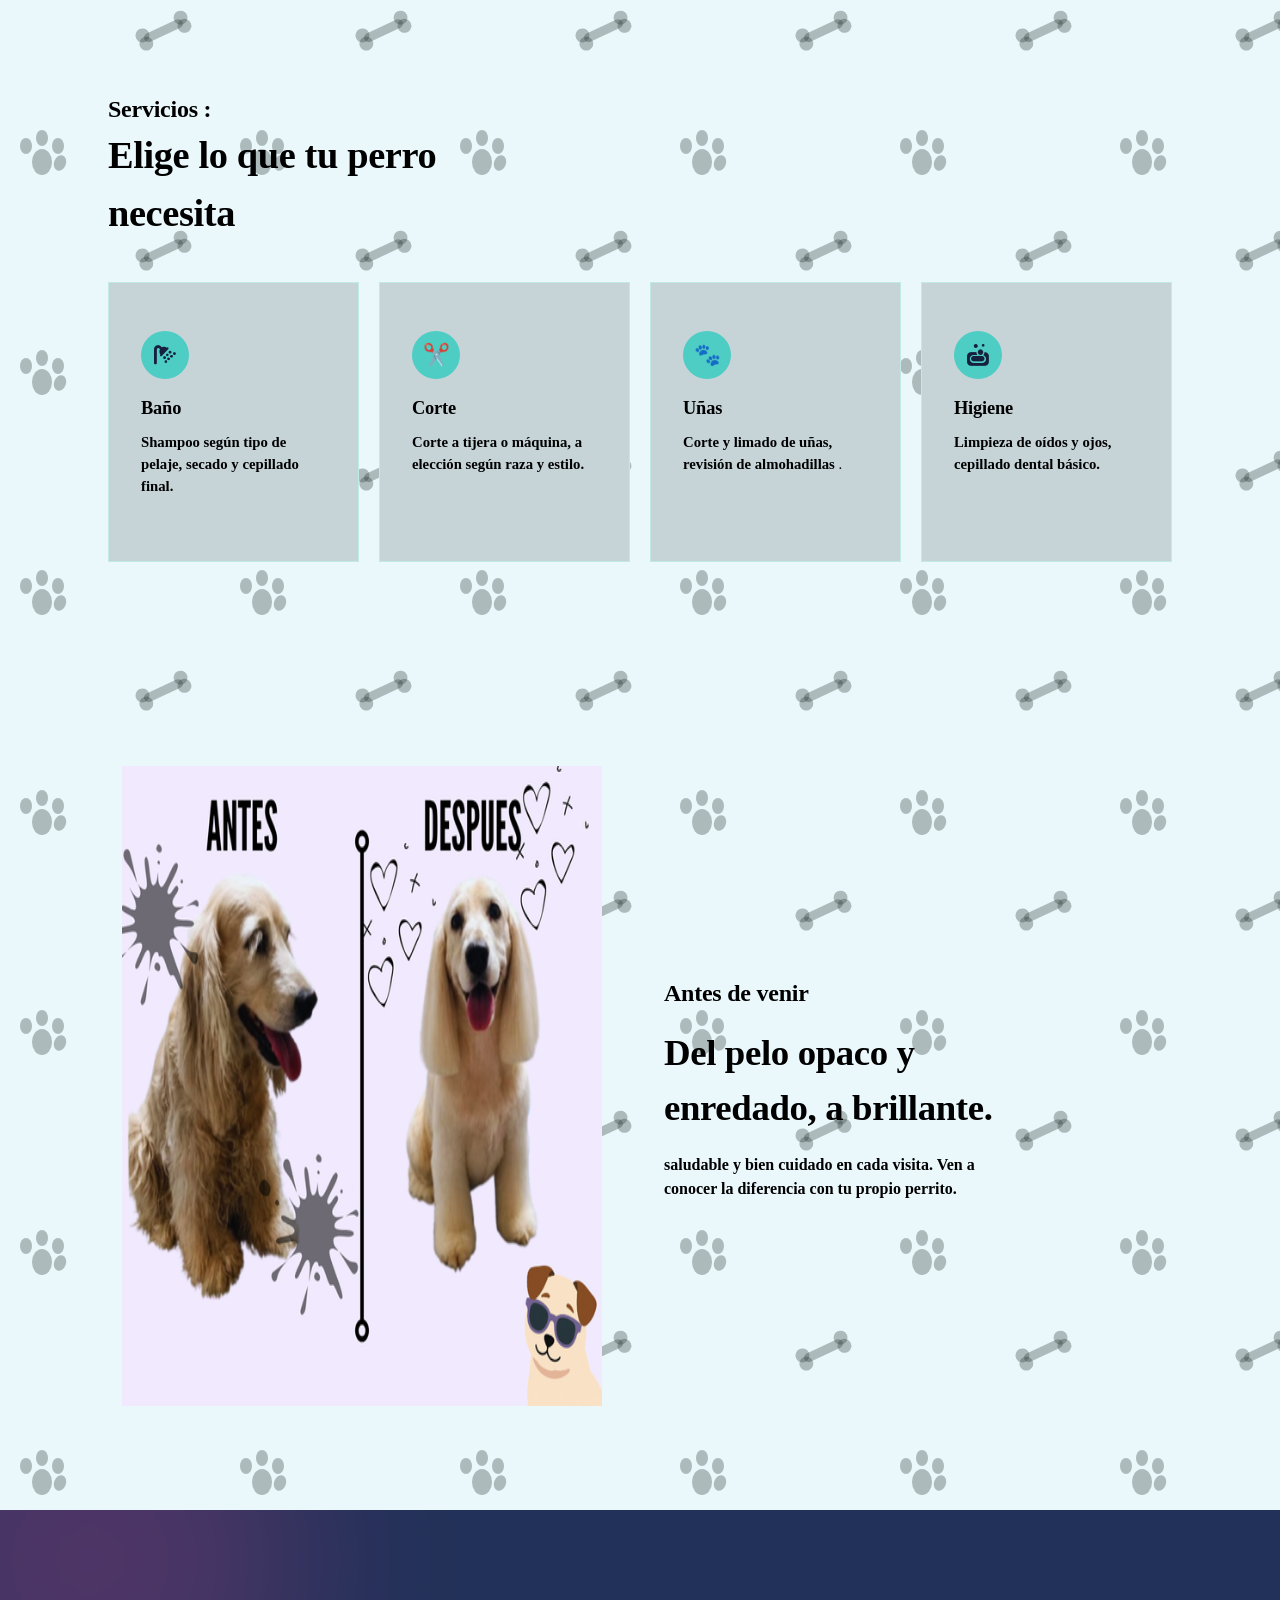
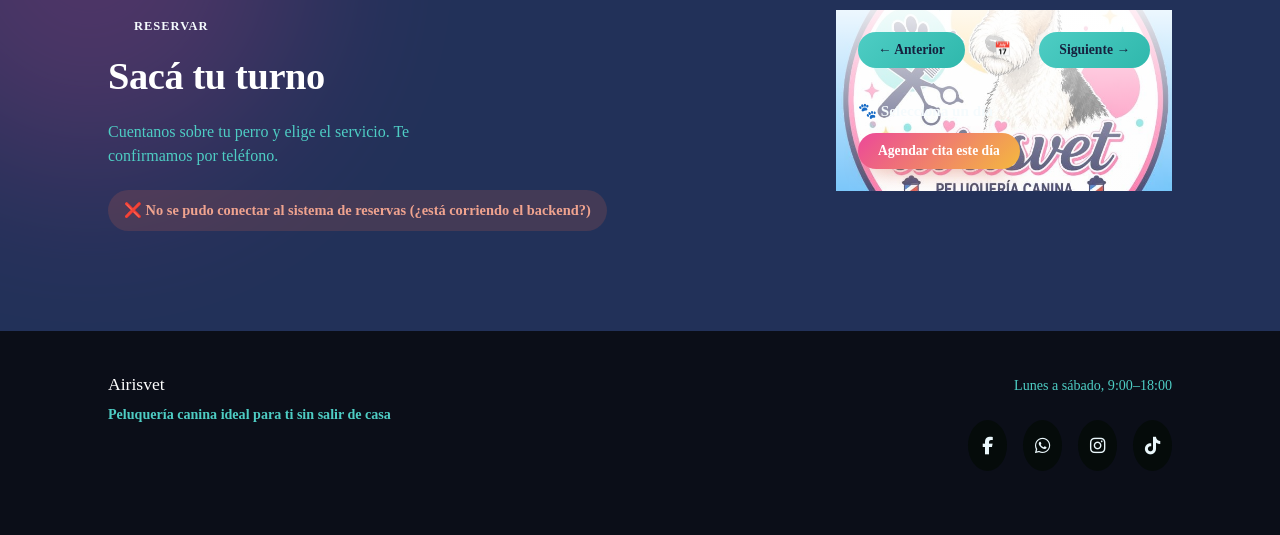
==== commit 13516954: "cambio de iconos" ====
--- a/frontend/index.html
+++ b/frontend/index.html
@@ -141,7 +141,10 @@
 
         <div class="servicios-grid">
           <article class="servicio-card">
-            <span class="servicio-icon">🛁</span>
+            <span class="servicio-icon">
+              <i class="fa-solid fa-shower"></i>
+
+            </span>
             <h3>Baño</h3>
             <p><b>Shampoo según tipo de pelaje, secado y cepillado final.</b></p>
           </article>
@@ -159,7 +162,10 @@
           </article>
 
           <article class="servicio-card">
-            <span class="servicio-icon">👂</span>
+            <span class="servicio-icon">
+              <i class="fa-solid fa-soap"></i>
+
+            </span>
             <h3>Higiene</h3>
             <p> <b>Limpieza de oídos y ojos, cepillado dental básico.</b> </p>
           </article>
--- a/frontend/style.css
+++ b/frontend/style.css
@@ -466,7 +466,7 @@
 
 .servicios-grid {
   display: grid;
-  grid-template-columns: repeat(4, 1fr);
+  grid-template-columns: repeat(4, 1fr );
   gap: 20px;
 }
 
